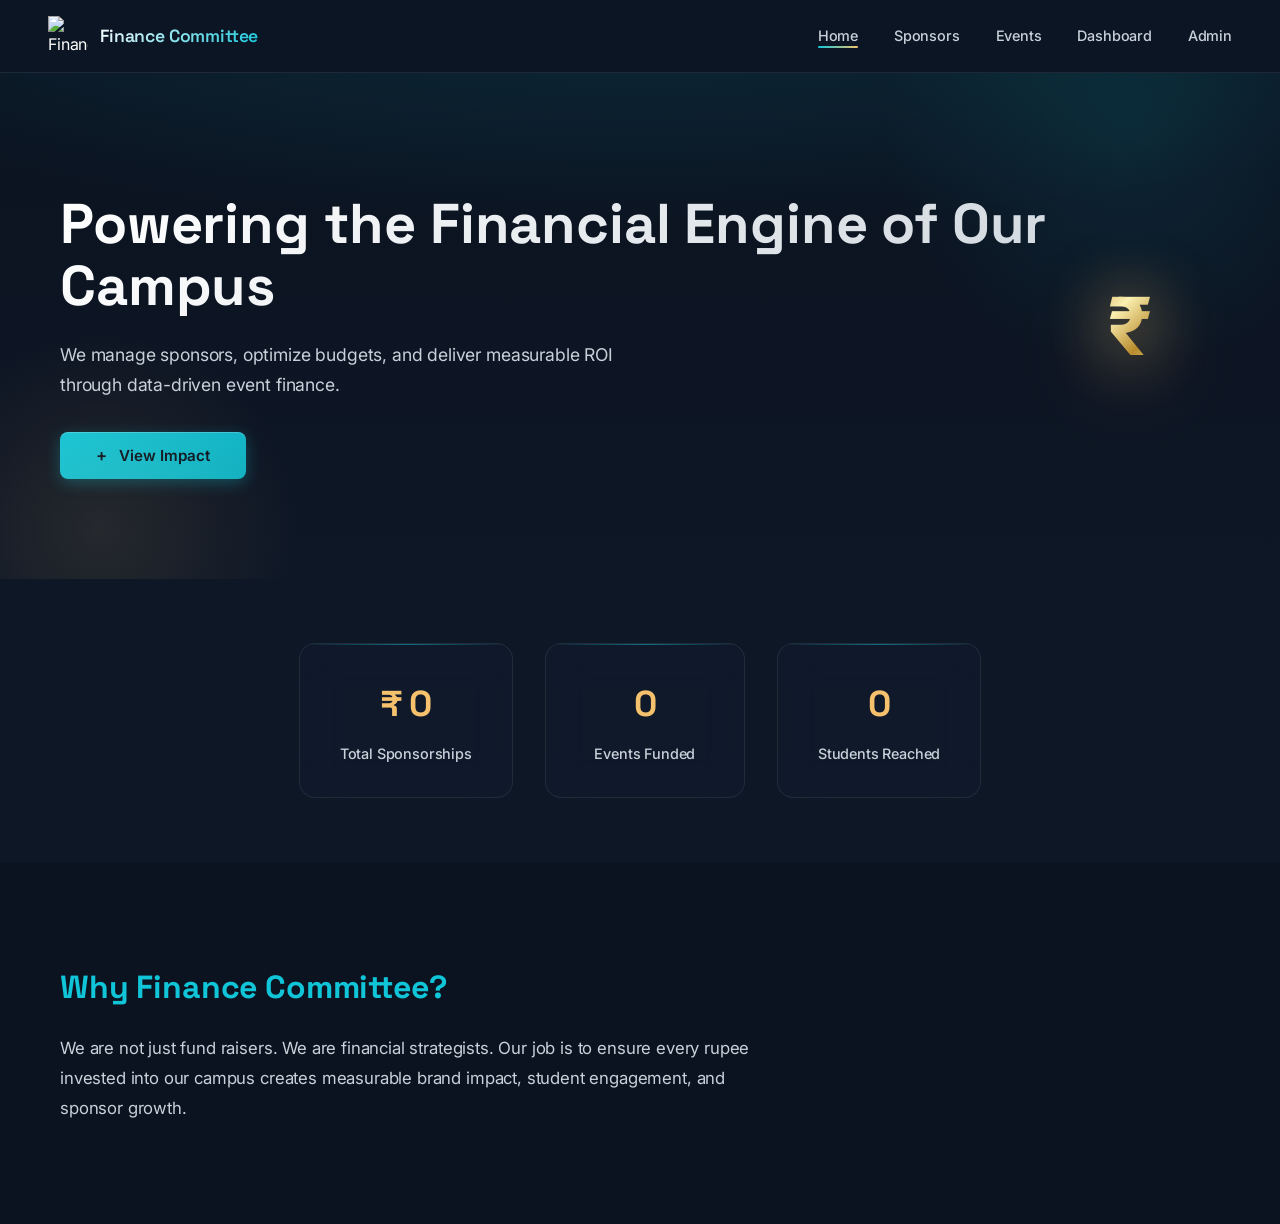
==== frontend/index.html @ 4c4a42ff "frontend changes" ====
<!DOCTYPE html>
<html lang="en">
<head>
    <meta charset="UTF-8">
    <title>Finance Committee</title>
    <link rel="preconnect" href="https://fonts.googleapis.com">
    <link rel="preconnect" href="https://fonts.gstatic.com" crossorigin>
    <link href="https://fonts.googleapis.com/css2?family=Inter:wght@300;400;500;600;700&family=Space+Grotesk:wght@500;600;700&display=swap" rel="stylesheet">
    <link rel="stylesheet" href="css/style.css">
</head>
<body>

<!-- Enhanced Interactive Particles Background -->
<div class="particles-bg" id="particlesContainer"></div>

<!-- Navbar -->
<nav class="navbar">
    <div class="logo">
        <img src="assets/logo.svg" alt="Finance Committee Logo">
        <span>Finance Committee</span>
    </div>
<div class="nav-links">
        <a href="index.html" class="nav-link active">Home</a>
        <a href="sponsors.html" class="nav-link">Sponsors</a>
        <a href="events.html" class="nav-link">Events</a>
        <a href="dashboard.html" class="nav-link">Dashboard</a>
        <a href="admin.html" class="nav-link">Admin</a>
    </div>
</nav>

<!-- Hero Section -->
<section class="hero page-enter">
    <div class="hero-3d-coin">₹</div>
    <h1>Powering the Financial Engine of Our Campus</h1>
    <p>
        We manage sponsors, optimize budgets, and deliver measurable ROI
        through data-driven event finance.
    </p>
    <button class="btn-primary btn-icon btn-add" onclick="window.location.href='dashboard.html'">View Impact</button>
</section>

<!-- Stats Section -->
<section class="stats page-enter">
    <div class="stat-card">
        <h2 id="total-sponsorships">₹ 0</h2>
        <p>Total Sponsorships</p>
    </div>
    <div class="stat-card">
        <h2 id="events-funded">0</h2>
        <p>Events Funded</p>
    </div>
    <div class="stat-card">
        <h2 id="students-reached">0</h2>
        <p>Students Reached</p>
    </div>
</section>

<!-- About -->
<section class="about page-enter">
    <h2>Why Finance Committee?</h2>
    <p>
        We are not just fund raisers. We are financial strategists.
        Our job is to ensure every rupee invested into our campus
        creates measurable brand impact, student engagement,
        and sponsor growth.
    </p>
</section>

<script type="module">
    import { apiMethods, apiUtils } from './js/api.js';

    // Function to format number with + sign for large numbers
    function formatLargeNumber(num, isCurrency = false) {
        if (num >= 100000) {
            return isCurrency ? `₹ ${(num / 100000).toFixed(1)}L+` : `${Math.floor(num / 1000)}K+`;
        }
        if (num >= 1000) {
            return isCurrency ? `₹ ${(num / 1000).toFixed(1)}K` : `${Math.floor(num / 1000)}K`;
        }
        return isCurrency ? `₹ ${num.toLocaleString()}` : num.toLocaleString();
    }

    // Function to animate number counting
    function animateNumber(element, target, isCurrency = false, duration = 2000) {
        const start = 0;
        const increment = target / (duration / 16);
        let current = start;

        const timer = setInterval(() => {
            current += increment;
            if (current >= target) {
                current = target;
                clearInterval(timer);
            }
            element.textContent = formatLargeNumber(Math.floor(current), isCurrency);
        }, 16);
    }

    // Load dashboard stats
    async function loadDashboardStats() {
        try {
            const analyticsData = await apiMethods.analytics.getDashboard();
            
            if (analyticsData && analyticsData.financial) {
                // Animate total sponsorships
                const totalSponsorshipsElement = document.getElementById('total-sponsorships');
                if (totalSponsorshipsElement && analyticsData.financial.total_sponsor_investment) {
                    animateNumber(totalSponsorshipsElement, analyticsData.financial.total_sponsor_investment, true);
                }

                // Animate events funded
                const eventsFundedElement = document.getElementById('events-funded');
                if (eventsFundedElement && analyticsData.events?.total_events) {
                    animateNumber(eventsFundedElement, analyticsData.events.total_events);
                }

                // Animate students reached (estimated based on engagement)
                const studentsReachedElement = document.getElementById('students-reached');
                if (studentsReachedElement) {
                    // Estimate: each event reaches ~1000-1500 students
                    const estimatedReach = (analyticsData.events?.total_events || 0) * 1250;
                    animateNumber(studentsReachedElement, estimatedReach);
                }
            }
        } catch (error) {
            console.error('Failed to load dashboard stats:', error);
            // Fallback to default values with animation
            animateNumber(document.getElementById('total-sponsorships'), 1200000, true); // 12L
            animateNumber(document.getElementById('events-funded'), 40);
            animateNumber(document.getElementById('students-reached'), 50000);
        }
    }

    // Initialize when DOM is ready
    document.addEventListener('DOMContentLoaded', () => {
        // Small delay for visual effect
        setTimeout(loadDashboardStats, 500);
    });
    </script>
    
    <!-- Enhanced Particle System -->
    <script type="module" src="js/particles.js"></script>
    
    <!-- Page Transitions -->
    <script type="module" src="js/transitions.js"></script>
</body>
</html>
---- frontend/css/style.css ----
/* ===== PREMIUM FINANCE COMMITTEE STYLES ===== */
@import url('https://fonts.googleapis.com/css2?family=Inter:wght@300;400;500;600;700&family=Space+Grotesk:wght@500;600;700&display=swap');
:root {
    /* Colors */
    --teal: #11C5D9;
    --teal-glow: rgba(17, 197, 217, 0.15);
    --navy: #0B1320;
    --gold: #F5C16C;
    --gold-glow: rgba(245, 193, 108, 0.1);
    --text-primary: #FFFFFF;
    --text-secondary: #C8D1D9;
    --muted: #8A95A3;
    --border: rgba(255, 255, 255, 0.08);
    --card: rgba(17, 28, 46, 0.6);
    --section: #0E1726;
    --hover: #16263F;
    --input: #1B2F4A;
    --success: #21E6A2;
    --warning: #F2B94B;
    --error: #E94B4B;
    
    /* Enhanced Visual Variables */
    /* Primary Gradients */
    --gradient-cosmic: linear-gradient(135deg, #667eea 0%, #764ba2 50%, #f093fb 100%);
    --gradient-aurora: linear-gradient(135deg, #0ff 0%, #00d4ff 25%, #7c3aed 75%, #f472b6 100%);
    --gradient-gold-royal: linear-gradient(135deg, #BF953F, #FCF6BA, #B38728, #FBF5B7);
    
    /* Neon Accents */
    --neon-cyan: #00f7ff;
    --neon-magenta: #ff00ff;
    --neon-purple: #9945FF;
    
    /* 3D Depth Colors */
    --depth-1: rgba(255,255,255,0.1);
    --depth-2: rgba(255,255,255,0.05);
    --depth-shadow: rgba(0,0,0,0.4);
    
    /* Typography */
    --font-primary: 'Inter', -apple-system, BlinkMacSystemFont, sans-serif;
    --font-display: 'Space Grotesk', 'Inter', sans-serif;
    /* Transitions */
    --ease-out: cubic-bezier(0.4, 0, 0.2, 1);
    --transition-fast: 0.15s var(--ease-out);
    --transition-base: 0.3s var(--ease-out);
    --transition-slow: 0.5s var(--ease-out);
}

* {
    margin: 0;
    padding: 0;
    box-sizing: border-box;
}

html {
    scroll-behavior: smooth;
}

body {
    font-family: var(--font-primary);
    font-weight: 400;
    background: var(--navy);
    color: var(--text-primary);
    line-height: 1.6;
    letter-spacing: -0.01em;
    -webkit-font-smoothing: antialiased;
    -moz-osx-font-smoothing: grayscale;
}

/* ===== NAVBAR ===== */
.navbar {
    background: rgba(14, 23, 38, 0.85);
    backdrop-filter: blur(20px);
    -webkit-backdrop-filter: blur(20px);
    padding: 16px 48px;
    display: flex;
    justify-content: space-between;
    align-items: center;
    border-bottom: 1px solid var(--border);
    position: sticky;
    top: 0;
    z-index: 100;
}

.logo {
    display: flex;
    align-items: center;
    gap: 12px;
}

.logo img {
    width: 40px;
    height: 40px;
    object-fit: contain;
}

.logo span {
    font-family: var(--font-display);
    font-weight: 600;
    font-size: 1.1rem;
    background: linear-gradient(135deg, #fff, var(--teal));
    -webkit-background-clip: text;
    -webkit-text-fill-color: transparent;
    background-clip: text;
}

.nav-links a {
    color: var(--text-secondary);
    text-decoration: none;
    margin-left: 32px;
    font-weight: 500;
    font-size: 0.9rem;
    position: relative;
    transition: color var(--transition-base);
}

.nav-links a::after {
    content: '';
    position: absolute;
    bottom: -4px;
    left: 0;
    width: 0;
    height: 2px;
    background: linear-gradient(90deg, var(--teal), var(--gold));
    border-radius: 1px;
    transition: width var(--transition-base);
}

.nav-links a:hover {
    color: #fff;
}

.nav-links a:hover::after,
.nav-links a.active::after {
    width: 100%;
}

/* ===== HERO ===== */
.hero {
    padding: 120px 60px 100px;
    background: 
        radial-gradient(ellipse 80% 50% at 50% -20%, var(--teal-glow), transparent),
        linear-gradient(180deg, var(--navy), var(--section));
    position: relative;
    overflow: hidden;
}

.hero::before {
    content: '';
    position: absolute;
    top: -200px;
    right: -100px;
    width: 500px;
    height: 500px;
    background: radial-gradient(circle, rgba(17, 197, 217, 0.1), transparent 70%);
    animation: pulse 8s ease-in-out infinite;
    pointer-events: none;
}

.hero::after {
    content: '';
    position: absolute;
    bottom: -150px;
    left: -100px;
    width: 400px;
    height: 400px;
    background: radial-gradient(circle, var(--gold-glow), transparent 70%);
    animation: pulse 10s ease-in-out infinite reverse;
    pointer-events: none;
}

@keyframes pulse {
    0%, 100% { opacity: 0.5; transform: scale(1); }
    50% { opacity: 1; transform: scale(1.1); }
}

.hero h1 {
    font-family: var(--font-display);
    font-size: clamp(2.5rem, 5vw, 3.5rem);
    font-weight: 700;
    line-height: 1.1;
    margin-bottom: 24px;
    background: linear-gradient(135deg, #fff 0%, var(--text-secondary) 100%);
    -webkit-background-clip: text;
    -webkit-text-fill-color: transparent;
    background-clip: text;
    position: relative;
    z-index: 1;
}

.hero p {
    color: var(--text-secondary);
    max-width: 560px;
    line-height: 1.7;
    font-size: 1.1rem;
    position: relative;
    z-index: 1;
}

/* ===== BUTTONS ===== */
.btn-primary {
    margin-top: 32px;
    padding: 14px 36px;
    background: linear-gradient(135deg, var(--teal), #0FB1C3);
    border: none;
    border-radius: 8px;
    color: var(--navy);
    font-family: var(--font-primary);
    font-weight: 600;
    font-size: 0.95rem;
    cursor: pointer;
    position: relative;
    overflow: hidden;
    transition: all var(--transition-base);
    box-shadow: 
        0 4px 15px rgba(17, 197, 217, 0.3),
        inset 0 1px 0 rgba(255, 255, 255, 0.2);
}

.btn-primary::after {
    content: '';
    position: absolute;
    top: -50%;
    left: -100%;
    width: 60%;
    height: 200%;
    background: linear-gradient(90deg, transparent, rgba(255, 255, 255, 0.6), rgba(255, 255, 255, 0.8), rgba(255, 255, 255, 0.6), transparent);
    transform: skewX(-20deg);
    transition: left 0.7s cubic-bezier(0.4, 0, 0.2, 1);
}

.btn-primary:hover {
    transform: translateY(-2px);
    box-shadow: 
        0 8px 25px rgba(17, 197, 217, 0.4),
        inset 0 1px 0 rgba(255, 255, 255, 0.3);
}

.btn-primary:hover::after {
    left: 150%;
}

.btn-primary:active {
    transform: translateY(0);
}

/* ===== STATS ===== */
.stats {
    display: flex;
    justify-content: center;
    gap: 32px;
    padding: 64px;
    background: var(--section);
}

.stat-card {
    background: var(--card);
    backdrop-filter: blur(20px);
    -webkit-backdrop-filter: blur(20px);
    border: 1px solid var(--border);
    border-radius: 16px;
    padding: 32px 40px;
    text-align: center;
    min-width: 200px;
    position: relative;
    overflow: hidden;
    transition: all 0.4s var(--ease-out);
    animation: fadeInUp 0.6s ease forwards;
    opacity: 0;
    transform-style: preserve-3d;
    perspective: 1000px;
}

.stat-card:nth-child(1) { animation-delay: 0.1s; }
.stat-card:nth-child(2) { animation-delay: 0.2s; }
.stat-card:nth-child(3) { animation-delay: 0.3s; }

.stat-card::before {
    content: '';
    position: absolute;
    top: 0;
    left: 0;
    right: 0;
    height: 1px;
    background: linear-gradient(90deg, transparent, rgba(17, 197, 217, 0.5), transparent);
}

.stat-card:hover {
    transform: translateY(-4px) rotateX(5deg) rotateY(5deg);
    border-color: rgba(17, 197, 217, 0.2);
    box-shadow: 
        0 20px 40px rgba(0, 0, 0, 0.3),
        0 0 60px rgba(17, 197, 217, 0.1);
}

.stat-card h2 {
    color: var(--gold);
    font-family: var(--font-display);
    font-size: 2.25rem;
    font-weight: 700;
    letter-spacing: -0.02em;
}

.stat-card p {
    color: var(--text-secondary);
    margin-top: 8px;
    font-size: 0.9rem;
    font-weight: 500;
}

@keyframes fadeInUp {
    from {
        opacity: 0;
        transform: translateY(20px);
    }
    to {
        opacity: 1;
        transform: translateY(0);
    }
}

/* ===== ABOUT ===== */
.about {
    padding: 100px 60px;
    position: relative;
}

.about h2 {
    font-family: var(--font-display);
    color: var(--teal);
    font-size: 2rem;
    margin-bottom: 20px;
}

.about p {
    max-width: 700px;
    color: var(--text-secondary);
    line-height: 1.8;
    font-size: 1.05rem;
}

/* ===== CHART CONTAINER ===== */
.chart-section {
    padding: 64px;
    background: var(--navy);
}

.chart-container {
    background: var(--card);
    border: 1px solid var(--border);
    border-radius: 16px;
    padding: 32px;
    max-width: 800px;
    margin: 0 auto;
    height: 400px;
}

/* ===== AUTH PAGES ===== */
.auth-page {
    background: linear-gradient(135deg, var(--navy), var(--section));
    min-height: 100vh;
    display: flex;
    align-items: center;
    justify-content: center;
    padding: 20px;
}

.auth-container {
    width: 100%;
    max-width: 420px;
}

.auth-card {
    background: var(--card);
    backdrop-filter: blur(20px);
    -webkit-backdrop-filter: blur(20px);
    border: 1px solid var(--border);
    border-radius: 16px;
    padding: 40px;
    box-shadow: 
        0 20px 40px rgba(0, 0, 0, 0.3),
        0 0 60px rgba(17, 197, 217, 0.1);
}

.auth-logo {
    text-align: center;
    margin-bottom: 32px;
}

.auth-logo img {
    width: 60px;
    height: 60px;
    margin-bottom: 16px;
    object-fit: contain;
}

.auth-logo h1 {
    font-family: var(--font-display);
    font-size: 1.5rem;
    font-weight: 700;
    background: linear-gradient(135deg, #fff, var(--teal));
    -webkit-background-clip: text;
    -webkit-text-fill-color: transparent;
    background-clip: text;
    margin: 0;
}

.auth-form h2 {
    font-family: var(--font-display);
    font-size: 1.5rem;
    font-weight: 600;
    color: var(--text-primary);
    margin-bottom: 8px;
}

.auth-subtitle {
    color: var(--text-secondary);
    margin-bottom: 32px;
    font-size: 0.95rem;
}

.form-group {
    margin-bottom: 24px;
}

.form-group label {
    display: block;
    color: var(--text-secondary);
    font-weight: 500;
    margin-bottom: 8px;
    font-size: 0.9rem;
}

.form-group input,
.form-group select {
    width: 100%;
    padding: 12px 16px;
    background: var(--input);
    border: 1px solid var(--border);
    border-radius: 8px;
    color: var(--text-primary);
    font-family: var(--font-primary);
    font-size: 0.95rem;
    transition: all var(--transition-base);
}

.form-group input:focus,
.form-group select:focus {
    outline: none;
    border-color: var(--teal);
    box-shadow: 0 0 0 3px rgba(17, 197, 217, 0.1);
}

.form-checkbox {
    display: flex;
    align-items: center;
    margin-bottom: 24px;
}

.form-checkbox input[type="checkbox"] {
    width: auto;
    margin-right: 12px;
}

.form-checkbox label {
    color: var(--text-secondary);
    font-size: 0.9rem;
    cursor: pointer;
}

.password-requirements {
    margin-top: 8px;
    font-size: 0.85rem;
    color: var(--text-secondary);
}

.password-requirements ul {
    margin: 8px 0 0 20px;
    padding: 0;
}

.password-requirements li {
    margin-bottom: 4px;
    list-style: none;
    position: relative;
    padding-left: 20px;
}

.password-requirements li::before {
    content: '○';
    position: absolute;
    left: 0;
    color: var(--text-secondary);
}

.password-requirements li.valid::before {
    content: '✓';
    color: var(--success);
}

.password-requirements li.valid {
    color: var(--success);
}

.auth-links {
    text-align: center;
    margin-top: 24px;
}

.auth-links a {
    color: var(--teal);
    text-decoration: none;
    font-size: 0.9rem;
    transition: color var(--transition-base);
}

.auth-links a:hover {
    color: #fff;
}

.auth-footer {
    text-align: center;
    margin-top: 32px;
    padding-top: 24px;
    border-top: 1px solid var(--border);
}

.auth-footer p {
    color: var(--text-secondary);
    font-size: 0.9rem;
    margin: 0;
}

.auth-footer a {
    color: var(--teal);
    text-decoration: none;
    transition: color var(--transition-base);
}

.auth-footer a:hover {
    color: #fff;
}

.btn-full {
    width: 100%;
    justify-content: center;
}

.error-message,
.success-message {
    padding: 12px 16px;
    border-radius: 6px;
    margin-bottom: 24px;
    font-size: 0.9rem;
    display: none;
}

.error-message {
    background: rgba(233, 75, 75, 0.1);
    border: 1px solid rgba(233, 75, 75, 0.3);
    color: var(--error);
}

.success-message {
    background: rgba(33, 230, 162, 0.1);
    border: 1px solid rgba(33, 230, 162, 0.3);
    color: var(--success);
}

.error-message.show,
.success-message.show {
    display: block;
}

.loading-overlay {
    position: fixed;
    top: 0;
    left: 0;
    width: 100%;
    height: 100%;
    background: rgba(11, 19, 32, 0.8);
    display: flex;
    align-items: center;
    justify-content: center;
    z-index: 9999;
}

.loading-spinner {
    width: 40px;
    height: 40px;
    border: 3px solid var(--border);
    border-top: 3px solid var(--teal);
    border-radius: 50%;
    animation: spin 1s linear infinite;
}

@keyframes spin {
    0% { transform: rotate(0deg); }
    100% { transform: rotate(360deg); }
}

.no-data {
    text-align: center;
    padding: 60px 20px;
    color: var(--text-secondary);
}

.no-data p {
    margin-bottom: 24px;
    font-size: 1.1rem;
}

.sponsor-card {
    background: var(--card);
    border: 1px solid var(--border);
    border-radius: 12px;
    padding: 24px;
    margin-bottom: 20px;
    transition: all var(--transition-base);
    transform-style: preserve-3d;
    perspective: 1000px;
}

.sponsor-card:hover {
    border-color: rgba(17, 197, 217, 0.3);
    transform: translateY(-2px) rotateX(3deg) rotateY(3deg);
    box-shadow: 0 10px 25px rgba(0, 0, 0, 0.2);
}

.sponsor-header {
    display: flex;
    justify-content: space-between;
    align-items: center;
    margin-bottom: 16px;
}

.sponsor-header h3 {
    font-family: var(--font-display);
    font-size: 1.2rem;
    font-weight: 600;
    color: var(--text-primary);
    margin: 0;
}

.industry-badge {
    background: rgba(245, 193, 108, 0.2);
    color: var(--gold);
    padding: 4px 12px;
    border-radius: 20px;
    font-size: 0.8rem;
    font-weight: 500;
}

.sponsor-details {
    margin-bottom: 20px;
}

.detail-item {
    display: flex;
    margin-bottom: 8px;
}

.detail-item .label {
    color: var(--text-secondary);
    font-weight: 500;
    width: 80px;
    font-size: 0.9rem;
}

.detail-item .value {
    color: var(--text-primary);
    flex: 1;
    font-size: 0.9rem;
}

.detail-item .value.investment {
    font-weight: 600;
    color: var(--gold);
}

.sponsor-actions {
    display: flex;
    gap: 12px;
}

.btn-secondary {
    background: var(--input);
    color: var(--text-primary);
    padding: 8px 16px;
    border: 1px solid var(--border);
    border-radius: 6px;
    cursor: pointer;
    transition: all var(--transition-base);
    font-family: var(--font-primary);
    font-size: 0.9rem;
}

.btn-secondary:hover {
    background: var(--hover);
    border-color: rgba(255, 255, 255, 0.2);
}

.btn-danger {
    background: var(--error);
    color: #fff;
    padding: 8px 16px;
    border: none;
    border-radius: 6px;
    cursor: pointer;
    transition: all var(--transition-base);
    font-family: var(--font-primary);
    font-size: 0.9rem;
}

.btn-danger:hover {
    background: #d63447;
    transform: translateY(-1px);
}

/* ===== SPONSORS PAGE ===== */
.sponsors-header {
    padding: 32px 60px;
    background: var(--section);
    border-bottom: 1px solid var(--border);
}

.sponsors-controls {
    display: flex;
    gap: 16px;
    align-items: center;
    max-width: 1200px;
    margin: 0 auto;
    flex-wrap: wrap;
}

.search-input {
    padding: 10px 16px;
    background: var(--input);
    border: 1px solid var(--border);
    border-radius: 8px;
    color: var(--text-primary);
    font-family: var(--font-primary);
    font-size: 0.9rem;
    width: 250px;
    transition: all var(--transition-base);
}

.search-input:focus {
    outline: none;
    border-color: var(--teal);
    box-shadow: 0 0 0 3px rgba(17, 197, 217, 0.1);
}

.filter-select {
    padding: 10px 16px;
    background: var(--input);
    border: 1px solid var(--border);
    border-radius: 8px;
    color: var(--text-primary);
    font-family: var(--font-primary);
    font-size: 0.9rem;
    min-width: 150px;
    transition: all var(--transition-base);
}

.filter-select:focus {
    outline: none;
    border-color: var(--teal);
    box-shadow: 0 0 0 3px rgba(17, 197, 217, 0.1);
}

/* ===== RESPONSIVE ===== */
@media (max-width: 992px) {
    .hero {
        padding: 80px 40px;
    }
    
    .stats {
        flex-wrap: wrap;
        padding: 48px 32px;
    }
    
    .stat-card {
        min-width: calc(50% - 16px);
    }
}

@media (max-width: 768px) {
    .navbar {
        padding: 12px 20px;
        flex-direction: column;
        gap: 16px;
    }
    
    .nav-links {
        width: 100%;
        display: flex;
        justify-content: center;
    }
    
    .nav-links a {
        margin: 0 12px;
        font-size: 0.85rem;
    }
    
    .hero {
        padding: 60px 24px;
        text-align: center;
    }
    
    .hero h1 {
        font-size: 2rem;
    }
    
    .hero p {
        margin: 0 auto;
    }
    
    .stats {
        flex-direction: column;
        padding: 32px 24px;
        gap: 16px;
    }
    
    .stat-card {
        min-width: 100%;
    }
    
    .about {
        padding: 48px 24px;
    }
    
    .chart-section {
        padding: 32px 16px;
    }
}

/* ===== ADMIN STYLES ===== */
.admin-container {
    max-width: 1200px;
    margin: 0 auto;
    padding: 40px 20px;
}

.admin-header {
    margin-bottom: 40px;
}

.admin-header h1 {
    font-family: var(--font-display);
    font-size: 2.5rem;
    font-weight: 700;
    color: var(--text-primary);
    margin-bottom: 12px;
}

.admin-header p {
    color: var(--text-secondary);
    font-size: 1.1rem;
    max-width: 600px;
}

.admin-sections {
    display: grid;
    gap: 40px;
}

.admin-section {
    background: var(--card);
    border: 1px solid var(--border);
    border-radius: 16px;
    padding: 32px;
}

.section-header {
    display: flex;
    justify-content: space-between;
    align-items: center;
    margin-bottom: 24px;
}

.section-header h2 {
    font-family: var(--font-display);
    font-size: 1.5rem;
    font-weight: 600;
    color: var(--text-primary);
    margin: 0;
}

.users-grid {
    display: grid;
    grid-template-columns: repeat(auto-fill, minmax(300px, 1fr));
    gap: 20px;
}

.user-card {
    background: var(--input);
    border: 1px solid var(--border);
    border-radius: 12px;
    padding: 20px;
    display: flex;
    align-items: center;
    gap: 16px;
    transition: all var(--transition-base);
}

.user-card:hover {
    border-color: rgba(17, 197, 217, 0.3);
    transform: translateY(-2px);
}

.user-avatar {
    width: 50px;
    height: 50px;
    background: linear-gradient(135deg, var(--teal), var(--gold));
    border-radius: 50%;
    display: flex;
    align-items: center;
    justify-content: center;
    font-weight: 600;
    font-size: 1.2rem;
    color: var(--navy);
}

.user-info {
    flex: 1;
}

.user-info h4 {
    font-family: var(--font-display);
    font-size: 1.1rem;
    font-weight: 600;
    color: var(--text-primary);
    margin: 0 0 4px 0;
}

.user-info p {
    color: var(--text-secondary);
    font-size: 0.9rem;
    margin: 0 0 8px 0;
}

.role-badge {
    display: inline-block;
    padding: 4px 12px;
    border-radius: 20px;
    font-size: 0.8rem;
    font-weight: 500;
}

.role-admin {
    background: rgba(233, 75, 75, 0.2);
    color: var(--error);
}

.role-finance {
    background: rgba(17, 197, 217, 0.2);
    color: var(--teal);
}

.user-actions {
    display: flex;
    flex-direction: column;
    gap: 8px;
}

.btn-sm {
    padding: 6px 12px;
    font-size: 0.8rem;
}

.admin-stats {
    display: grid;
    grid-template-columns: repeat(auto-fit, minmax(200px, 1fr));
    gap: 24px;
}

.admin-stat-card {
    background: var(--input);
    border: 1px solid var(--border);
    border-radius: 12px;
    padding: 24px;
    text-align: center;
    transition: all var(--transition-base);
}

.admin-stat-card:hover {
    border-color: rgba(17, 197, 217, 0.3);
    transform: translateY(-2px);
}

.admin-stat-card h3 {
    color: var(--text-secondary);
    font-size: 0.9rem;
    font-weight: 500;
    margin-bottom: 8px;
}

.stat-value {
    font-family: var(--font-display);
    font-size: 2rem;
    font-weight: 700;
    color: var(--teal);
}

.settings-form {
    display: grid;
    gap: 24px;
    max-width: 500px;
}

.setting-select,
.setting-input {
    width: 100%;
    padding: 12px 16px;
    background: var(--input);
    border: 1px solid var(--border);
    border-radius: 8px;
    color: var(--text-primary);
    font-family: var(--font-primary);
    font-size: 0.95rem;
    transition: all var(--transition-base);
}

.setting-select:focus,
.setting-input:focus {
    outline: none;
    border-color: var(--teal);
    box-shadow: 0 0 0 3px rgba(17, 197, 217, 0.1);
}

.activity-log {
    max-height: 400px;
    overflow-y: auto;
    border: 1px solid var(--border);
    border-radius: 8px;
    padding: 16px;
    background: var(--input);
}

.activity-item {
    display: flex;
    justify-content: space-between;
    align-items: center;
    padding: 12px 0;
    border-bottom: 1px solid var(--border);
}

.activity-item:last-child {
    border-bottom: none;
    padding-bottom: 0;
}

.activity-action {
    color: var(--text-primary);
    font-weight: 500;
    flex: 1;
}

.activity-user {
    color: var(--teal);
    font-weight: 500;
    margin: 0 16px;
}

.activity-time {
    color: var(--muted);
    font-size: 0.85rem;
}

.loading-placeholder {
    text-align: center;
    color: var(--text-secondary);
    padding: 40px;
    font-style: italic;
}

/* ===== MODAL STYLES ===== */
.modal {
    position: fixed;
    z-index: 1000;
    left: 0;
    top: 0;
    width: 100%;
    height: 100%;
    background-color: rgba(0, 0, 0, 0.7);
    backdrop-filter: blur(5px);
    -webkit-backdrop-filter: blur(5px);
    opacity: 0;
    visibility: hidden;
    transition: all 0.3s var(--ease-out);
}

.modal.show {
    opacity: 1;
    visibility: visible;
}

.modal-content {
    background: var(--card);
    border: 1px solid var(--border);
    border-radius: 16px;
    margin: 5% auto;
    padding: 0;
    width: 90%;
    max-width: 500px;
    box-shadow: 
        0 20px 40px rgba(0, 0, 0, 0.4),
        0 0 60px rgba(17, 197, 217, 0.1);
    opacity: 0;
    visibility: hidden;
    transform: translateY(-50px) scale(0.95);
    transition: all 0.3s var(--ease-out);
}

.modal.show .modal-content {
    opacity: 1;
    visibility: visible;
    transform: translateY(0) scale(1);
}

.modal-header {
    display: flex;
    justify-content: space-between;
    align-items: center;
    padding: 24px 24px 16px;
    border-bottom: 1px solid var(--border);
}

.modal-header h3 {
    font-family: var(--font-display);
    font-size: 1.25rem;
    font-weight: 600;
    color: var(--text-primary);
    margin: 0;
}

.close {
    color: var(--text-secondary);
    font-size: 28px;
    font-weight: bold;
    cursor: pointer;
    transition: color var(--transition-base);
    line-height: 1;
}

.close:hover {
    color: var(--text-primary);
}

.modal-form {
    padding: 20px 24px 24px;
}

/* ===== CARDS GRID LAYOUT ===== */
.cards-grid {
    display: grid;
    grid-template-columns: repeat(auto-fill, minmax(340px, 1fr));
    gap: 24px;
    padding: 40px 60px;
    background: var(--section);
    min-height: 300px;
}

@media (max-width: 768px) {
    .cards-grid {
        grid-template-columns: 1fr;
        padding: 24px;
        gap: 16px;
    }
}

.modal-actions {
    display: flex;
    gap: 12px;
    justify-content: flex-end;
    margin-top: 24px;
    padding-top: 16px;
    border-top: 1px solid var(--border);
}

.profit-positive {
    color: var(--success);
    font-weight: 600;
}

.profit-negative {
    color: var(--error);
    font-weight: 600;
}

/* ===== PREMIUM ENHANCEMENTS ===== */

/* Floating Particles Background */
.particles-bg {
    position: fixed;
    top: 0;
    left: 0;
    width: 100%;
    height: 100%;
    pointer-events: none;
    z-index: -1;
    overflow: hidden;
}

.particle {
    position: absolute;
    border-radius: 50%;
    pointer-events: none;
    opacity: 0;
    animation: float-particle 15s infinite ease-in-out;
}

.particle.teal {
    background: var(--teal);
    box-shadow: 0 0 10px var(--teal);
}

.particle.gold {
    background: var(--gold);
    box-shadow: 0 0 10px var(--gold);
}

.particle.neon-cyan {
    background: var(--neon-cyan);
    box-shadow: 0 0 15px var(--neon-cyan);
}

.particle.small {
    width: 2px;
    height: 2px;
    animation-duration: 12s;
}

.particle.medium {
    width: 4px;
    height: 4px;
    animation-duration: 15s;
}

.particle.large {
    width: 6px;
    height: 6px;
    animation-duration: 18s;
}

@keyframes float-particle {
    0% {
        transform: translateY(100vh) translateX(0) scale(0);
        opacity: 0;
    }
    10% {
        opacity: 0.3;
        transform: translateY(85vh) translateX(10px) scale(1);
    }
    30% {
        opacity: 0.6;
        transform: translateY(60vh) translateX(-10px) scale(1.2);
    }
    50% {
        opacity: 0.4;
        transform: translateY(40vh) translateX(15px) scale(1);
    }
    70% {
        opacity: 0.2;
        transform: translateY(20vh) translateX(-5px) scale(0.8);
    }
    90% {
        opacity: 0.1;
        transform: translateY(5vh) translateX(5px) scale(0.6);
    }
    100% {
        transform: translateY(-10vh) translateX(0) scale(0);
        opacity: 0;
    }
}

/* Interactive hover effect for particles */
.particle.hover-effect {
    background: var(--neon-cyan) !important;
    box-shadow: 0 0 20px var(--neon-cyan) !important;
    opacity: 0.8 !important;
}

/* Enhanced Card Effects */
.event-card, .sponsor-card {
    background: linear-gradient(
        135deg,
        rgba(17, 28, 46, 0.8) 0%,
        rgba(17, 28, 46, 0.4) 100%
    );
    backdrop-filter: blur(20px);
    -webkit-backdrop-filter: blur(20px);
    border: 1px solid rgba(255, 255, 255, 0.06);
    border-radius: 16px;
    padding: 28px;
    position: relative;
    overflow: hidden;
    transition: all 0.4s cubic-bezier(0.4, 0, 0.2, 1);
}

/* Gradient border on hover */
.event-card::before, .sponsor-card::before {
    content: '';
    position: absolute;
    inset: 0;
    border-radius: 16px;
    padding: 1px;
    background: linear-gradient(
        135deg,
        transparent 0%,
        rgba(17, 197, 217, 0.3) 50%,
        transparent 100%
    );
    -webkit-mask: 
        linear-gradient(#fff 0 0) content-box, 
        linear-gradient(#fff 0 0);
    -webkit-mask-composite: xor;
    mask-composite: exclude;
    opacity: 0;
    transition: opacity 0.3s ease;
}

.event-card:hover::before, .sponsor-card:hover::before {
    opacity: 1;
}

.event-card:hover, .sponsor-card:hover {
    transform: translateY(-6px) scale(1.01);
    border-color: rgba(17, 197, 217, 0.15);
    box-shadow: 
        0 25px 50px rgba(0, 0, 0, 0.4),
        0 0 80px rgba(17, 197, 217, 0.08);
}

/* Inner glow effect */
.event-card::after, .sponsor-card::after {
    content: '';
    position: absolute;
    top: -50%;
    left: -50%;
    width: 200%;
    height: 200%;
    background: radial-gradient(
        circle at center,
        rgba(17, 197, 217, 0.03) 0%,
        transparent 50%
    );
    opacity: 0;
    transition: opacity 0.4s ease;
    pointer-events: none;
}

.event-card:hover::after, .sponsor-card:hover::after {
    opacity: 1;
}

/* Skeleton Loading States */
.skeleton {
    background: linear-gradient(
        90deg,
        rgba(255, 255, 255, 0.03) 0%,
        rgba(255, 255, 255, 0.08) 50%,
        rgba(255, 255, 255, 0.03) 100%
    );
    background-size: 200% 100%;
    animation: skeleton-shimmer 1.5s infinite;
    border-radius: 8px;
}

.skeleton-card {
    height: 200px;
    border-radius: 16px;
}

.skeleton-text {
    height: 20px;
    margin-bottom: 8px;
}

.skeleton-text.sm { width: 60%; }
.skeleton-text.md { width: 80%; }
.skeleton-text.lg { width: 100%; }

@keyframes skeleton-shimmer {
    0% { background-position: 200% 0; }
    100% { background-position: -200% 0; }
}

/* Icon Buttons */
.btn-icon {
    display: inline-flex;
    align-items: center;
    gap: 8px;
}

.btn-icon::before {
    font-size: 1.1em;
    line-height: 1;
    margin-right: 4px;
}

.btn-add::before { content: '+'; }
.btn-refresh::before { content: '↻'; }
.btn-edit::before { content: '✎'; }
.btn-delete::before { content: '🗑'; }
.btn-export::before { content: '↓'; }

/* Page Entrance Animation */
.page-enter {
    animation: pageEnter 0.6s ease-out;
}

@keyframes pageEnter {
    from {
        opacity: 0;
        transform: translateY(20px);
    }
    to {
        opacity: 1;
        transform: translateY(0);
    }
}

/* Stagger children */
.page-enter > *:nth-child(1) { animation-delay: 0.1s; }
.page-enter > *:nth-child(2) { animation-delay: 0.2s; }
.page-enter > *:nth-child(3) { animation-delay: 0.3s; }
.page-enter > *:nth-child(4) { animation-delay: 0.4s; }

@media (max-width: 480px) {
    .toast {
        min-width: auto;
        width: 100%;
    }
}

/* ===== PAGE TRANSITION SYSTEM ===== */
body {
    opacity: 0;
    transform: translateY(20px);
    transition: all 0.5s var(--ease-out);
}

body.page-loading {
    opacity: 0;
    transform: translateY(20px);
}

body.page-loaded {
    opacity: 1;
    transform: translateY(0);
}

body.page-exit {
    opacity: 0;
    transform: translateY(-20px);
    transition: all 0.3s var(--ease-out);
}

/* ===== HOLOGRAPHIC CARD EFFECTS ===== */
.event-card::after, .sponsor-card::after {
    content: '';
    position: absolute;
    top: 0;
    left: -100%;
    width: 100%;
    height: 100%;
    background: linear-gradient(
        105deg,
        transparent 30%,
        rgba(255, 255, 255, 0.1) 40%,
        rgba(255, 255, 255, 0.4) 50%,
        rgba(255, 255, 255, 0.1) 60%,
        transparent 70%
    );
    transform: skewX(-20deg);
    transition: left 0.6s cubic-bezier(0.4, 0, 0.2, 1);
    pointer-events: none;
    z-index: 1;
}

.event-card:hover::after, .sponsor-card:hover::after {
    left: 100%;
}

/* Enhanced glow effects on hover */
.event-card:hover, .sponsor-card:hover {
    box-shadow: 
        0 20px 40px rgba(0, 0, 0, 0.3),
        0 0 60px rgba(17, 197, 217, 0.15),
        0 0 120px rgba(17, 197, 217, 0.05),
        inset 0 0 30px rgba(17, 197, 217, 0.05);
}

/* Card border shimmer */
.event-card::before, .sponsor-card::before {
    content: '';
    position: absolute;
    top: -1px;
    left: -1px;
    right: -1px;
    bottom: -1px;
    border-radius: 16px;
    background: linear-gradient(
        45deg,
        transparent 0%,
        rgba(17, 197, 217, 0.2) 25%,
        rgba(245, 193, 108, 0.2) 50%,
        rgba(17, 197, 217, 0.2) 75%,
        transparent 100%
    );
    opacity: 0;
    transition: opacity 0.3s var(--ease-out);
    z-index: -1;
}

.event-card:hover::before, .sponsor-card:hover::before {
    opacity: 1;
    animation: border-shimmer 3s linear infinite;
}

@keyframes border-shimmer {
    0% {
        background-position: 0% 50%;
    }
    100% {
        background-position: 200% 50%;
    }
}

/* Reduced motion support */
@media (prefers-reduced-motion: reduce) {
    body {
        transition: none;
    }
    
    body.page-exit {
        transition: none;
    }
    
    .event-card::after, .sponsor-card::after {
        transition: none;
    }
    
    .event-card::before, .sponsor-card::before {
        animation: none;
        transition: none;
    }
}

/* ===== 3D FLOATING RUPEE COIN ===== */
.hero-3d-coin {
    position: absolute;
    right: 10%;
    top: 50%;
    transform: translateY(-50%);
    font-size: 5rem;
    font-weight: bold;
    background: var(--gradient-gold-royal);
    -webkit-background-clip: text;
    background-clip: text;
    -webkit-text-fill-color: transparent;
    animation: float-coin 6s ease-in-out infinite, rotate-coin 8s linear infinite;
    filter: drop-shadow(0 20px 40px rgba(245, 193, 108, 0.4));
    z-index: 2;
    text-shadow: 0 0 60px rgba(245, 193, 108, 0.6);
}

@keyframes float-coin {
    0%, 100% {
        transform: translateY(-50%) translateX(0) rotateX(0deg) rotateY(0deg);
    }
    25% {
        transform: translateY(-55%) translateX(20px) rotateX(10deg) rotateY(45deg);
    }
    50% {
        transform: translateY(-45%) translateX(-10px) rotateX(-5deg) rotateY(90deg);
    }
    75% {
        transform: translateY(-52%) translateX(15px) rotateX(5deg) rotateY(135deg);
    }
}

@keyframes rotate-coin {
    from {
        transform: translateY(-50%) rotateY(0deg);
    }
    to {
        transform: translateY(-50%) rotateY(360deg);
    }
}

@media (max-width: 768px) {
    .hero-3d-coin {
        font-size: 3rem;
        right: 5%;
    }
}

@media (max-width: 480px) {
    .hero-3d-coin {
        font-size: 2rem;
        right: 10px;
        top: 30%;
    }
    
    .nav-links a {
        margin: 0 8px;
        font-size: 0.8rem;
    }
    
    .hero h1 {
        font-size: 1.75rem;
    }
    
    .stat-card h2 {
        font-size: 1.75rem;
    }
    
    .admin-container {
        padding: 20px 16px;
    }
    
    .admin-header h1 {
        font-size: 2rem;
    }
}
    
    .section-header {
        flex-direction: column;
        align-items: flex-start;
        gap: 12px;
    }
    
    .users-grid {
        grid-template-columns: 1fr;
    }
    
    .user-card {
        flex-direction: column;
        text-align: center;
    }
    
    .user-avatar {
        margin-bottom: 12px;
    }
    
    .admin-stats {
        grid-template-columns: repeat(2, 1fr);
    }
    
    .activity-item {
        flex-direction: column;
        align-items: flex-start;
        gap: 4px;
    }
    
    .activity-user {
        margin: 0;
    }
}

/* ===== TOAST NOTIFICATION SYSTEM ===== */
#toast-container {
    position: fixed;
    top: 20px;
    right: 20px;
    z-index: 10000;
    display: flex;
    flex-direction: column;
    gap: 12px;
    pointer-events: none;
}

.toast {
    background: var(--card);
    backdrop-filter: blur(20px);
    -webkit-backdrop-filter: blur(20px);
    border: 1px solid var(--border);
    border-radius: 12px;
    padding: 16px 20px;
    min-width: 300px;
    max-width: 400px;
    display: flex;
    align-items: center;
    gap: 12px;
    position: relative;
    pointer-events: auto;
    transform: translateX(100%);
    opacity: 0;
    transition: all 0.3s var(--ease-out);
    box-shadow: 0 10px 30px rgba(0, 0, 0, 0.3);
}

.toast-show {
    transform: translateX(0);
    opacity: 1;
}

.toast-icon {
    width: 24px;
    height: 24px;
    border-radius: 50%;
    display: flex;
    align-items: center;
    justify-content: center;
    font-weight: bold;
    flex-shrink: 0;
}

.toast-success .toast-icon {
    background: var(--success);
    color: var(--navy);
}

.toast-error .toast-icon {
    background: var(--error);
    color: white;
}

.toast-info .toast-icon {
    background: var(--teal);
    color: var(--navy);
}

.toast-warning .toast-icon {
    background: var(--warning);
    color: var(--navy);
}

.toast-message {
    flex: 1;
    font-size: 0.95rem;
    font-weight: 500;
    color: var(--text-primary);
}

.toast-progress {
    position: absolute;
    bottom: 0;
    left: 0;
    height: 3px;
    background: var(--teal);
    border-radius: 0 0 0 12px;
    animation: toast-progress 3s linear forwards;
}

.toast-error .toast-progress {
    background: var(--error);
}

.toast-warning .toast-progress {
    background: var(--warning);
}

@keyframes toast-progress {
    from { width: 100%; }
    to { width: 0%; }
}

@media (max-width: 480px) {
    #toast-container {
        top: 10px;
        right: 10px;
        left: 10px;
    }
    
    .toast {
        min-width: auto;
        width: 100%;
    }
    
    /* Disable 3D effects on mobile for performance */
    .stat-card, .sponsor-card {
        transform-style: flat;
        transform: none !important;
    }
    
    .stat-card:hover, .sponsor-card:hover {
        transform: translateY(-2px) !important;
    }
    
    .hero-3d-coin {
        animation: float-coin-mobile 4s ease-in-out infinite;
    }
    
    @keyframes float-coin-mobile {
        0%, 100% {
            transform: translateY(-50%) scale(1);
        }
        50% {
            transform: translateY(-55%) scale(1.1);
        }
    }
}
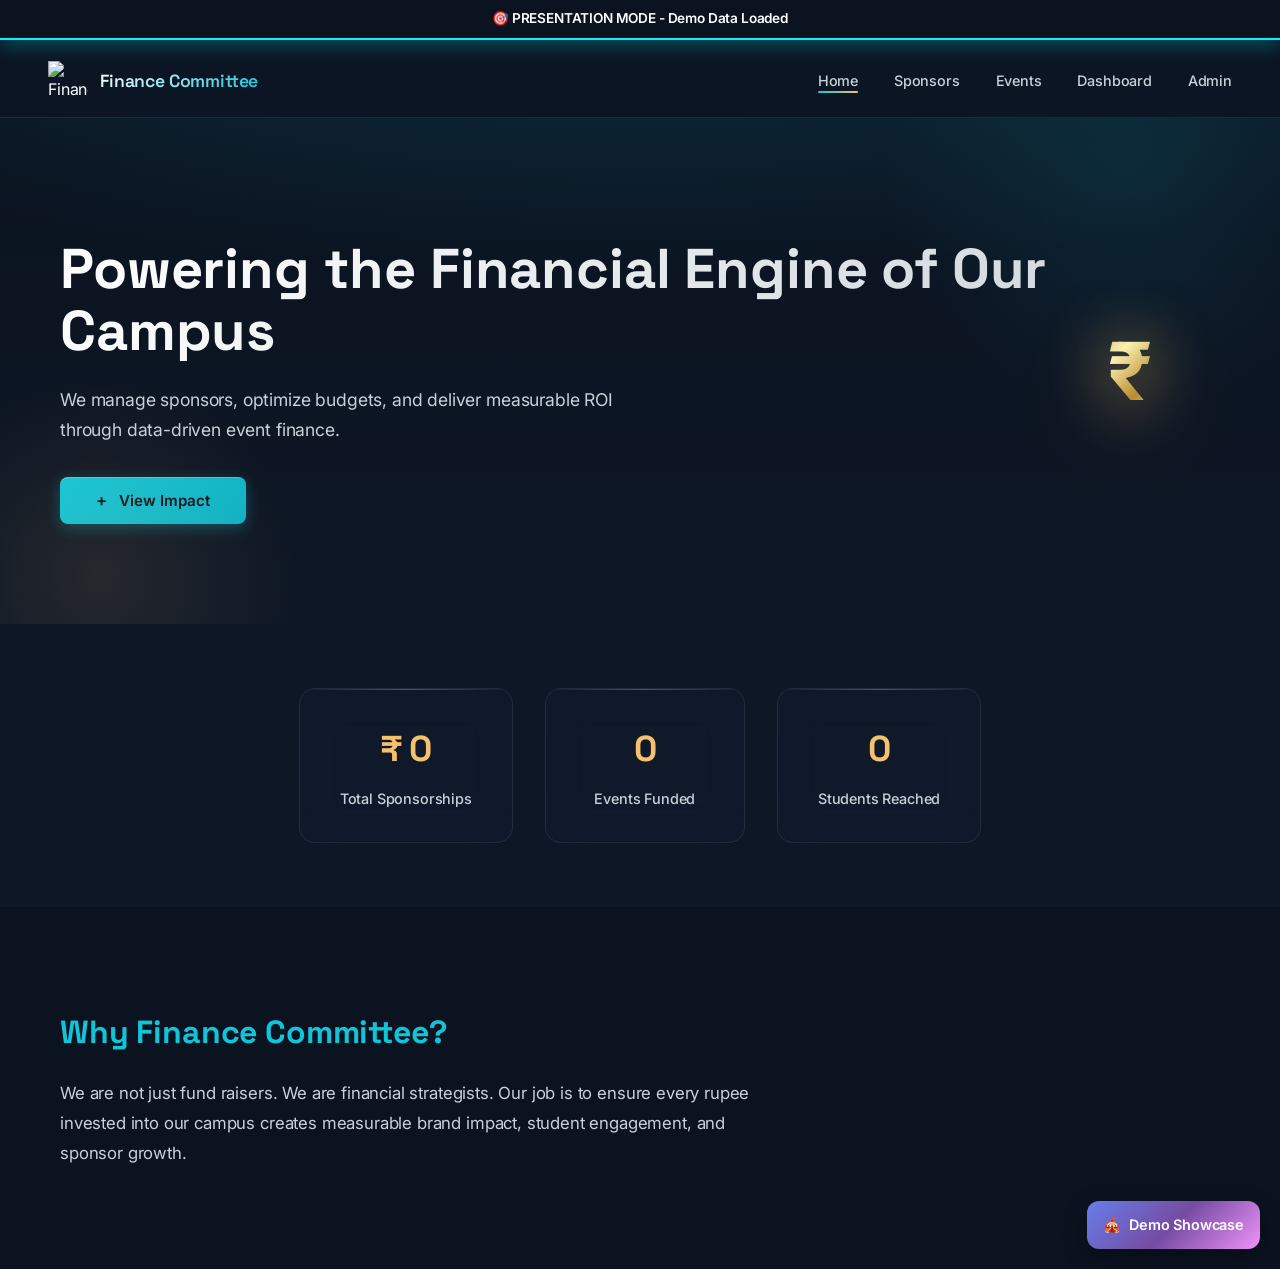
==== commit 6b4042be: "FInance website v2" ====
--- a/frontend/index.html
+++ b/frontend/index.html
@@ -9,6 +9,11 @@
     <link rel="stylesheet" href="css/style.css">
 </head>
 <body>
+
+<!-- Demo Mode Banner -->
+<div class="demo-mode-banner">
+    🎯 PRESENTATION MODE - Demo Data Loaded
+</div>
 
 <!-- Enhanced Interactive Particles Background -->
 <div class="particles-bg" id="particlesContainer"></div>
@@ -96,29 +101,42 @@
         }, 16);
     }
 
-    // Load dashboard stats
+    // Load dashboard stats with demo data for presentation
     async function loadDashboardStats() {
         try {
             const analyticsData = await apiMethods.analytics.getDashboard();
             
-            if (analyticsData && analyticsData.financial) {
-                // Animate total sponsorships
+            // Use comprehensive demo data if API fails
+            const demoData = {
+                financial: {
+                    total_sponsor_investment: 6800000,
+                    total_revenue: 1850000
+                },
+                events: {
+                    total_events: 12
+                }
+            };
+            
+            const data = analyticsData || demoData;
+            
+            if (data && data.financial) {
+                // Animate total sponsorships with demo data
                 const totalSponsorshipsElement = document.getElementById('total-sponsorships');
-                if (totalSponsorshipsElement && analyticsData.financial.total_sponsor_investment) {
-                    animateNumber(totalSponsorshipsElement, analyticsData.financial.total_sponsor_investment, true);
+                if (totalSponsorshipsElement && data.financial.total_sponsor_investment) {
+                    animateNumber(totalSponsorshipsElement, data.financial.total_sponsor_investment, true);
                 }
 
-                // Animate events funded
+                // Animate events funded with demo data
                 const eventsFundedElement = document.getElementById('events-funded');
-                if (eventsFundedElement && analyticsData.events?.total_events) {
-                    animateNumber(eventsFundedElement, analyticsData.events.total_events);
+                if (eventsFundedElement && data.events?.total_events) {
+                    animateNumber(eventsFundedElement, data.events.total_events);
                 }
 
-                // Animate students reached (estimated based on engagement)
+                // Animate students reached with demo data
                 const studentsReachedElement = document.getElementById('students-reached');
                 if (studentsReachedElement) {
-                    // Estimate: each event reaches ~1000-1500 students
-                    const estimatedReach = (analyticsData.events?.total_events || 0) * 1250;
+                    // Demo: each event reaches ~1500 students on average
+                    const estimatedReach = (data.events?.total_events || 12) * 1500;
                     animateNumber(studentsReachedElement, estimatedReach);
                 }
             }
@@ -143,5 +161,8 @@
     
     <!-- Page Transitions -->
     <script type="module" src="js/transitions.js"></script>
+    
+    <!-- Demo Showcase -->
+    <script type="module" src="js/demo-showcase.js"></script>
 </body>
 </html>
--- a/frontend/css/style.css
+++ b/frontend/css/style.css
@@ -1039,10 +1039,35 @@
 
 .activity-item {
     display: flex;
-    justify-content: space-between;
     align-items: center;
-    padding: 12px 0;
+    gap: 12px;
+    padding: 12px;
     border-bottom: 1px solid var(--border);
+    transition: background-color var(--transition-base);
+}
+
+.activity-item:hover {
+    background-color: var(--hover);
+}
+
+.activity-event {
+    border-left: 3px solid var(--teal);
+}
+
+.activity-sponsor {
+    border-left: 3px solid var(--gold);
+}
+
+.activity-auth {
+    border-left: 3px solid var(--success);
+}
+
+.activity-finance {
+    border-left: 3px solid var(--warning);
+}
+
+.activity-system {
+    border-left: 3px solid var(--muted);
 }
 
 .activity-item:last-child {
@@ -1528,6 +1553,89 @@
     }
 }
 
+/* ===== DEMO MODE INDICATOR ===== */
+.demo-mode-banner {
+    position: fixed;
+    top: 0;
+    left: 0;
+    right: 0;
+    background: linear-gradient(90deg, var(--gradient-cosmic), var(--gradient-aurora));
+    color: white;
+    text-align: center;
+    padding: 8px;
+    font-size: 0.85rem;
+    font-weight: 600;
+    z-index: 10001;
+    backdrop-filter: blur(10px);
+    -webkit-backdrop-filter: blur(10px);
+    border-bottom: 2px solid var(--neon-cyan);
+    box-shadow: 0 4px 20px rgba(0, 247, 255, 0.3);
+    animation: demo-pulse 2s ease-in-out infinite;
+    pointer-events: none;
+}
+
+@keyframes demo-pulse {
+    0%, 100% {
+        opacity: 0.9;
+        transform: translateY(0);
+    }
+    50% {
+        opacity: 1;
+        transform: translateY(-2px);
+    }
+}
+
+/* Add space for demo banner */
+body {
+    padding-top: 45px;
+}
+
+/* Ensure demo banner is above all other elements */
+.navbar {
+    z-index: 10000;
+}
+
+.demo-mode-banner {
+    z-index: 10001;
+}
+
+/* Hide demo banner on print */
+@media print {
+    .demo-mode-banner {
+        display: none;
+    }
+    body {
+        padding-top: 0;
+    }
+}
+
+/* ===== DEMO HIGHLIGHT EFFECTS ===== */
+.demo-highlight {
+    animation: demo-highlight 2s ease-in-out;
+    box-shadow: 
+        0 0 40px rgba(17, 197, 217, 0.6),
+        0 0 80px rgba(17, 197, 217, 0.3),
+        inset 0 0 20px rgba(17, 197, 217, 0.1) !important;
+    transform: scale(1.05) !important;
+    z-index: 1000;
+}
+
+@keyframes demo-highlight {
+    0%, 100% {
+        transform: scale(1);
+        box-shadow: 
+            0 0 20px rgba(17, 197, 217, 0.3),
+            0 0 40px rgba(17, 197, 217, 0.1);
+    }
+    50% {
+        transform: scale(1.05);
+        box-shadow: 
+            0 0 40px rgba(17, 197, 217, 0.6),
+            0 0 80px rgba(17, 197, 217, 0.3),
+            inset 0 0 20px rgba(17, 197, 217, 0.1);
+    }
+}
+
 /* Reduced motion support */
 @media (prefers-reduced-motion: reduce) {
     body {
@@ -1545,6 +1653,14 @@
     .event-card::before, .sponsor-card::before {
         animation: none;
         transition: none;
+    }
+    
+    .demo-mode-banner {
+        animation: none;
+    }
+    
+    .demo-highlight {
+        animation: none;
     }
 }
 
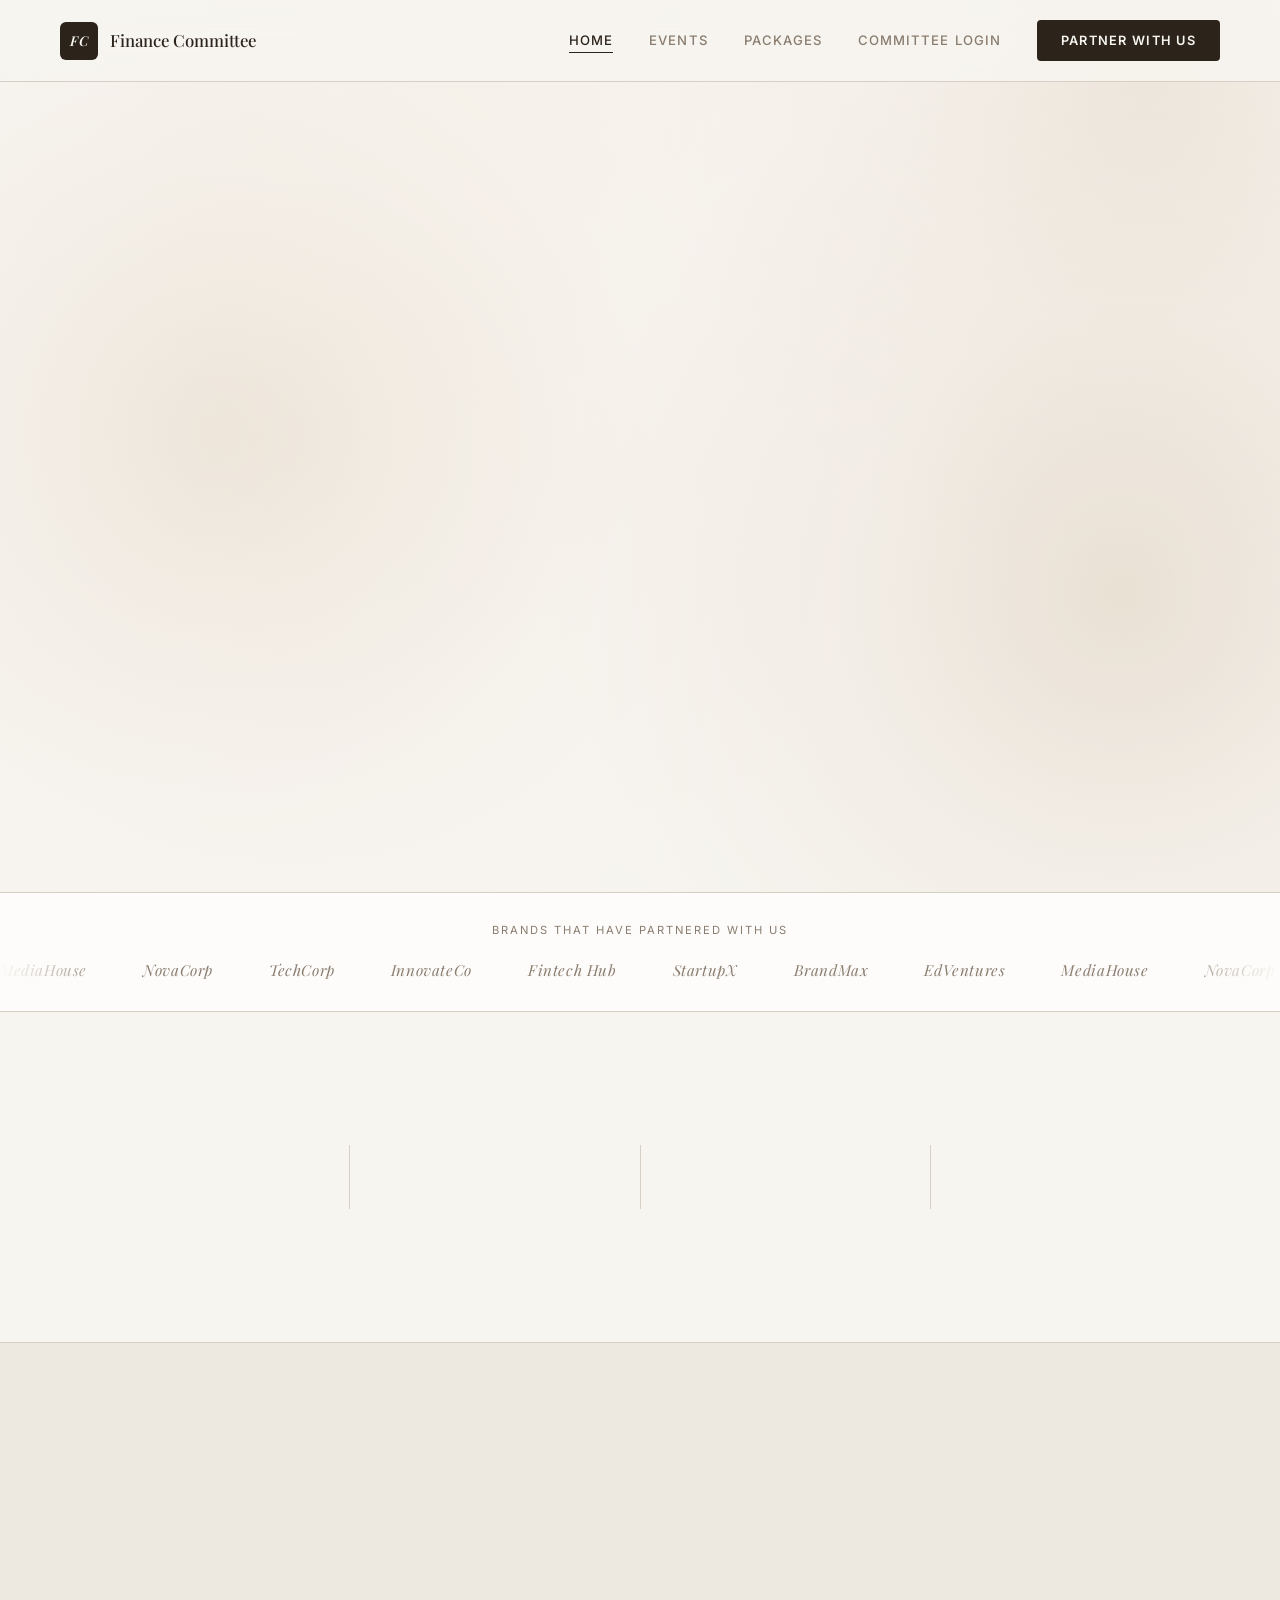
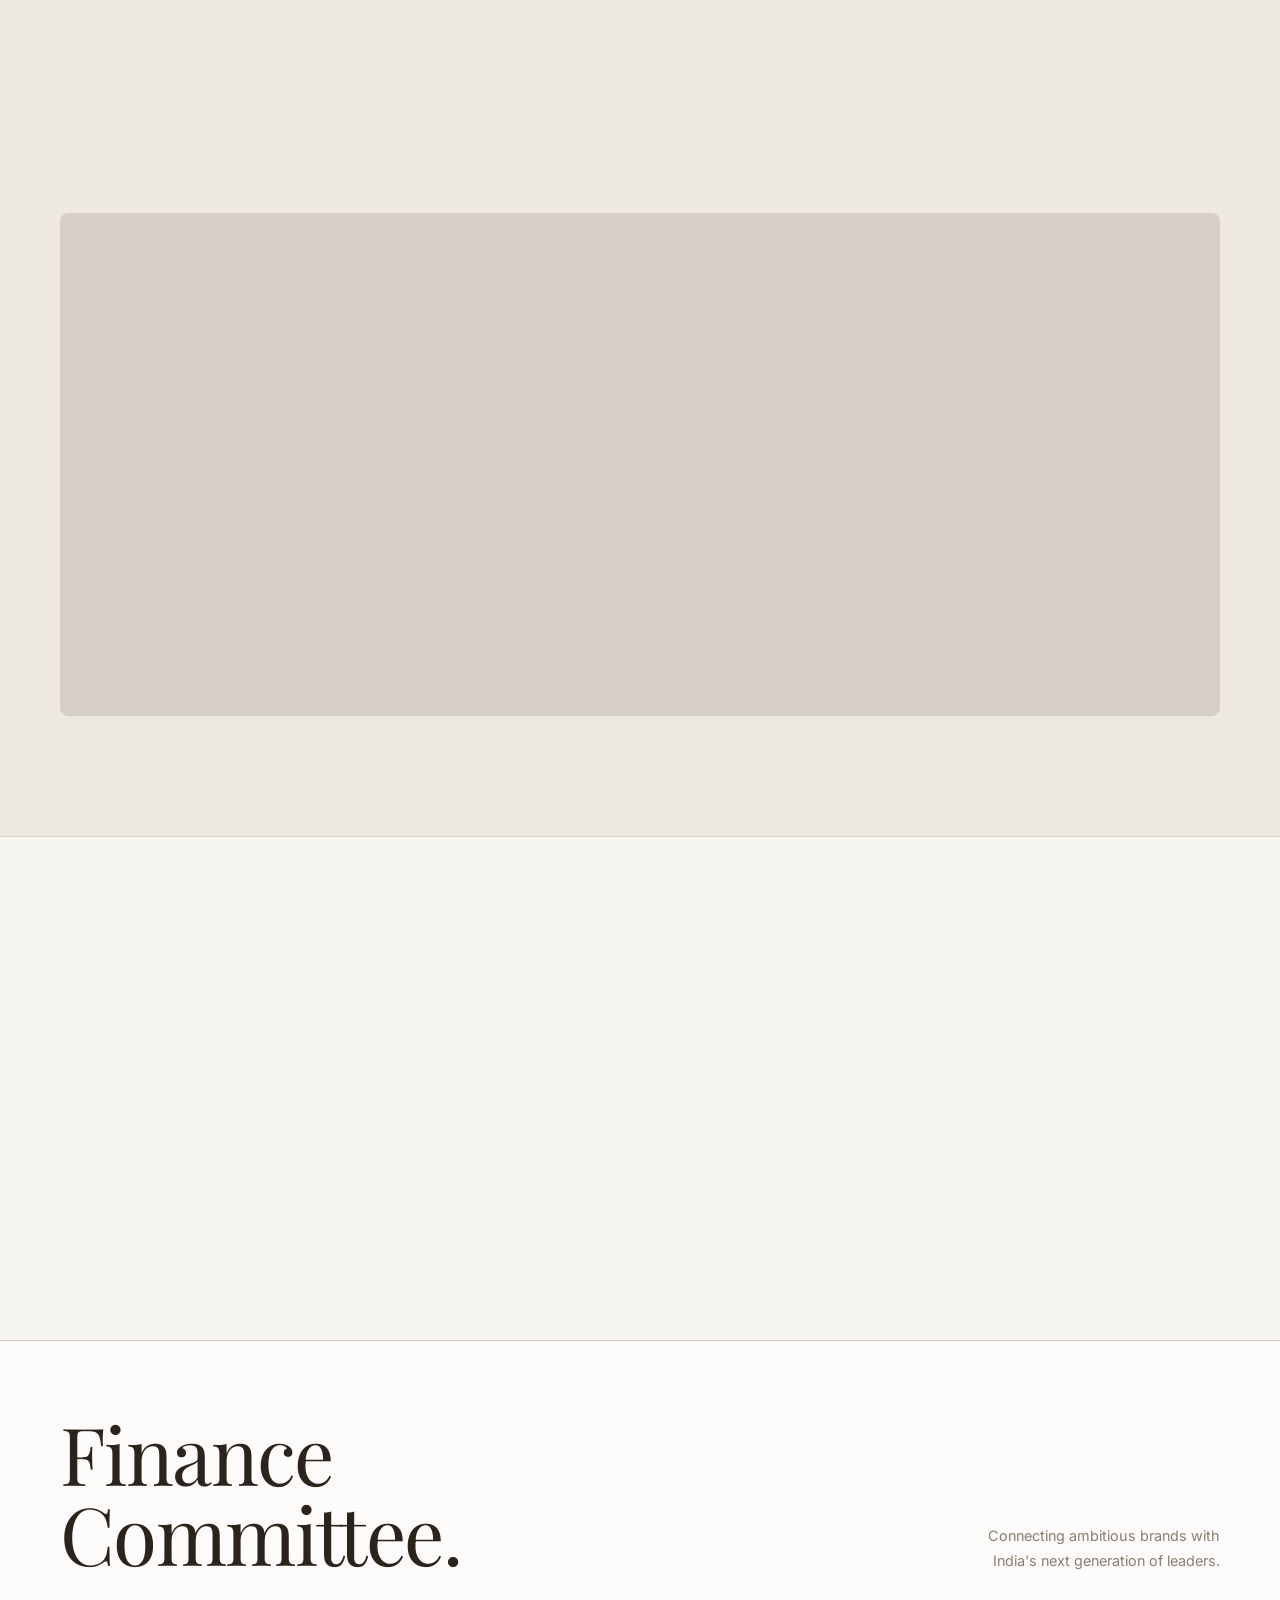
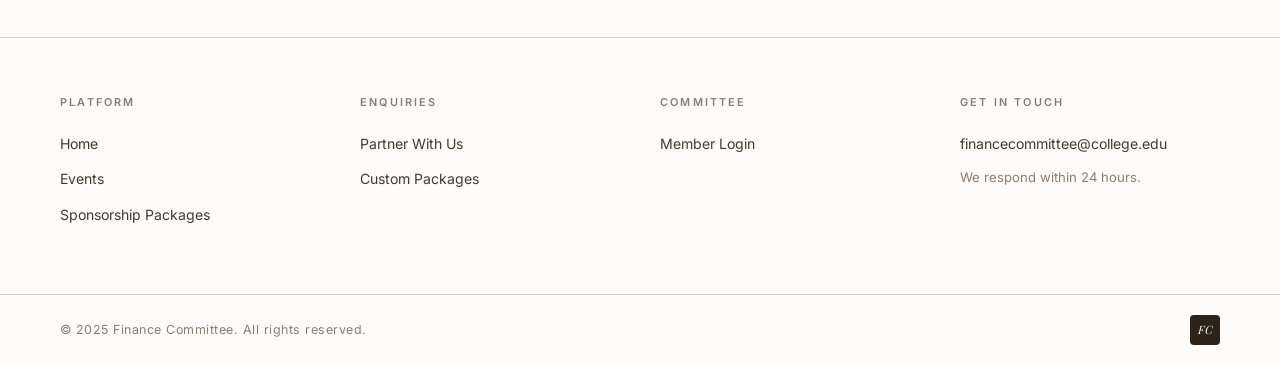
==== commit f7e40620: "v3.1 Woodish" ====
--- a/frontend/index.html
+++ b/frontend/index.html
@@ -1,168 +1,325 @@
 <!DOCTYPE html>
 <html lang="en">
+
 <head>
     <meta charset="UTF-8">
-    <title>Finance Committee</title>
+    <meta name="viewport" content="width=device-width, initial-scale=1.0">
+    <title>Finance Committee — Partner With Us | College Sponsorship Platform</title>
+    <meta name="description"
+        content="Join brands that reach 50,000+ passionate students. Partner with the Finance Committee for unparalleled campus exposure, event branding, and Gen-Z engagement.">
+    <meta property="og:title" content="Finance Committee — Campus Sponsorship Platform">
+    <meta property="og:description" content="Amplify your brand on campus. Partner with us to reach 50,000+ students.">
+    <meta property="og:type" content="website">
     <link rel="preconnect" href="https://fonts.googleapis.com">
     <link rel="preconnect" href="https://fonts.gstatic.com" crossorigin>
-    <link href="https://fonts.googleapis.com/css2?family=Inter:wght@300;400;500;600;700&family=Space+Grotesk:wght@500;600;700&display=swap" rel="stylesheet">
+    <link
+        href="https://fonts.googleapis.com/css2?family=Playfair+Display:ital,wght@0,400;0,500;0,600;0,700;0,800;1,400;1,600&family=Inter:wght@300;400;500;600&display=swap"
+        rel="stylesheet">
     <link rel="stylesheet" href="css/style.css">
 </head>
+
 <body>
 
-<!-- Demo Mode Banner -->
-<div class="demo-mode-banner">
-    🎯 PRESENTATION MODE - Demo Data Loaded
-</div>
-
-<!-- Enhanced Interactive Particles Background -->
-<div class="particles-bg" id="particlesContainer"></div>
-
-<!-- Navbar -->
-<nav class="navbar">
-    <div class="logo">
-        <img src="assets/logo.svg" alt="Finance Committee Logo">
-        <span>Finance Committee</span>
+    <!-- Fluid Background Canvas -->
+    <canvas id="fluid-bg-canvas" class="fluid-canvas" aria-hidden="true"></canvas>
+
+    <!-- Navbar -->
+    <nav class="navbar" id="mainNav">
+        <div class="logo">
+            <div class="logo-icon">FC</div>
+            <span class="logo-text">Finance Committee</span>
+        </div>
+        <div class="nav-links">
+            <a href="index.html" class="nav-link active">Home</a>
+            <a href="events.html" class="nav-link">Events</a>
+            <a href="packages.html" class="nav-link">Packages</a>
+            <a href="login.html" class="nav-link nav-login">Committee Login</a>
+            <a href="packages.html#contact" class="nav-cta">Partner With Us</a>
+        </div>
+        <button class="nav-hamburger" id="navHamburger" aria-label="Open menu">
+            <span></span><span></span><span></span>
+        </button>
+    </nav>
+
+    <!-- Mobile Menu -->
+    <div class="mobile-menu" id="mobileMenu">
+        <a href="index.html">Home</a>
+        <a href="events.html">Events</a>
+        <a href="packages.html">Packages</a>
+        <a href="login.html">Committee Login</a>
+        <a href="packages.html#contact" class="mobile-cta">Partner With Us</a>
     </div>
-<div class="nav-links">
-        <a href="index.html" class="nav-link active">Home</a>
-        <a href="sponsors.html" class="nav-link">Sponsors</a>
-        <a href="events.html" class="nav-link">Events</a>
-        <a href="dashboard.html" class="nav-link">Dashboard</a>
-        <a href="admin.html" class="nav-link">Admin</a>
-    </div>
-</nav>
-
-<!-- Hero Section -->
-<section class="hero page-enter">
-    <div class="hero-3d-coin">₹</div>
-    <h1>Powering the Financial Engine of Our Campus</h1>
-    <p>
-        We manage sponsors, optimize budgets, and deliver measurable ROI
-        through data-driven event finance.
-    </p>
-    <button class="btn-primary btn-icon btn-add" onclick="window.location.href='dashboard.html'">View Impact</button>
-</section>
-
-<!-- Stats Section -->
-<section class="stats page-enter">
-    <div class="stat-card">
-        <h2 id="total-sponsorships">₹ 0</h2>
-        <p>Total Sponsorships</p>
-    </div>
-    <div class="stat-card">
-        <h2 id="events-funded">0</h2>
-        <p>Events Funded</p>
-    </div>
-    <div class="stat-card">
-        <h2 id="students-reached">0</h2>
-        <p>Students Reached</p>
-    </div>
-</section>
-
-<!-- About -->
-<section class="about page-enter">
-    <h2>Why Finance Committee?</h2>
-    <p>
-        We are not just fund raisers. We are financial strategists.
-        Our job is to ensure every rupee invested into our campus
-        creates measurable brand impact, student engagement,
-        and sponsor growth.
-    </p>
-</section>
-
-<script type="module">
-    import { apiMethods, apiUtils } from './js/api.js';
-
-    // Function to format number with + sign for large numbers
-    function formatLargeNumber(num, isCurrency = false) {
-        if (num >= 100000) {
-            return isCurrency ? `₹ ${(num / 100000).toFixed(1)}L+` : `${Math.floor(num / 1000)}K+`;
+
+    <!-- Hero Section -->
+    <section class="hero" id="hero">
+        <div class="hero-inner">
+            <div class="hero-content">
+                <p class="hero-kicker reveal-up">Campus Sponsorship Platform &nbsp;·&nbsp; Est. 2018</p>
+                <h1 class="hero-title reveal-up">
+                    Amplify your<br>
+                    <em>brand</em> on campus.
+                </h1>
+                <p class="hero-sub reveal-up">
+                    Put your brand in front of <strong>50,000+ passionate students</strong> at premier college events.
+                    We deliver measurable reach, genuine engagement, and lasting brand recall.
+                </p>
+                <div class="hero-actions reveal-up">
+                    <a href="packages.html" class="btn-primary mag-btn">View Sponsorship Packages</a>
+                    <a href="events.html" class="btn-text">Explore Our Events →</a>
+                </div>
+            </div>
+
+            <div class="hero-visual">
+                <div class="hero-img-frame reveal-right">
+                    <img src="https://images.unsplash.com/photo-1540575467063-178a50c2df87?w=700&q=80"
+                        alt="College event crowd" class="hero-img" loading="lazy">
+                    <div class="hero-img-caption">TechFest 2024 &nbsp;·&nbsp; 2,500+ Attendees</div>
+                </div>
+                <div class="hero-stat-strip reveal-up" style="--delay:0.4s">
+                    <div class="hero-stat">
+                        <span class="hero-stat-num" id="heroStudents">50K+</span>
+                        <span class="hero-stat-label">Students Reached</span>
+                    </div>
+                    <div class="hero-stat-divider"></div>
+                    <div class="hero-stat">
+                        <span class="hero-stat-num">4.2×</span>
+                        <span class="hero-stat-label">Avg. ROI</span>
+                    </div>
+                    <div class="hero-stat-divider"></div>
+                    <div class="hero-stat">
+                        <span class="hero-stat-num" id="heroEvents">12+</span>
+                        <span class="hero-stat-label">Events / Year</span>
+                    </div>
+                </div>
+            </div>
+        </div>
+    </section>
+
+    <!-- Partner Logos Marquee -->
+    <section class="marquee-section">
+        <p class="marquee-label">Brands that have partnered with us</p>
+        <div class="marquee-track">
+            <div class="marquee-inner" id="marqueeInner">
+                <span class="marquee-logo">MediaHouse</span>
+                <span class="marquee-logo">NovaCorp</span>
+                <span class="marquee-logo">TechCorp</span>
+                <span class="marquee-logo">InnovateCo</span>
+                <span class="marquee-logo">Fintech Hub</span>
+                <span class="marquee-logo">StartupX</span>
+                <span class="marquee-logo">BrandMax</span>
+                <span class="marquee-logo">EdVentures</span>
+                <span class="marquee-logo">MediaHouse</span>
+                <span class="marquee-logo">NovaCorp</span>
+                <span class="marquee-logo">TechCorp</span>
+                <span class="marquee-logo">InnovateCo</span>
+                <span class="marquee-logo">Fintech Hub</span>
+                <span class="marquee-logo">StartupX</span>
+                <span class="marquee-logo">BrandMax</span>
+                <span class="marquee-logo">EdVentures</span>
+            </div>
+        </div>
+    </section>
+
+    <!-- Stats Section — Editorial Hairline Grid -->
+    <section class="stats-section" id="stats">
+        <div class="stats-inner">
+            <div class="stat-item reveal-up" style="--delay:0s">
+                <span class="stat-num" id="stat-students">18,000+</span>
+                <span class="stat-label">Students Reached</span>
+            </div>
+            <div class="stat-divider"></div>
+            <div class="stat-item reveal-up" style="--delay:0.1s">
+                <span class="stat-num" id="stat-events">12+</span>
+                <span class="stat-label">Events Hosted</span>
+            </div>
+            <div class="stat-divider"></div>
+            <div class="stat-item reveal-up" style="--delay:0.2s">
+                <span class="stat-num" id="stat-sponsors">20+</span>
+                <span class="stat-label">Brand Partners</span>
+            </div>
+            <div class="stat-divider"></div>
+            <div class="stat-item reveal-up" style="--delay:0.3s">
+                <span class="stat-num">₹68L+</span>
+                <span class="stat-label">Total Sponsorships</span>
+            </div>
+        </div>
+    </section>
+
+    <!-- Why Sponsor Section -->
+    <section class="why-section" id="why">
+        <div class="section-container">
+            <div class="why-intro">
+                <p class="section-eyebrow reveal-up">Why Partner With Us</p>
+                <h2 class="section-heading reveal-up">
+                    One investment.<br>
+                    <em>Unlimited</em> campus impact.
+                </h2>
+            </div>
+            <p class="why-body reveal-up">
+                We give your brand a presence that no billboard can replicate — inside the hearts, phones,
+                and conversations of India's next generation. Every event is a curated brand moment.
+            </p>
+
+            <div class="why-grid">
+                <div class="why-card reveal-up" style="--delay:0.05s">
+                    <div class="why-num">01</div>
+                    <h3>Gen-Z Access</h3>
+                    <p>Direct, authentic engagement with India's most-studied demographic. They trust campus brands more
+                        than digital ads.</p>
+                </div>
+                <div class="why-card reveal-up" style="--delay:0.1s">
+                    <div class="why-num">02</div>
+                    <h3>Measurable ROI</h3>
+                    <p>Every sponsorship package comes with post-event analytics: reach, impressions, booth traffic, and
+                        social engagement data.</p>
+                </div>
+                <div class="why-card reveal-up" style="--delay:0.15s">
+                    <div class="why-num">03</div>
+                    <h3>Stage & Brand Presence</h3>
+                    <p>From banner placements to on-stage mentions and dedicated booths — your brand is seen, heard, and
+                        remembered.</p>
+                </div>
+                <div class="why-card reveal-up" style="--delay:0.2s">
+                    <div class="why-num">04</div>
+                    <h3>Recruitment Pipeline</h3>
+                    <p>Connect with top talent on campus. Our events attract students from engineering, business,
+                        design, and more.</p>
+                </div>
+                <div class="why-card reveal-up" style="--delay:0.25s">
+                    <div class="why-num">05</div>
+                    <h3>Social Amplification</h3>
+                    <p>Every event covered across Instagram, LinkedIn, and YouTube — giving your brand organic,
+                        student-driven social reach.</p>
+                </div>
+                <div class="why-card reveal-up" style="--delay:0.3s">
+                    <div class="why-num">06</div>
+                    <h3>Trusted Management</h3>
+                    <p>A dedicated Finance Committee team with 7+ years of experience delivering on every commitment, on
+                        time.</p>
+                </div>
+            </div>
+        </div>
+    </section>
+
+    <!-- CTA Section -->
+    <section class="cta-section reveal-up">
+        <div class="cta-inner">
+            <p class="section-eyebrow">Ready to connect?</p>
+            <h2 class="cta-heading">Reach 50,000+ students<br>at their most engaged.</h2>
+            <div class="cta-actions">
+                <a href="packages.html" class="btn-primary mag-btn">See Packages & Pricing</a>
+                <a href="packages.html#contact" class="btn-text">Talk to the team →</a>
+            </div>
+        </div>
+    </section>
+
+    <!-- Footer -->
+    <footer class="footer">
+        <div class="footer-brand-block">
+            <span class="footer-brand-name">Finance<br>Committee.</span>
+            <p class="footer-brand-tagline">Connecting ambitious brands with<br>India's next generation of leaders.</p>
+        </div>
+        <div class="footer-body">
+            <div class="footer-col">
+                <h5 class="footer-col-head">Platform</h5>
+                <a href="index.html">Home</a>
+                <a href="events.html">Events</a>
+                <a href="packages.html">Sponsorship Packages</a>
+            </div>
+            <div class="footer-col">
+                <h5 class="footer-col-head">Enquiries</h5>
+                <a href="packages.html#contact">Partner With Us</a>
+                <a href="packages.html#contact">Custom Packages</a>
+            </div>
+            <div class="footer-col">
+                <h5 class="footer-col-head">Committee</h5>
+                <a href="login.html">Member Login</a>
+            </div>
+            <div class="footer-col footer-col-contact">
+                <h5 class="footer-col-head">Get In Touch</h5>
+                <a href="mailto:financecommittee@college.edu">financecommittee@college.edu</a>
+                <p>We respond within 24 hours.</p>
+            </div>
+        </div>
+        <div class="footer-bottom">
+            <span>© 2025 Finance Committee. All rights reserved.</span>
+            <div class="footer-logo-sm">
+                <div class="logo-icon-sm">FC</div>
+            </div>
+        </div>
+    </footer>
+
+    <script type="module">
+        import { apiMethods } from './js/api.js';
+
+        function animateCount(el, target, suffix = '+', duration = 2000) {
+            if (!el) return;
+            let start = 0;
+            const step = target / (duration / 16);
+            const timer = setInterval(() => {
+                start += step;
+                if (start >= target) { start = target; clearInterval(timer); }
+                const val = Math.floor(start);
+                el.textContent = val >= 1000 ? (val / 1000).toFixed(0) + 'K' + suffix : val + suffix;
+            }, 16);
         }
-        if (num >= 1000) {
-            return isCurrency ? `₹ ${(num / 1000).toFixed(1)}K` : `${Math.floor(num / 1000)}K`;
+
+        async function loadStats() {
+            try {
+                const data = await apiMethods.analytics.getDashboard();
+                const events = data?.events?.total_events || 12;
+                const students = (events * 1500) || 18000;
+                const sponsors = data?.sponsors?.total_sponsors || 20;
+                animateCount(document.getElementById('stat-students'), students);
+                animateCount(document.getElementById('stat-events'), events);
+                animateCount(document.getElementById('stat-sponsors'), sponsors);
+            } catch {
+                animateCount(document.getElementById('stat-students'), 18000);
+                animateCount(document.getElementById('stat-events'), 12);
+                animateCount(document.getElementById('stat-sponsors'), 20);
+            }
         }
-        return isCurrency ? `₹ ${num.toLocaleString()}` : num.toLocaleString();
-    }
-
-    // Function to animate number counting
-    function animateNumber(element, target, isCurrency = false, duration = 2000) {
-        const start = 0;
-        const increment = target / (duration / 16);
-        let current = start;
-
-        const timer = setInterval(() => {
-            current += increment;
-            if (current >= target) {
-                current = target;
-                clearInterval(timer);
-            }
-            element.textContent = formatLargeNumber(Math.floor(current), isCurrency);
-        }, 16);
-    }
-
-    // Load dashboard stats with demo data for presentation
-    async function loadDashboardStats() {
-        try {
-            const analyticsData = await apiMethods.analytics.getDashboard();
-            
-            // Use comprehensive demo data if API fails
-            const demoData = {
-                financial: {
-                    total_sponsor_investment: 6800000,
-                    total_revenue: 1850000
-                },
-                events: {
-                    total_events: 12
-                }
-            };
-            
-            const data = analyticsData || demoData;
-            
-            if (data && data.financial) {
-                // Animate total sponsorships with demo data
-                const totalSponsorshipsElement = document.getElementById('total-sponsorships');
-                if (totalSponsorshipsElement && data.financial.total_sponsor_investment) {
-                    animateNumber(totalSponsorshipsElement, data.financial.total_sponsor_investment, true);
-                }
-
-                // Animate events funded with demo data
-                const eventsFundedElement = document.getElementById('events-funded');
-                if (eventsFundedElement && data.events?.total_events) {
-                    animateNumber(eventsFundedElement, data.events.total_events);
-                }
-
-                // Animate students reached with demo data
-                const studentsReachedElement = document.getElementById('students-reached');
-                if (studentsReachedElement) {
-                    // Demo: each event reaches ~1500 students on average
-                    const estimatedReach = (data.events?.total_events || 12) * 1500;
-                    animateNumber(studentsReachedElement, estimatedReach);
-                }
-            }
-        } catch (error) {
-            console.error('Failed to load dashboard stats:', error);
-            // Fallback to default values with animation
-            animateNumber(document.getElementById('total-sponsorships'), 1200000, true); // 12L
-            animateNumber(document.getElementById('events-funded'), 40);
-            animateNumber(document.getElementById('students-reached'), 50000);
-        }
-    }
-
-    // Initialize when DOM is ready
-    document.addEventListener('DOMContentLoaded', () => {
-        // Small delay for visual effect
-        setTimeout(loadDashboardStats, 500);
-    });
+
+        // Scroll reveal — slow, graceful
+        const observer = new IntersectionObserver((entries) => {
+            entries.forEach(e => {
+                if (e.isIntersecting) { e.target.classList.add('revealed'); observer.unobserve(e.target); }
+            });
+        }, { threshold: 0.1 });
+        document.querySelectorAll('.reveal-up, .reveal-right').forEach(el => observer.observe(el));
+
+        // Navbar scroll effect
+        window.addEventListener('scroll', () => {
+            document.getElementById('mainNav').classList.toggle('scrolled', window.scrollY > 60);
+        });
+
+        // Mobile hamburger
+        document.getElementById('navHamburger').addEventListener('click', () => {
+            document.getElementById('mobileMenu').classList.toggle('open');
+        });
+
+        // Magnetic buttons: subtle pull towards cursor
+        document.querySelectorAll('.mag-btn').forEach(btn => {
+            btn.addEventListener('mousemove', (e) => {
+                const rect = btn.getBoundingClientRect();
+                const cx = rect.left + rect.width / 2;
+                const cy = rect.top + rect.height / 2;
+                const dx = (e.clientX - cx) * 0.18;
+                const dy = (e.clientY - cy) * 0.18;
+                btn.style.transform = `translate(${dx}px, ${dy}px)`;
+            });
+            btn.addEventListener('mouseleave', () => {
+                btn.style.transition = 'transform 0.5s cubic-bezier(0.22,1,0.36,1)';
+                btn.style.transform = 'translate(0,0)';
+                setTimeout(() => btn.style.transition = '', 500);
+            });
+        });
+
+        document.addEventListener('DOMContentLoaded', () => setTimeout(loadStats, 600));
     </script>
-    
-    <!-- Enhanced Particle System -->
-    <script type="module" src="js/particles.js"></script>
-    
-    <!-- Page Transitions -->
+
+    <script src="js/fluid-bg.js"></script>
     <script type="module" src="js/transitions.js"></script>
-    
-    <!-- Demo Showcase -->
-    <script type="module" src="js/demo-showcase.js"></script>
 </body>
-</html>
+
+</html>
--- a/frontend/css/style.css
+++ b/frontend/css/style.css
@@ -1,51 +1,56 @@
-/* ===== PREMIUM FINANCE COMMITTEE STYLES ===== */
-@import url('https://fonts.googleapis.com/css2?family=Inter:wght@300;400;500;600;700&family=Space+Grotesk:wght@500;600;700&display=swap');
+/* ================================================================
+   FINANCE COMMITTEE — WOODISH EDITORIAL THEME
+   Warm Alabaster × Espresso × Soft Oak
+   ================================================================ */
+
+@import url('https://fonts.googleapis.com/css2?family=Playfair+Display:ital,wght@0,400;0,500;0,600;0,700;0,800;1,400;1,600&family=Inter:wght@300;400;500;600&display=swap');
+
+/* ================================================================
+   DESIGN TOKENS
+   ================================================================ */
 :root {
-    /* Colors */
-    --teal: #11C5D9;
-    --teal-glow: rgba(17, 197, 217, 0.15);
-    --navy: #0B1320;
-    --gold: #F5C16C;
-    --gold-glow: rgba(245, 193, 108, 0.1);
-    --text-primary: #FFFFFF;
-    --text-secondary: #C8D1D9;
-    --muted: #8A95A3;
-    --border: rgba(255, 255, 255, 0.08);
-    --card: rgba(17, 28, 46, 0.6);
-    --section: #0E1726;
-    --hover: #16263F;
-    --input: #1B2F4A;
-    --success: #21E6A2;
-    --warning: #F2B94B;
-    --error: #E94B4B;
-    
-    /* Enhanced Visual Variables */
-    /* Primary Gradients */
-    --gradient-cosmic: linear-gradient(135deg, #667eea 0%, #764ba2 50%, #f093fb 100%);
-    --gradient-aurora: linear-gradient(135deg, #0ff 0%, #00d4ff 25%, #7c3aed 75%, #f472b6 100%);
-    --gradient-gold-royal: linear-gradient(135deg, #BF953F, #FCF6BA, #B38728, #FBF5B7);
-    
-    /* Neon Accents */
-    --neon-cyan: #00f7ff;
-    --neon-magenta: #ff00ff;
-    --neon-purple: #9945FF;
-    
-    /* 3D Depth Colors */
-    --depth-1: rgba(255,255,255,0.1);
-    --depth-2: rgba(255,255,255,0.05);
-    --depth-shadow: rgba(0,0,0,0.4);
-    
+    /* Woodish Color Palette */
+    --bg: #F7F5F0;
+    /* alabaster warm */
+    --bg-2: #EDE9E1;
+    /* linen/oatmeal */
+    --bg-3: #E2DDD5;
+    /* darker surface */
+    --wood: #C4A484;
+    /* soft oak accent */
+    --wood-dark: #A0714F;
+    /* walnut */
+    --espresso: #2C241B;
+    /* deep brown text */
+    --ink: #44392E;
+    /* body text */
+    --muted: #8A7D70;
+    /* muted text */
+    --hairline: #D5CFC6;
+    /* 1px borders */
+    --warm-white: #FDFCFA;
+    /* card surfaces */
+
     /* Typography */
-    --font-primary: 'Inter', -apple-system, BlinkMacSystemFont, sans-serif;
-    --font-display: 'Space Grotesk', 'Inter', sans-serif;
-    /* Transitions */
-    --ease-out: cubic-bezier(0.4, 0, 0.2, 1);
-    --transition-fast: 0.15s var(--ease-out);
-    --transition-base: 0.3s var(--ease-out);
-    --transition-slow: 0.5s var(--ease-out);
-}
-
-* {
+    --font-serif: 'Playfair Display', Georgia, 'Times New Roman', serif;
+    --font-sans: 'Inter', -apple-system, BlinkMacSystemFont, sans-serif;
+
+    /* Easing */
+    --ease-out: cubic-bezier(0.22, 1, 0.36, 1);
+    --ease-in-out: cubic-bezier(0.4, 0, 0.2, 1);
+
+    /* Shadows — warm, soft, no cool-tones */
+    --shadow-sm: 0 2px 8px rgba(44, 36, 27, 0.06);
+    --shadow-md: 0 8px 32px rgba(44, 36, 27, 0.1);
+    --shadow-lg: 0 20px 60px rgba(44, 36, 27, 0.14);
+}
+
+/* ================================================================
+   RESET & BASE
+   ================================================================ */
+*,
+*::before,
+*::after {
     margin: 0;
     padding: 0;
     box-sizing: border-box;
@@ -56,1856 +61,1875 @@
 }
 
 body {
-    font-family: var(--font-primary);
+    font-family: var(--font-sans);
+    font-size: 16px;
     font-weight: 400;
-    background: var(--navy);
-    color: var(--text-primary);
-    line-height: 1.6;
-    letter-spacing: -0.01em;
+    background: var(--bg);
+    color: var(--ink);
+    line-height: 1.65;
     -webkit-font-smoothing: antialiased;
     -moz-osx-font-smoothing: grayscale;
-}
-
-/* ===== NAVBAR ===== */
+    overflow-x: hidden;
+}
+
+a {
+    color: inherit;
+    text-decoration: none;
+}
+
+img {
+    max-width: 100%;
+    display: block;
+}
+
+/* ================================================================
+   FLUID CANVAS BACKGROUND
+   ================================================================ */
+.fluid-canvas {
+    position: fixed;
+    inset: 0;
+    z-index: 0;
+    pointer-events: none;
+    width: 100vw;
+    height: 100vh;
+    opacity: 0.65;
+}
+
+/* All site content sits above the canvas */
+.navbar,
+section,
+footer,
+.mobile-menu {
+    position: relative;
+    z-index: 1;
+}
+
+/* ================================================================
+   PAGE TRANSITION (from transitions.js)
+   ================================================================ */
+body.page-loading {
+    opacity: 0;
+    transform: translateY(12px);
+    transition: opacity 0.7s var(--ease-out), transform 0.7s var(--ease-out);
+}
+
+body.page-loaded {
+    opacity: 1;
+    transform: translateY(0);
+}
+
+body.page-exit {
+    opacity: 0;
+    transform: translateY(-12px);
+    transition: opacity 0.3s var(--ease-in-out), transform 0.3s var(--ease-in-out);
+}
+
+/* ================================================================
+   SCROLL REVEAL ANIMATIONS — slow, graceful
+   ================================================================ */
+.reveal-up {
+    opacity: 0;
+    transform: translateY(28px);
+    transition: opacity 0.9s var(--ease-out) var(--delay, 0s),
+        transform 0.9s var(--ease-out) var(--delay, 0s);
+}
+
+.reveal-right {
+    opacity: 0;
+    transform: translateX(32px);
+    transition: opacity 0.9s var(--ease-out) var(--delay, 0s),
+        transform 0.9s var(--ease-out) var(--delay, 0s);
+}
+
+.reveal-up.revealed,
+.reveal-right.revealed {
+    opacity: 1;
+    transform: translate(0, 0);
+}
+
+/* ================================================================
+   NAVBAR
+   ================================================================ */
 .navbar {
-    background: rgba(14, 23, 38, 0.85);
+    display: flex;
+    align-items: center;
+    justify-content: space-between;
+    padding: 20px 60px;
+    background: rgba(247, 245, 240, 0.85);
     backdrop-filter: blur(20px);
     -webkit-backdrop-filter: blur(20px);
-    padding: 16px 48px;
-    display: flex;
-    justify-content: space-between;
-    align-items: center;
-    border-bottom: 1px solid var(--border);
+    border-bottom: 1px solid var(--hairline);
     position: sticky;
     top: 0;
-    z-index: 100;
-}
-
+    z-index: 200;
+    transition: box-shadow 0.4s var(--ease-out);
+}
+
+.navbar.scrolled {
+    box-shadow: 0 4px 24px rgba(44, 36, 27, 0.1);
+}
+
+/* Logo */
 .logo {
     display: flex;
     align-items: center;
     gap: 12px;
 }
 
-.logo img {
-    width: 40px;
-    height: 40px;
-    object-fit: contain;
-}
-
-.logo span {
-    font-family: var(--font-display);
+.logo-icon {
+    width: 38px;
+    height: 38px;
+    background: var(--espresso);
+    color: var(--bg);
+    font-family: var(--font-serif);
+    font-size: 0.85rem;
+    font-style: italic;
+    display: flex;
+    align-items: center;
+    justify-content: center;
+    border-radius: 6px;
     font-weight: 600;
-    font-size: 1.1rem;
-    background: linear-gradient(135deg, #fff, var(--teal));
-    -webkit-background-clip: text;
-    -webkit-text-fill-color: transparent;
-    background-clip: text;
-}
-
-.nav-links a {
-    color: var(--text-secondary);
-    text-decoration: none;
-    margin-left: 32px;
+    letter-spacing: 0.5px;
+}
+
+.logo-text {
+    font-family: var(--font-serif);
+    font-size: 1.05rem;
     font-weight: 500;
-    font-size: 0.9rem;
+    color: var(--espresso);
+}
+
+/* Nav Links */
+.nav-links {
+    display: flex;
+    align-items: center;
+    gap: 36px;
+}
+
+.nav-link {
+    font-size: 0.82rem;
+    font-weight: 500;
+    letter-spacing: 0.08em;
+    text-transform: uppercase;
+    color: var(--muted);
+    transition: color 0.3s;
     position: relative;
-    transition: color var(--transition-base);
-}
-
-.nav-links a::after {
+}
+
+.nav-link::after {
     content: '';
     position: absolute;
-    bottom: -4px;
+    bottom: -2px;
     left: 0;
     width: 0;
-    height: 2px;
-    background: linear-gradient(90deg, var(--teal), var(--gold));
-    border-radius: 1px;
-    transition: width var(--transition-base);
-}
-
-.nav-links a:hover {
-    color: #fff;
-}
-
-.nav-links a:hover::after,
-.nav-links a.active::after {
+    height: 1px;
+    background: var(--espresso);
+    transition: width 0.3s var(--ease-out);
+}
+
+.nav-link:hover,
+.nav-link.active {
+    color: var(--espresso);
+}
+
+.nav-link:hover::after,
+.nav-link.active::after {
     width: 100%;
 }
 
-/* ===== HERO ===== */
+.nav-login {
+    color: var(--muted);
+}
+
+.nav-cta {
+    display: inline-flex;
+    align-items: center;
+    padding: 10px 24px;
+    background: var(--espresso);
+    color: var(--bg) !important;
+    font-size: 0.8rem;
+    font-weight: 600;
+    letter-spacing: 0.1em;
+    text-transform: uppercase;
+    border-radius: 4px;
+    transition: background 0.3s, box-shadow 0.3s;
+}
+
+.nav-cta:hover {
+    background: var(--wood-dark);
+    box-shadow: 0 4px 16px rgba(44, 36, 27, 0.2);
+}
+
+/* Hamburger */
+.nav-hamburger {
+    display: none;
+    flex-direction: column;
+    gap: 5px;
+    background: none;
+    border: none;
+    cursor: pointer;
+    padding: 4px;
+}
+
+.nav-hamburger span {
+    width: 24px;
+    height: 1.5px;
+    background: var(--espresso);
+    display: block;
+    transition: all 0.3s;
+}
+
+/* Mobile Menu */
+.mobile-menu {
+    display: none;
+    flex-direction: column;
+    padding: 20px 24px;
+    background: var(--warm-white);
+    border-bottom: 1px solid var(--hairline);
+    gap: 16px;
+}
+
+.mobile-menu.open {
+    display: flex;
+}
+
+.mobile-menu a {
+    font-size: 0.9rem;
+    font-weight: 500;
+    color: var(--ink);
+    padding: 8px 0;
+    border-bottom: 1px solid var(--hairline);
+}
+
+.mobile-cta {
+    background: var(--espresso);
+    color: var(--bg) !important;
+    text-align: center;
+    padding: 12px !important;
+    border-radius: 4px;
+    border-bottom: none !important;
+}
+
+/* ================================================================
+   TYPOGRAPHY UTILITIES
+   ================================================================ */
+.section-eyebrow {
+    display: inline-block;
+    font-size: 0.72rem;
+    font-weight: 600;
+    letter-spacing: 0.18em;
+    text-transform: uppercase;
+    color: var(--wood-dark);
+    margin-bottom: 20px;
+}
+
+.section-heading {
+    font-family: var(--font-serif);
+    font-size: clamp(2rem, 4.5vw, 3.2rem);
+    font-weight: 500;
+    color: var(--espresso);
+    line-height: 1.15;
+    margin-bottom: 20px;
+    letter-spacing: -0.01em;
+}
+
+.section-heading em {
+    font-style: italic;
+    font-weight: 400;
+    color: var(--wood-dark);
+}
+
+.section-body {
+    color: var(--muted);
+    font-size: 1.05rem;
+    line-height: 1.75;
+    max-width: 580px;
+}
+
+/* ================================================================
+   BUTTONS
+   ================================================================ */
+.btn-primary {
+    display: inline-flex;
+    align-items: center;
+    padding: 14px 32px;
+    background: var(--espresso);
+    color: var(--bg);
+    font-family: var(--font-sans);
+    font-size: 0.82rem;
+    font-weight: 600;
+    letter-spacing: 0.1em;
+    text-transform: uppercase;
+    border: none;
+    border-radius: 4px;
+    cursor: pointer;
+    transition: background 0.3s var(--ease-out),
+        box-shadow 0.3s var(--ease-out),
+        transform 0.35s var(--ease-out);
+    text-decoration: none;
+}
+
+.btn-primary:hover {
+    background: var(--wood-dark);
+    box-shadow: var(--shadow-md);
+}
+
+.btn-text {
+    display: inline-flex;
+    align-items: center;
+    font-size: 0.88rem;
+    font-weight: 500;
+    color: var(--espresso);
+    letter-spacing: 0.02em;
+    border-bottom: 1px solid var(--hairline);
+    padding-bottom: 2px;
+    transition: border-color 0.3s, color 0.3s;
+}
+
+.btn-text:hover {
+    border-color: var(--espresso);
+    color: var(--wood-dark);
+}
+
+.btn-outline {
+    display: inline-flex;
+    align-items: center;
+    padding: 12px 28px;
+    border: 1px solid var(--espresso);
+    color: var(--espresso);
+    font-size: 0.82rem;
+    font-weight: 600;
+    letter-spacing: 0.1em;
+    text-transform: uppercase;
+    border-radius: 4px;
+    transition: background 0.3s, color 0.3s;
+}
+
+.btn-outline:hover {
+    background: var(--espresso);
+    color: var(--bg);
+}
+
+.btn-submit {
+    width: 100%;
+    justify-content: center;
+    margin-top: 8px;
+    font-size: 0.9rem;
+    padding: 16px;
+}
+
+/* ================================================================
+   HERO — INDEX PAGE
+   ================================================================ */
 .hero {
-    padding: 120px 60px 100px;
-    background: 
-        radial-gradient(ellipse 80% 50% at 50% -20%, var(--teal-glow), transparent),
-        linear-gradient(180deg, var(--navy), var(--section));
+    padding: 0;
+    min-height: 90vh;
+    display: flex;
+    align-items: center;
+}
+
+.hero-inner {
+    display: grid;
+    grid-template-columns: 1fr 1fr;
+    gap: 80px;
+    align-items: center;
+    max-width: 1280px;
+    margin: 0 auto;
+    padding: 80px 60px;
+    width: 100%;
+}
+
+.hero-kicker {
+    font-size: 0.75rem;
+    font-weight: 500;
+    letter-spacing: 0.18em;
+    text-transform: uppercase;
+    color: var(--wood);
+    margin-bottom: 28px;
+}
+
+.hero-title {
+    font-family: var(--font-serif);
+    font-size: clamp(3rem, 6vw, 5rem);
+    font-weight: 500;
+    line-height: 1.08;
+    color: var(--espresso);
+    margin-bottom: 24px;
+    letter-spacing: -0.02em;
+}
+
+.hero-title em {
+    font-style: italic;
+    font-weight: 400;
+    color: var(--wood-dark);
+}
+
+.hero-sub {
+    font-size: 1.05rem;
+    color: var(--muted);
+    line-height: 1.8;
+    max-width: 480px;
+    margin-bottom: 36px;
+}
+
+.hero-sub strong {
+    color: var(--ink);
+    font-weight: 600;
+}
+
+.hero-actions {
+    display: flex;
+    align-items: center;
+    gap: 24px;
+    flex-wrap: wrap;
+}
+
+/* Hero visual — image + stat strip */
+.hero-visual {
+    display: flex;
+    flex-direction: column;
+    gap: 20px;
+}
+
+.hero-img-frame {
+    position: relative;
+    border-radius: 8px;
+    overflow: hidden;
+    box-shadow: var(--shadow-lg);
+    aspect-ratio: 4/3;
+}
+
+.hero-img {
+    width: 100%;
+    height: 100%;
+    object-fit: cover;
+    transform: scale(1.02);
+    transition: transform 8s ease;
+}
+
+.hero-img-frame:hover .hero-img {
+    transform: scale(1.06);
+}
+
+.hero-img-caption {
+    position: absolute;
+    bottom: 0;
+    left: 0;
+    right: 0;
+    padding: 16px 20px;
+    background: linear-gradient(transparent, rgba(44, 36, 27, 0.7));
+    color: rgba(247, 245, 240, 0.9);
+    font-size: 0.78rem;
+    letter-spacing: 0.12em;
+    text-transform: uppercase;
+    font-weight: 500;
+}
+
+/* Hero stat strip */
+.hero-stat-strip {
+    display: grid;
+    grid-template-columns: 1fr auto 1fr auto 1fr;
+    align-items: center;
+    background: var(--warm-white);
+    border: 1px solid var(--hairline);
+    border-radius: 6px;
+    padding: 20px 24px;
+    box-shadow: var(--shadow-sm);
+}
+
+.hero-stat {
+    display: flex;
+    flex-direction: column;
+    align-items: center;
+    gap: 4px;
+}
+
+.hero-stat-num {
+    font-family: var(--font-serif);
+    font-size: 1.6rem;
+    font-weight: 600;
+    color: var(--espresso);
+}
+
+.hero-stat-label {
+    font-size: 0.72rem;
+    letter-spacing: 0.1em;
+    text-transform: uppercase;
+    color: var(--muted);
+}
+
+.hero-stat-divider {
+    width: 1px;
+    height: 36px;
+    background: var(--hairline);
+}
+
+/* ================================================================
+   MARQUEE — PARTNER LOGOS
+   ================================================================ */
+.marquee-section {
+    border-top: 1px solid var(--hairline);
+    border-bottom: 1px solid var(--hairline);
+    padding: 28px 0;
+    background: var(--warm-white);
+    overflow: hidden;
+}
+
+.marquee-label {
+    text-align: center;
+    font-size: 0.7rem;
+    letter-spacing: 0.18em;
+    text-transform: uppercase;
+    color: var(--muted);
+    margin-bottom: 18px;
+}
+
+.marquee-track {
     position: relative;
     overflow: hidden;
 }
 
-.hero::before {
+.marquee-track::before,
+.marquee-track::after {
     content: '';
     position: absolute;
-    top: -200px;
-    right: -100px;
-    width: 500px;
-    height: 500px;
-    background: radial-gradient(circle, rgba(17, 197, 217, 0.1), transparent 70%);
-    animation: pulse 8s ease-in-out infinite;
+    top: 0;
+    bottom: 0;
+    width: 120px;
+    z-index: 2;
     pointer-events: none;
 }
 
-.hero::after {
-    content: '';
-    position: absolute;
-    bottom: -150px;
-    left: -100px;
-    width: 400px;
-    height: 400px;
-    background: radial-gradient(circle, var(--gold-glow), transparent 70%);
-    animation: pulse 10s ease-in-out infinite reverse;
-    pointer-events: none;
-}
-
-@keyframes pulse {
-    0%, 100% { opacity: 0.5; transform: scale(1); }
-    50% { opacity: 1; transform: scale(1.1); }
-}
-
-.hero h1 {
-    font-family: var(--font-display);
-    font-size: clamp(2.5rem, 5vw, 3.5rem);
-    font-weight: 700;
-    line-height: 1.1;
-    margin-bottom: 24px;
-    background: linear-gradient(135deg, #fff 0%, var(--text-secondary) 100%);
-    -webkit-background-clip: text;
-    -webkit-text-fill-color: transparent;
-    background-clip: text;
-    position: relative;
-    z-index: 1;
-}
-
-.hero p {
-    color: var(--text-secondary);
-    max-width: 560px;
+.marquee-track::before {
+    left: 0;
+    background: linear-gradient(to right, var(--warm-white), transparent);
+}
+
+.marquee-track::after {
+    right: 0;
+    background: linear-gradient(to left, var(--warm-white), transparent);
+}
+
+.marquee-inner {
+    display: flex;
+    gap: 56px;
+    width: max-content;
+    animation: marquee-scroll 28s linear infinite;
+    align-items: center;
+}
+
+@keyframes marquee-scroll {
+    from {
+        transform: translateX(0);
+    }
+
+    to {
+        transform: translateX(-50%);
+    }
+}
+
+.marquee-logo {
+    font-family: var(--font-serif);
+    font-size: 0.95rem;
+    font-style: italic;
+    color: var(--muted);
+    white-space: nowrap;
+    letter-spacing: 0.04em;
+    transition: color 0.3s;
+}
+
+.marquee-logo:hover {
+    color: var(--ink);
+}
+
+/* ================================================================
+   STATS — EDITORIAL HAIRLINE GRID
+   ================================================================ */
+.stats-section {
+    padding: 80px 60px;
+    border-bottom: 1px solid var(--hairline);
+}
+
+.stats-inner {
+    max-width: 1280px;
+    margin: 0 auto;
+    display: grid;
+    grid-template-columns: repeat(4, 1fr) repeat(3, auto);
+    align-items: center;
+    gap: 0;
+}
+
+/* When using flex for simpler layout */
+.stats-inner {
+    display: flex;
+    align-items: center;
+    justify-content: center;
+    gap: 0;
+    width: 100%;
+}
+
+.stat-item {
+    flex: 1;
+    text-align: center;
+    padding: 32px 20px;
+}
+
+.stat-num {
+    display: block;
+    font-family: var(--font-serif);
+    font-size: clamp(2rem, 4vw, 3rem);
+    font-weight: 600;
+    color: var(--espresso);
+    letter-spacing: -0.02em;
+}
+
+.stat-label {
+    display: block;
+    font-size: 0.72rem;
+    letter-spacing: 0.14em;
+    text-transform: uppercase;
+    color: var(--muted);
+    margin-top: 8px;
+}
+
+.stat-divider {
+    width: 1px;
+    height: 64px;
+    background: var(--hairline);
+    flex-shrink: 0;
+}
+
+/* ================================================================
+   WHY SECTION
+   ================================================================ */
+.why-section {
+    padding: 120px 60px;
+    background: var(--bg-2);
+    border-bottom: 1px solid var(--hairline);
+}
+
+.section-container {
+    max-width: 1280px;
+    margin: 0 auto;
+}
+
+.section-container.narrow {
+    max-width: 760px;
+}
+
+.why-intro {
+    margin-bottom: 16px;
+}
+
+.why-body {
+    font-size: 1.1rem;
+    color: var(--muted);
+    line-height: 1.8;
+    max-width: 620px;
+    margin-bottom: 72px;
+}
+
+.why-grid {
+    display: grid;
+    grid-template-columns: repeat(3, 1fr);
+    gap: 1px;
+    border: 1px solid var(--hairline);
+    background: var(--hairline);
+    border-radius: 8px;
+    overflow: hidden;
+}
+
+.why-card {
+    background: var(--warm-white);
+    padding: 40px 36px;
+    transition: background 0.4s var(--ease-out);
+}
+
+.why-card:hover {
+    background: var(--bg-2);
+}
+
+.why-num {
+    font-family: var(--font-serif);
+    font-size: 2rem;
+    font-style: italic;
+    color: var(--wood);
+    margin-bottom: 20px;
+    line-height: 1;
+}
+
+.why-card h3 {
+    font-family: var(--font-serif);
+    font-size: 1.15rem;
+    font-weight: 600;
+    color: var(--espresso);
+    margin-bottom: 12px;
+}
+
+.why-card p {
+    font-size: 0.9rem;
+    color: var(--muted);
+    line-height: 1.75;
+}
+
+/* ================================================================
+   CTA SECTION
+   ================================================================ */
+.cta-section {
+    padding: 120px 60px;
+    background: var(--espresso);
+    text-align: center;
+}
+
+.cta-inner {
+    max-width: 700px;
+    margin: 0 auto;
+}
+
+.cta-section .section-eyebrow {
+    color: var(--wood);
+}
+
+.cta-heading {
+    font-family: var(--font-serif);
+    font-size: clamp(2.2rem, 4.5vw, 3.4rem);
+    font-weight: 500;
+    color: var(--bg);
+    line-height: 1.15;
+    margin-bottom: 44px;
+    letter-spacing: -0.01em;
+}
+
+.cta-heading em {
+    font-style: italic;
+    color: var(--wood);
+}
+
+.cta-actions {
+    display: flex;
+    align-items: center;
+    justify-content: center;
+    gap: 28px;
+    flex-wrap: wrap;
+}
+
+.cta-section .btn-primary {
+    background: var(--warm-white);
+    color: var(--espresso);
+}
+
+.cta-section .btn-primary:hover {
+    background: var(--bg-2);
+    box-shadow: var(--shadow-md);
+}
+
+.cta-section .btn-text {
+    color: rgba(247, 245, 240, 0.7);
+    border-color: rgba(247, 245, 240, 0.3);
+}
+
+.cta-section .btn-text:hover {
+    color: var(--bg);
+    border-color: var(--bg);
+}
+
+/* ================================================================
+   FOOTER — ARCHITECTURAL 4-COLUMN
+   ================================================================ */
+.footer {
+    background: var(--warm-white);
+    border-top: 1px solid var(--hairline);
+}
+
+.footer-brand-block {
+    padding: 72px 60px 64px;
+    border-bottom: 1px solid var(--hairline);
+    display: flex;
+    align-items: flex-end;
+    justify-content: space-between;
+    gap: 40px;
+}
+
+.footer-brand-name {
+    font-family: var(--font-serif);
+    font-size: clamp(3rem, 7vw, 5rem);
+    font-weight: 400;
+    color: var(--espresso);
+    line-height: 1;
+    letter-spacing: -0.02em;
+}
+
+.footer-brand-tagline {
+    font-size: 0.9rem;
+    color: var(--muted);
     line-height: 1.7;
-    font-size: 1.1rem;
-    position: relative;
-    z-index: 1;
-}
-
-/* ===== BUTTONS ===== */
-.btn-primary {
-    margin-top: 32px;
-    padding: 14px 36px;
-    background: linear-gradient(135deg, var(--teal), #0FB1C3);
-    border: none;
-    border-radius: 8px;
-    color: var(--navy);
-    font-family: var(--font-primary);
+    max-width: 280px;
+    text-align: right;
+}
+
+.footer-body {
+    display: grid;
+    grid-template-columns: repeat(4, 1fr);
+    padding: 56px 60px;
+    gap: 40px;
+    border-bottom: 1px solid var(--hairline);
+}
+
+.footer-col-head {
+    font-size: 0.68rem;
     font-weight: 600;
-    font-size: 0.95rem;
+    letter-spacing: 0.2em;
+    text-transform: uppercase;
+    color: var(--muted);
+    margin-bottom: 20px;
+}
+
+.footer-col a {
+    display: block;
+    font-size: 0.88rem;
+    color: var(--ink);
+    margin-bottom: 12px;
+    transition: color 0.3s;
+}
+
+.footer-col a:hover {
+    color: var(--wood-dark);
+}
+
+.footer-col-contact p {
+    font-size: 0.82rem;
+    color: var(--muted);
+    margin-top: 8px;
+    line-height: 1.6;
+}
+
+.footer-bottom {
+    display: flex;
+    align-items: center;
+    justify-content: space-between;
+    padding: 20px 60px;
+}
+
+.footer-bottom span {
+    font-size: 0.78rem;
+    color: var(--muted);
+    letter-spacing: 0.04em;
+}
+
+.footer-logo-sm {
+    display: flex;
+    align-items: center;
+}
+
+.logo-icon-sm {
+    width: 30px;
+    height: 30px;
+    background: var(--espresso);
+    color: var(--bg);
+    font-family: var(--font-serif);
+    font-size: 0.72rem;
+    font-style: italic;
+    display: flex;
+    align-items: center;
+    justify-content: center;
+    border-radius: 4px;
+}
+
+/* ================================================================
+   PAGE HERO — EVENTS PAGE
+   ================================================================ */
+.page-hero-events {
+    padding: 80px 60px 64px;
+    border-bottom: 1px solid var(--hairline);
+}
+
+.page-hero-events-inner {
+    max-width: 1280px;
+    margin: 0 auto;
+    display: grid;
+    grid-template-columns: 1fr auto;
+    gap: 60px;
+    align-items: end;
+}
+
+.page-events-title {
+    font-family: var(--font-serif);
+    font-size: clamp(3rem, 6vw, 5rem);
+    font-weight: 500;
+    color: var(--espresso);
+    line-height: 1.08;
+    margin-bottom: 20px;
+    letter-spacing: -0.02em;
+}
+
+.page-events-title em {
+    font-style: italic;
+    font-weight: 400;
+    color: var(--wood-dark);
+}
+
+.page-events-sub {
+    font-size: 1rem;
+    color: var(--muted);
+    line-height: 1.75;
+    max-width: 520px;
+}
+
+.events-hero-stats {
+    display: flex;
+    flex-direction: column;
+    gap: 0;
+    border: 1px solid var(--hairline);
+    border-radius: 6px;
+    overflow: hidden;
+    min-width: 200px;
+    background: var(--warm-white);
+    flex-shrink: 0;
+}
+
+.ev-hero-stat {
+    display: flex;
+    flex-direction: column;
+    padding: 20px 28px;
+    border-bottom: 1px solid var(--hairline);
+}
+
+.ev-hero-stat:last-child {
+    border-bottom: none;
+}
+
+.ev-hero-num {
+    font-family: var(--font-serif);
+    font-size: 2rem;
+    font-weight: 600;
+    color: var(--espresso);
+}
+
+.ev-hero-lbl {
+    font-size: 0.7rem;
+    letter-spacing: 0.14em;
+    text-transform: uppercase;
+    color: var(--muted);
+    margin-top: 4px;
+}
+
+/* ================================================================
+   EVENTS FILTER BAR
+   ================================================================ */
+.events-filter-section {
+    padding: 20px 60px;
+    border-bottom: 1px solid var(--hairline);
+    background: var(--warm-white);
+    position: sticky;
+    top: 0;
+    z-index: 10;
+}
+
+.events-filter-bar {
+    max-width: 1280px;
+    margin: 0 auto;
+    display: flex;
+    gap: 8px;
+    flex-wrap: wrap;
+}
+
+.filter-chip {
+    display: inline-flex;
+    align-items: center;
+    padding: 7px 18px;
+    border: 1px solid var(--hairline);
+    background: transparent;
+    color: var(--muted);
+    font-family: var(--font-sans);
+    font-size: 0.75rem;
+    font-weight: 500;
+    letter-spacing: 0.1em;
+    text-transform: uppercase;
+    border-radius: 3px;
     cursor: pointer;
-    position: relative;
-    overflow: hidden;
-    transition: all var(--transition-base);
-    box-shadow: 
-        0 4px 15px rgba(17, 197, 217, 0.3),
-        inset 0 1px 0 rgba(255, 255, 255, 0.2);
-}
-
-.btn-primary::after {
-    content: '';
-    position: absolute;
-    top: -50%;
-    left: -100%;
-    width: 60%;
-    height: 200%;
-    background: linear-gradient(90deg, transparent, rgba(255, 255, 255, 0.6), rgba(255, 255, 255, 0.8), rgba(255, 255, 255, 0.6), transparent);
-    transform: skewX(-20deg);
-    transition: left 0.7s cubic-bezier(0.4, 0, 0.2, 1);
-}
-
-.btn-primary:hover {
-    transform: translateY(-2px);
-    box-shadow: 
-        0 8px 25px rgba(17, 197, 217, 0.4),
-        inset 0 1px 0 rgba(255, 255, 255, 0.3);
-}
-
-.btn-primary:hover::after {
-    left: 150%;
-}
-
-.btn-primary:active {
-    transform: translateY(0);
-}
-
-/* ===== STATS ===== */
-.stats {
-    display: flex;
-    justify-content: center;
-    gap: 32px;
-    padding: 64px;
-    background: var(--section);
-}
-
-.stat-card {
-    background: var(--card);
-    backdrop-filter: blur(20px);
-    -webkit-backdrop-filter: blur(20px);
-    border: 1px solid var(--border);
-    border-radius: 16px;
-    padding: 32px 40px;
-    text-align: center;
-    min-width: 200px;
+    transition: all 0.25s var(--ease-out);
+}
+
+.filter-chip:hover {
+    border-color: var(--espresso);
+    color: var(--espresso);
+}
+
+.filter-chip.active {
+    background: var(--espresso);
+    border-color: var(--espresso);
+    color: var(--bg);
+}
+
+/* ================================================================
+   EVENTS BOARD — PINTEREST BLENDED MASONRY
+   ================================================================ */
+.events-board {
+    display: grid;
+    grid-template-columns: repeat(3, 1fr);
+    grid-auto-rows: 280px;
+    gap: 0;
+    padding: 60px;
+    max-width: 1280px;
+    margin: 0 auto;
+}
+
+/* ---- Base Card ---- */
+.board-card {
     position: relative;
     overflow: hidden;
     transition: all 0.4s var(--ease-out);
-    animation: fadeInUp 0.6s ease forwards;
-    opacity: 0;
-    transform-style: preserve-3d;
-    perspective: 1000px;
-}
-
-.stat-card:nth-child(1) { animation-delay: 0.1s; }
-.stat-card:nth-child(2) { animation-delay: 0.2s; }
-.stat-card:nth-child(3) { animation-delay: 0.3s; }
-
-.stat-card::before {
-    content: '';
+}
+
+/* Row span variants */
+.board-card.tall {
+    grid-row: span 2;
+}
+
+.board-card.medium {
+    grid-row: span 1;
+}
+
+.board-card.short {
+    grid-row: span 1;
+}
+
+/* ---- Type A: Image Card ---- */
+.board-img {
+    cursor: pointer;
+}
+
+.board-card-img {
+    width: 100%;
+    height: 100%;
+    object-fit: cover;
+    transition: transform 0.7s var(--ease-out);
+}
+
+.board-card:hover .board-card-img {
+    transform: scale(1.04);
+}
+
+.board-card-overlay {
     position: absolute;
-    top: 0;
-    left: 0;
-    right: 0;
+    inset: 0;
+    background: linear-gradient(to top,
+            rgba(44, 36, 27, 0.85) 0%,
+            rgba(44, 36, 27, 0.3) 50%,
+            transparent 100%);
+    display: flex;
+    flex-direction: column;
+    justify-content: flex-end;
+    padding: 24px;
+    opacity: 0.92;
+    transition: opacity 0.4s;
+}
+
+.board-card:hover .board-card-overlay {
+    opacity: 1;
+}
+
+.board-card-tag {
+    font-size: 0.65rem;
+    font-weight: 600;
+    letter-spacing: 0.2em;
+    text-transform: uppercase;
+    color: var(--wood);
+    margin-bottom: 8px;
+}
+
+.board-card-title {
+    font-family: var(--font-serif);
+    font-size: 1.35rem;
+    font-weight: 500;
+    color: var(--bg);
+    line-height: 1.2;
+    margin-bottom: 8px;
+}
+
+.board-card-meta {
+    display: flex;
+    gap: 14px;
+    font-size: 0.72rem;
+    color: rgba(247, 245, 240, 0.65);
+    letter-spacing: 0.04em;
+}
+
+.board-sponsor-btn {
+    display: inline-block;
+    margin-top: 14px;
+    padding: 8px 16px;
+    background: var(--wood);
+    color: var(--espresso);
+    font-size: 0.72rem;
+    font-weight: 600;
+    letter-spacing: 0.1em;
+    text-transform: uppercase;
+    border-radius: 3px;
+    align-self: flex-start;
+    transition: background 0.3s;
+}
+
+.board-sponsor-btn:hover {
+    background: var(--bg);
+}
+
+/* ---- Type B: Quote / Typography Card ---- */
+.board-quote {
+    display: flex;
+    flex-direction: column;
+    justify-content: center;
+    padding: 40px 36px;
+    border: 1px solid var(--hairline);
+}
+
+.board-quote.wood {
+    background: var(--bg-2);
+}
+
+.board-quote.linen {
+    background: var(--warm-white);
+}
+
+.board-quote-text {
+    font-family: var(--font-serif);
+    font-size: clamp(1.1rem, 2vw, 1.5rem);
+    font-style: italic;
+    font-weight: 400;
+    color: var(--espresso);
+    line-height: 1.45;
+    margin-bottom: 16px;
+    letter-spacing: -0.01em;
+}
+
+.board-quote-sub {
+    font-size: 0.72rem;
+    letter-spacing: 0.14em;
+    text-transform: uppercase;
+    color: var(--wood-dark);
+    font-weight: 500;
+}
+
+/* ---- Type C: Detail Card ---- */
+.board-detail {
+    display: flex;
+    flex-direction: column;
+    justify-content: space-between;
+    padding: 36px;
+    border: 1px solid var(--hairline);
+}
+
+.board-detail.espresso {
+    background: var(--espresso);
+}
+
+.board-detail-tag {
+    font-size: 0.68rem;
+    letter-spacing: 0.18em;
+    text-transform: uppercase;
+    color: var(--wood);
+    font-weight: 500;
+}
+
+.board-detail-title {
+    font-family: var(--font-serif);
+    font-size: 1.1rem;
+    font-weight: 500;
+    color: var(--bg);
+    line-height: 1.35;
+    margin: 12px 0 10px;
+}
+
+.board-detail-desc {
+    font-size: 0.85rem;
+    color: rgba(247, 245, 240, 0.6);
+    line-height: 1.6;
+    flex: 1;
+}
+
+.board-detail-link {
+    display: inline-block;
+    margin-top: 20px;
+    font-size: 0.75rem;
+    font-weight: 600;
+    letter-spacing: 0.1em;
+    text-transform: uppercase;
+    color: var(--wood);
+    border-bottom: 1px solid rgba(196, 164, 132, 0.4);
+    padding-bottom: 2px;
+    transition: border-color 0.3s, color 0.3s;
+    align-self: flex-start;
+}
+
+.board-detail-link:hover {
+    color: var(--bg);
+    border-color: var(--bg);
+}
+
+/* ================================================================
+   PAGE HERO — PACKAGES PAGE
+   ================================================================ */
+.page-hero-plain {
+    padding: 100px 60px 80px;
+    border-bottom: 1px solid var(--hairline);
+}
+
+.page-hero-plain-inner {
+    max-width: 840px;
+    margin: 0 auto;
+}
+
+.page-plain-title {
+    font-family: var(--font-serif);
+    font-size: clamp(3rem, 6vw, 4.5rem);
+    font-weight: 500;
+    color: var(--espresso);
+    line-height: 1.1;
+    letter-spacing: -0.02em;
+    margin-bottom: 20px;
+}
+
+.page-plain-title em {
+    font-style: italic;
+    font-weight: 400;
+    color: var(--wood-dark);
+}
+
+.page-plain-sub {
+    font-size: 1.05rem;
+    color: var(--muted);
+    line-height: 1.8;
+    max-width: 600px;
+}
+
+/* ================================================================
+   PACKAGES GRID
+   ================================================================ */
+.packages-section {
+    padding: 80px 60px 60px;
+    max-width: 1280px;
+    margin: 0 auto;
+}
+
+.packages-grid {
+    display: grid;
+    grid-template-columns: repeat(3, 1fr);
+    gap: 24px;
+    margin-bottom: 40px;
+}
+
+.pkg-card {
+    border: 1px solid var(--hairline);
+    border-radius: 8px;
+    padding: 40px 36px;
+    background: var(--warm-white);
+    transition: box-shadow 0.4s var(--ease-out), transform 0.4s var(--ease-out);
+    position: relative;
+    overflow: hidden;
+}
+
+.pkg-card:hover {
+    box-shadow: var(--shadow-lg);
+    transform: translateY(-4px);
+}
+
+/* Featured (Gold) card */
+.pkg-featured {
+    background: var(--espresso);
+    border-color: var(--espresso);
+}
+
+/* Premium (Title) card */
+.pkg-premium {
+    background: var(--bg-2);
+}
+
+.pkg-popular-badge {
+    position: absolute;
+    top: 20px;
+    right: 20px;
+    background: var(--wood);
+    color: var(--espresso);
+    font-size: 0.65rem;
+    font-weight: 700;
+    letter-spacing: 0.1em;
+    text-transform: uppercase;
+    padding: 5px 12px;
+    border-radius: 2px;
+}
+
+.pkg-tier-label {
+    font-size: 0.7rem;
+    font-weight: 600;
+    letter-spacing: 0.18em;
+    text-transform: uppercase;
+    color: var(--muted);
+    margin-bottom: 24px;
+}
+
+.pkg-featured .pkg-tier-label {
+    color: rgba(247, 245, 240, 0.6);
+}
+
+.pkg-tier-label.gold {
+    color: var(--wood);
+}
+
+.pkg-tier-label.premium {
+    color: var(--wood-dark);
+}
+
+.pkg-price-block {
+    margin-bottom: 16px;
+}
+
+.pkg-from {
+    display: block;
+    font-size: 0.72rem;
+    color: var(--muted);
+    margin-bottom: 4px;
+    text-transform: uppercase;
+    letter-spacing: 0.1em;
+}
+
+.pkg-featured .pkg-from {
+    color: rgba(247, 245, 240, 0.5);
+}
+
+.pkg-price {
+    font-family: var(--font-serif);
+    font-size: 2.5rem;
+    font-weight: 600;
+    color: var(--espresso);
+    letter-spacing: -0.02em;
+}
+
+.pkg-featured .pkg-price {
+    color: var(--bg);
+}
+
+.pkg-per {
+    font-size: 0.85rem;
+    color: var(--muted);
+    margin-left: 6px;
+}
+
+.pkg-featured .pkg-per {
+    color: rgba(247, 245, 240, 0.55);
+}
+
+.pkg-tagline {
+    font-size: 0.88rem;
+    color: var(--muted);
+    line-height: 1.65;
+    margin-bottom: 24px;
+}
+
+.pkg-featured .pkg-tagline {
+    color: rgba(247, 245, 240, 0.65);
+}
+
+.pkg-divider {
     height: 1px;
-    background: linear-gradient(90deg, transparent, rgba(17, 197, 217, 0.5), transparent);
-}
-
-.stat-card:hover {
-    transform: translateY(-4px) rotateX(5deg) rotateY(5deg);
-    border-color: rgba(17, 197, 217, 0.2);
-    box-shadow: 
-        0 20px 40px rgba(0, 0, 0, 0.3),
-        0 0 60px rgba(17, 197, 217, 0.1);
-}
-
-.stat-card h2 {
-    color: var(--gold);
-    font-family: var(--font-display);
-    font-size: 2.25rem;
+    background: var(--hairline);
+    margin-bottom: 24px;
+}
+
+.pkg-featured .pkg-divider {
+    background: rgba(247, 245, 240, 0.12);
+}
+
+.pkg-features {
+    list-style: none;
+    margin-bottom: 32px;
+}
+
+.pkg-features li {
+    display: flex;
+    align-items: flex-start;
+    gap: 12px;
+    font-size: 0.88rem;
+    padding: 8px 0;
+    border-bottom: 1px solid var(--hairline);
+    color: var(--ink);
+    line-height: 1.5;
+}
+
+.pkg-featured .pkg-features li {
+    color: rgba(247, 245, 240, 0.85);
+    border-bottom-color: rgba(247, 245, 240, 0.1);
+}
+
+.pkg-features li:last-child {
+    border-bottom: none;
+}
+
+.feat-yes span {
+    color: var(--wood-dark);
+    font-size: 0.85rem;
+}
+
+.feat-no {
+    color: var(--muted) !important;
+}
+
+.feat-no span {
+    color: var(--hairline);
+    font-size: 0.85rem;
+}
+
+/* Package Buttons */
+.btn-pkg-outline {
+    display: flex;
+    align-items: center;
+    justify-content: center;
+    width: 100%;
+    padding: 13px 24px;
+    border: 1px solid var(--espresso);
+    color: var(--espresso);
+    font-size: 0.78rem;
+    font-weight: 600;
+    letter-spacing: 0.1em;
+    text-transform: uppercase;
+    border-radius: 4px;
+    cursor: pointer;
+    transition: all 0.3s var(--ease-out);
+    text-decoration: none;
+}
+
+.btn-pkg-outline:hover {
+    background: var(--espresso);
+    color: var(--bg);
+}
+
+.btn-pkg-primary {
+    display: flex;
+    align-items: center;
+    justify-content: center;
+    width: 100%;
+    padding: 13px 24px;
+    background: var(--wood);
+    color: var(--espresso);
+    font-size: 0.78rem;
     font-weight: 700;
+    letter-spacing: 0.1em;
+    text-transform: uppercase;
+    border-radius: 4px;
+    cursor: pointer;
+    border: none;
+    transition: all 0.3s var(--ease-out);
+    text-decoration: none;
+}
+
+.btn-pkg-primary:hover {
+    background: var(--bg);
+    box-shadow: var(--shadow-md);
+}
+
+.pkg-custom-note {
+    text-align: center;
+    font-size: 0.88rem;
+    color: var(--muted);
+}
+
+.pkg-custom-note a {
+    color: var(--wood-dark);
+    text-decoration: underline;
+    text-underline-offset: 3px;
+}
+
+/* ================================================================
+   ROI SECTION
+   ================================================================ */
+.roi-section {
+    padding: 100px 60px;
+    background: var(--bg-2);
+    border-top: 1px solid var(--hairline);
+    border-bottom: 1px solid var(--hairline);
+}
+
+.roi-calculator {
+    margin-top: 60px;
+    display: grid;
+    grid-template-columns: 1fr 1fr;
+    gap: 60px;
+    align-items: center;
+    background: var(--warm-white);
+    border: 1px solid var(--hairline);
+    border-radius: 8px;
+    padding: 48px;
+}
+
+.roi-slider-group label {
+    display: block;
+    font-size: 0.72rem;
+    letter-spacing: 0.14em;
+    text-transform: uppercase;
+    color: var(--muted);
+    margin-bottom: 16px;
+}
+
+.roi-slider-row {
+    display: flex;
+    align-items: center;
+    gap: 14px;
+}
+
+.roi-bound {
+    font-size: 0.78rem;
+    color: var(--muted);
+    white-space: nowrap;
+}
+
+input[type="range"] {
+    -webkit-appearance: none;
+    appearance: none;
+    width: 100%;
+    height: 2px;
+    background: var(--hairline);
+    border-radius: 2px;
+    outline: none;
+}
+
+input[type="range"]::-webkit-slider-thumb {
+    -webkit-appearance: none;
+    appearance: none;
+    width: 20px;
+    height: 20px;
+    background: var(--espresso);
+    border-radius: 50%;
+    cursor: pointer;
+    transition: background 0.2s;
+}
+
+input[type="range"]::-webkit-slider-thumb:hover {
+    background: var(--wood-dark);
+}
+
+.roi-amount-display {
+    font-family: var(--font-serif);
+    font-size: 2.5rem;
+    font-weight: 600;
+    color: var(--espresso);
+    margin-top: 20px;
     letter-spacing: -0.02em;
 }
 
-.stat-card p {
-    color: var(--text-secondary);
-    margin-top: 8px;
-    font-size: 0.9rem;
-    font-weight: 500;
-}
-
-@keyframes fadeInUp {
-    from {
-        opacity: 0;
-        transform: translateY(20px);
-    }
-    to {
-        opacity: 1;
-        transform: translateY(0);
-    }
-}
-
-/* ===== ABOUT ===== */
-.about {
+.roi-outputs {
+    display: flex;
+    flex-direction: column;
+    gap: 16px;
+}
+
+.roi-out-card {
+    display: grid;
+    grid-template-columns: 36px 1fr auto;
+    align-items: center;
+    gap: 12px;
+    padding: 16px 20px;
+    border: 1px solid var(--hairline);
+    border-radius: 6px;
+    background: var(--bg);
+}
+
+.roi-out-icon {
+    font-size: 1.2rem;
+}
+
+.roi-out-lbl {
+    font-size: 0.78rem;
+    letter-spacing: 0.1em;
+    text-transform: uppercase;
+    color: var(--muted);
+}
+
+.roi-out-val {
+    font-family: var(--font-serif);
+    font-size: 1.4rem;
+    font-weight: 600;
+    color: var(--espresso);
+    text-align: right;
+}
+
+/* ================================================================
+   CONTACT / INQUIRY FORM
+   ================================================================ */
+.contact-section {
     padding: 100px 60px;
-    position: relative;
-}
-
-.about h2 {
-    font-family: var(--font-display);
-    color: var(--teal);
-    font-size: 2rem;
+}
+
+.form-row {
+    display: grid;
+    grid-template-columns: 1fr 1fr;
+    gap: 20px;
     margin-bottom: 20px;
 }
 
-.about p {
-    max-width: 700px;
-    color: var(--text-secondary);
-    line-height: 1.8;
-    font-size: 1.05rem;
-}
-
-/* ===== CHART CONTAINER ===== */
-.chart-section {
-    padding: 64px;
-    background: var(--navy);
-}
-
-.chart-container {
-    background: var(--card);
-    border: 1px solid var(--border);
-    border-radius: 16px;
-    padding: 32px;
-    max-width: 800px;
-    margin: 0 auto;
-    height: 400px;
-}
-
-/* ===== AUTH PAGES ===== */
-.auth-page {
-    background: linear-gradient(135deg, var(--navy), var(--section));
-    min-height: 100vh;
-    display: flex;
-    align-items: center;
-    justify-content: center;
-    padding: 20px;
-}
-
-.auth-container {
-    width: 100%;
-    max-width: 420px;
-}
-
-.auth-card {
-    background: var(--card);
-    backdrop-filter: blur(20px);
-    -webkit-backdrop-filter: blur(20px);
-    border: 1px solid var(--border);
-    border-radius: 16px;
-    padding: 40px;
-    box-shadow: 
-        0 20px 40px rgba(0, 0, 0, 0.3),
-        0 0 60px rgba(17, 197, 217, 0.1);
-}
-
-.auth-logo {
-    text-align: center;
-    margin-bottom: 32px;
-}
-
-.auth-logo img {
-    width: 60px;
-    height: 60px;
-    margin-bottom: 16px;
-    object-fit: contain;
-}
-
-.auth-logo h1 {
-    font-family: var(--font-display);
-    font-size: 1.5rem;
-    font-weight: 700;
-    background: linear-gradient(135deg, #fff, var(--teal));
-    -webkit-background-clip: text;
-    -webkit-text-fill-color: transparent;
-    background-clip: text;
-    margin: 0;
-}
-
-.auth-form h2 {
-    font-family: var(--font-display);
-    font-size: 1.5rem;
+.form-group {
+    margin-bottom: 20px;
+}
+
+.inquiry-form .form-group label {
+    display: block;
+    font-size: 0.75rem;
     font-weight: 600;
-    color: var(--text-primary);
+    letter-spacing: 0.1em;
+    text-transform: uppercase;
+    color: var(--muted);
     margin-bottom: 8px;
 }
 
-.auth-subtitle {
-    color: var(--text-secondary);
-    margin-bottom: 32px;
-    font-size: 0.95rem;
-}
-
-.form-group {
-    margin-bottom: 24px;
-}
-
-.form-group label {
-    display: block;
-    color: var(--text-secondary);
-    font-weight: 500;
-    margin-bottom: 8px;
-    font-size: 0.9rem;
-}
-
-.form-group input,
-.form-group select {
+.inquiry-form input,
+.inquiry-form select,
+.inquiry-form textarea {
     width: 100%;
     padding: 12px 16px;
-    background: var(--input);
-    border: 1px solid var(--border);
-    border-radius: 8px;
-    color: var(--text-primary);
-    font-family: var(--font-primary);
-    font-size: 0.95rem;
-    transition: all var(--transition-base);
-}
-
-.form-group input:focus,
-.form-group select:focus {
+    border: 1px solid var(--hairline);
+    border-radius: 4px;
+    background: var(--warm-white);
+    color: var(--ink);
+    font-family: var(--font-sans);
+    font-size: 0.92rem;
+    transition: border-color 0.25s;
+}
+
+.inquiry-form input:focus,
+.inquiry-form select:focus,
+.inquiry-form textarea:focus {
     outline: none;
-    border-color: var(--teal);
-    box-shadow: 0 0 0 3px rgba(17, 197, 217, 0.1);
-}
-
-.form-checkbox {
-    display: flex;
-    align-items: center;
-    margin-bottom: 24px;
-}
-
-.form-checkbox input[type="checkbox"] {
-    width: auto;
-    margin-right: 12px;
-}
-
-.form-checkbox label {
-    color: var(--text-secondary);
+    border-color: var(--wood-dark);
+    box-shadow: 0 0 0 3px rgba(160, 113, 79, 0.1);
+}
+
+.inquiry-form textarea {
+    resize: vertical;
+    min-height: 100px;
+}
+
+.checkbox-grid {
+    display: grid;
+    grid-template-columns: repeat(3, 1fr);
+    gap: 10px;
+    margin-top: 8px;
+}
+
+.checkbox-item {
+    display: flex;
+    align-items: center;
+    gap: 8px;
+    font-size: 0.85rem;
+    color: var(--ink);
+    cursor: pointer;
+}
+
+.checkbox-item input[type="checkbox"] {
+    width: 16px;
+    height: 16px;
+    accent-color: var(--espresso);
+    border-radius: 2px;
+}
+
+.form-success {
+    padding: 14px 18px;
+    background: rgba(160, 113, 79, 0.08);
+    border: 1px solid var(--wood);
+    border-radius: 4px;
+    color: var(--wood-dark);
     font-size: 0.9rem;
-    cursor: pointer;
-}
-
-.password-requirements {
-    margin-top: 8px;
-    font-size: 0.85rem;
-    color: var(--text-secondary);
-}
-
-.password-requirements ul {
-    margin: 8px 0 0 20px;
-    padding: 0;
-}
-
-.password-requirements li {
-    margin-bottom: 4px;
-    list-style: none;
-    position: relative;
-    padding-left: 20px;
-}
-
-.password-requirements li::before {
-    content: '○';
-    position: absolute;
-    left: 0;
-    color: var(--text-secondary);
-}
-
-.password-requirements li.valid::before {
-    content: '✓';
-    color: var(--success);
-}
-
-.password-requirements li.valid {
-    color: var(--success);
-}
-
-.auth-links {
-    text-align: center;
-    margin-top: 24px;
-}
-
-.auth-links a {
-    color: var(--teal);
-    text-decoration: none;
+    margin-bottom: 16px;
+}
+
+.form-error {
+    padding: 14px 18px;
+    background: rgba(200, 80, 60, 0.08);
+    border: 1px solid #C8503C;
+    border-radius: 4px;
+    color: #A83020;
     font-size: 0.9rem;
-    transition: color var(--transition-base);
-}
-
-.auth-links a:hover {
-    color: #fff;
-}
-
-.auth-footer {
-    text-align: center;
-    margin-top: 32px;
-    padding-top: 24px;
-    border-top: 1px solid var(--border);
-}
-
-.auth-footer p {
-    color: var(--text-secondary);
-    font-size: 0.9rem;
-    margin: 0;
-}
-
-.auth-footer a {
-    color: var(--teal);
-    text-decoration: none;
-    transition: color var(--transition-base);
-}
-
-.auth-footer a:hover {
-    color: #fff;
-}
-
-.btn-full {
-    width: 100%;
-    justify-content: center;
-}
-
-.error-message,
-.success-message {
-    padding: 12px 16px;
-    border-radius: 6px;
-    margin-bottom: 24px;
-    font-size: 0.9rem;
-    display: none;
-}
-
-.error-message {
-    background: rgba(233, 75, 75, 0.1);
-    border: 1px solid rgba(233, 75, 75, 0.3);
-    color: var(--error);
-}
-
-.success-message {
-    background: rgba(33, 230, 162, 0.1);
-    border: 1px solid rgba(33, 230, 162, 0.3);
-    color: var(--success);
-}
-
-.error-message.show,
-.success-message.show {
-    display: block;
-}
-
-.loading-overlay {
-    position: fixed;
-    top: 0;
-    left: 0;
-    width: 100%;
-    height: 100%;
-    background: rgba(11, 19, 32, 0.8);
-    display: flex;
-    align-items: center;
-    justify-content: center;
-    z-index: 9999;
-}
-
-.loading-spinner {
-    width: 40px;
-    height: 40px;
-    border: 3px solid var(--border);
-    border-top: 3px solid var(--teal);
-    border-radius: 50%;
-    animation: spin 1s linear infinite;
-}
-
-@keyframes spin {
-    0% { transform: rotate(0deg); }
-    100% { transform: rotate(360deg); }
-}
-
-.no-data {
-    text-align: center;
-    padding: 60px 20px;
-    color: var(--text-secondary);
-}
-
-.no-data p {
-    margin-bottom: 24px;
-    font-size: 1.1rem;
-}
-
-.sponsor-card {
-    background: var(--card);
-    border: 1px solid var(--border);
-    border-radius: 12px;
-    padding: 24px;
-    margin-bottom: 20px;
-    transition: all var(--transition-base);
-    transform-style: preserve-3d;
-    perspective: 1000px;
-}
-
-.sponsor-card:hover {
-    border-color: rgba(17, 197, 217, 0.3);
-    transform: translateY(-2px) rotateX(3deg) rotateY(3deg);
-    box-shadow: 0 10px 25px rgba(0, 0, 0, 0.2);
-}
-
-.sponsor-header {
-    display: flex;
-    justify-content: space-between;
-    align-items: center;
     margin-bottom: 16px;
 }
 
-.sponsor-header h3 {
-    font-family: var(--font-display);
-    font-size: 1.2rem;
-    font-weight: 600;
-    color: var(--text-primary);
-    margin: 0;
-}
-
-.industry-badge {
-    background: rgba(245, 193, 108, 0.2);
-    color: var(--gold);
-    padding: 4px 12px;
-    border-radius: 20px;
-    font-size: 0.8rem;
-    font-weight: 500;
-}
-
-.sponsor-details {
-    margin-bottom: 20px;
-}
-
-.detail-item {
-    display: flex;
-    margin-bottom: 8px;
-}
-
-.detail-item .label {
-    color: var(--text-secondary);
-    font-weight: 500;
-    width: 80px;
-    font-size: 0.9rem;
-}
-
-.detail-item .value {
-    color: var(--text-primary);
-    flex: 1;
-    font-size: 0.9rem;
-}
-
-.detail-item .value.investment {
-    font-weight: 600;
-    color: var(--gold);
-}
-
-.sponsor-actions {
-    display: flex;
-    gap: 12px;
-}
-
-.btn-secondary {
-    background: var(--input);
-    color: var(--text-primary);
-    padding: 8px 16px;
-    border: 1px solid var(--border);
-    border-radius: 6px;
-    cursor: pointer;
-    transition: all var(--transition-base);
-    font-family: var(--font-primary);
-    font-size: 0.9rem;
-}
-
-.btn-secondary:hover {
-    background: var(--hover);
-    border-color: rgba(255, 255, 255, 0.2);
-}
-
-.btn-danger {
-    background: var(--error);
-    color: #fff;
-    padding: 8px 16px;
-    border: none;
-    border-radius: 6px;
-    cursor: pointer;
-    transition: all var(--transition-base);
-    font-family: var(--font-primary);
-    font-size: 0.9rem;
-}
-
-.btn-danger:hover {
-    background: #d63447;
-    transform: translateY(-1px);
-}
-
-/* ===== SPONSORS PAGE ===== */
-.sponsors-header {
-    padding: 32px 60px;
-    background: var(--section);
-    border-bottom: 1px solid var(--border);
-}
-
-.sponsors-controls {
-    display: flex;
-    gap: 16px;
-    align-items: center;
-    max-width: 1200px;
-    margin: 0 auto;
-    flex-wrap: wrap;
-}
-
-.search-input {
-    padding: 10px 16px;
-    background: var(--input);
-    border: 1px solid var(--border);
-    border-radius: 8px;
-    color: var(--text-primary);
-    font-family: var(--font-primary);
-    font-size: 0.9rem;
-    width: 250px;
-    transition: all var(--transition-base);
-}
-
-.search-input:focus {
-    outline: none;
-    border-color: var(--teal);
-    box-shadow: 0 0 0 3px rgba(17, 197, 217, 0.1);
-}
-
-.filter-select {
-    padding: 10px 16px;
-    background: var(--input);
-    border: 1px solid var(--border);
-    border-radius: 8px;
-    color: var(--text-primary);
-    font-family: var(--font-primary);
-    font-size: 0.9rem;
-    min-width: 150px;
-    transition: all var(--transition-base);
-}
-
-.filter-select:focus {
-    outline: none;
-    border-color: var(--teal);
-    box-shadow: 0 0 0 3px rgba(17, 197, 217, 0.1);
-}
-
-/* ===== RESPONSIVE ===== */
-@media (max-width: 992px) {
-    .hero {
-        padding: 80px 40px;
-    }
-    
-    .stats {
-        flex-wrap: wrap;
-        padding: 48px 32px;
-    }
-    
-    .stat-card {
-        min-width: calc(50% - 16px);
-    }
-}
-
-@media (max-width: 768px) {
+/* ================================================================
+   RESPONSIVE
+   ================================================================ */
+@media (max-width: 1100px) {
+    .packages-grid {
+        grid-template-columns: 1fr;
+        max-width: 520px;
+        margin: 0 auto 40px;
+    }
+
+    .hero-inner {
+        grid-template-columns: 1fr;
+        gap: 40px;
+    }
+
+    .hero-visual {
+        order: -1;
+    }
+
+    .why-grid {
+        grid-template-columns: repeat(2, 1fr);
+    }
+}
+
+@media (max-width: 900px) {
     .navbar {
-        padding: 12px 20px;
-        flex-direction: column;
-        gap: 16px;
-    }
-    
+        padding: 16px 24px;
+    }
+
     .nav-links {
-        width: 100%;
+        display: none;
+    }
+
+    .nav-hamburger {
         display: flex;
-        justify-content: center;
-    }
-    
-    .nav-links a {
-        margin: 0 12px;
-        font-size: 0.85rem;
-    }
-    
-    .hero {
+    }
+
+    .hero-inner {
         padding: 60px 24px;
-        text-align: center;
-    }
-    
-    .hero h1 {
-        font-size: 2rem;
-    }
-    
-    .hero p {
-        margin: 0 auto;
-    }
-    
-    .stats {
-        flex-direction: column;
-        padding: 32px 24px;
-        gap: 16px;
-    }
-    
-    .stat-card {
-        min-width: 100%;
-    }
-    
-    .about {
-        padding: 48px 24px;
-    }
-    
-    .chart-section {
-        padding: 32px 16px;
-    }
-}
-
-/* ===== ADMIN STYLES ===== */
-.admin-container {
-    max-width: 1200px;
-    margin: 0 auto;
-    padding: 40px 20px;
-}
-
-.admin-header {
-    margin-bottom: 40px;
-}
-
-.admin-header h1 {
-    font-family: var(--font-display);
-    font-size: 2.5rem;
-    font-weight: 700;
-    color: var(--text-primary);
-    margin-bottom: 12px;
-}
-
-.admin-header p {
-    color: var(--text-secondary);
-    font-size: 1.1rem;
-    max-width: 600px;
-}
-
-.admin-sections {
-    display: grid;
-    gap: 40px;
-}
-
-.admin-section {
-    background: var(--card);
-    border: 1px solid var(--border);
-    border-radius: 16px;
-    padding: 32px;
-}
-
-.section-header {
-    display: flex;
-    justify-content: space-between;
-    align-items: center;
-    margin-bottom: 24px;
-}
-
-.section-header h2 {
-    font-family: var(--font-display);
-    font-size: 1.5rem;
-    font-weight: 600;
-    color: var(--text-primary);
-    margin: 0;
-}
-
-.users-grid {
-    display: grid;
-    grid-template-columns: repeat(auto-fill, minmax(300px, 1fr));
-    gap: 20px;
-}
-
-.user-card {
-    background: var(--input);
-    border: 1px solid var(--border);
-    border-radius: 12px;
-    padding: 20px;
-    display: flex;
-    align-items: center;
-    gap: 16px;
-    transition: all var(--transition-base);
-}
-
-.user-card:hover {
-    border-color: rgba(17, 197, 217, 0.3);
-    transform: translateY(-2px);
-}
-
-.user-avatar {
-    width: 50px;
-    height: 50px;
-    background: linear-gradient(135deg, var(--teal), var(--gold));
-    border-radius: 50%;
-    display: flex;
-    align-items: center;
-    justify-content: center;
-    font-weight: 600;
-    font-size: 1.2rem;
-    color: var(--navy);
-}
-
-.user-info {
-    flex: 1;
-}
-
-.user-info h4 {
-    font-family: var(--font-display);
-    font-size: 1.1rem;
-    font-weight: 600;
-    color: var(--text-primary);
-    margin: 0 0 4px 0;
-}
-
-.user-info p {
-    color: var(--text-secondary);
-    font-size: 0.9rem;
-    margin: 0 0 8px 0;
-}
-
-.role-badge {
-    display: inline-block;
-    padding: 4px 12px;
-    border-radius: 20px;
-    font-size: 0.8rem;
-    font-weight: 500;
-}
-
-.role-admin {
-    background: rgba(233, 75, 75, 0.2);
-    color: var(--error);
-}
-
-.role-finance {
-    background: rgba(17, 197, 217, 0.2);
-    color: var(--teal);
-}
-
-.user-actions {
-    display: flex;
-    flex-direction: column;
-    gap: 8px;
-}
-
-.btn-sm {
-    padding: 6px 12px;
-    font-size: 0.8rem;
-}
-
-.admin-stats {
-    display: grid;
-    grid-template-columns: repeat(auto-fit, minmax(200px, 1fr));
-    gap: 24px;
-}
-
-.admin-stat-card {
-    background: var(--input);
-    border: 1px solid var(--border);
-    border-radius: 12px;
-    padding: 24px;
-    text-align: center;
-    transition: all var(--transition-base);
-}
-
-.admin-stat-card:hover {
-    border-color: rgba(17, 197, 217, 0.3);
-    transform: translateY(-2px);
-}
-
-.admin-stat-card h3 {
-    color: var(--text-secondary);
-    font-size: 0.9rem;
-    font-weight: 500;
-    margin-bottom: 8px;
-}
-
-.stat-value {
-    font-family: var(--font-display);
-    font-size: 2rem;
-    font-weight: 700;
-    color: var(--teal);
-}
-
-.settings-form {
-    display: grid;
-    gap: 24px;
-    max-width: 500px;
-}
-
-.setting-select,
-.setting-input {
-    width: 100%;
-    padding: 12px 16px;
-    background: var(--input);
-    border: 1px solid var(--border);
-    border-radius: 8px;
-    color: var(--text-primary);
-    font-family: var(--font-primary);
-    font-size: 0.95rem;
-    transition: all var(--transition-base);
-}
-
-.setting-select:focus,
-.setting-input:focus {
-    outline: none;
-    border-color: var(--teal);
-    box-shadow: 0 0 0 3px rgba(17, 197, 217, 0.1);
-}
-
-.activity-log {
-    max-height: 400px;
-    overflow-y: auto;
-    border: 1px solid var(--border);
-    border-radius: 8px;
-    padding: 16px;
-    background: var(--input);
-}
-
-.activity-item {
-    display: flex;
-    align-items: center;
-    gap: 12px;
-    padding: 12px;
-    border-bottom: 1px solid var(--border);
-    transition: background-color var(--transition-base);
-}
-
-.activity-item:hover {
-    background-color: var(--hover);
-}
-
-.activity-event {
-    border-left: 3px solid var(--teal);
-}
-
-.activity-sponsor {
-    border-left: 3px solid var(--gold);
-}
-
-.activity-auth {
-    border-left: 3px solid var(--success);
-}
-
-.activity-finance {
-    border-left: 3px solid var(--warning);
-}
-
-.activity-system {
-    border-left: 3px solid var(--muted);
-}
-
-.activity-item:last-child {
-    border-bottom: none;
-    padding-bottom: 0;
-}
-
-.activity-action {
-    color: var(--text-primary);
-    font-weight: 500;
-    flex: 1;
-}
-
-.activity-user {
-    color: var(--teal);
-    font-weight: 500;
-    margin: 0 16px;
-}
-
-.activity-time {
-    color: var(--muted);
-    font-size: 0.85rem;
-}
-
-.loading-placeholder {
-    text-align: center;
-    color: var(--text-secondary);
-    padding: 40px;
-    font-style: italic;
-}
-
-/* ===== MODAL STYLES ===== */
-.modal {
-    position: fixed;
-    z-index: 1000;
-    left: 0;
-    top: 0;
-    width: 100%;
-    height: 100%;
-    background-color: rgba(0, 0, 0, 0.7);
-    backdrop-filter: blur(5px);
-    -webkit-backdrop-filter: blur(5px);
-    opacity: 0;
-    visibility: hidden;
-    transition: all 0.3s var(--ease-out);
-}
-
-.modal.show {
-    opacity: 1;
-    visibility: visible;
-}
-
-.modal-content {
-    background: var(--card);
-    border: 1px solid var(--border);
-    border-radius: 16px;
-    margin: 5% auto;
-    padding: 0;
-    width: 90%;
-    max-width: 500px;
-    box-shadow: 
-        0 20px 40px rgba(0, 0, 0, 0.4),
-        0 0 60px rgba(17, 197, 217, 0.1);
-    opacity: 0;
-    visibility: hidden;
-    transform: translateY(-50px) scale(0.95);
-    transition: all 0.3s var(--ease-out);
-}
-
-.modal.show .modal-content {
-    opacity: 1;
-    visibility: visible;
-    transform: translateY(0) scale(1);
-}
-
-.modal-header {
-    display: flex;
-    justify-content: space-between;
-    align-items: center;
-    padding: 24px 24px 16px;
-    border-bottom: 1px solid var(--border);
-}
-
-.modal-header h3 {
-    font-family: var(--font-display);
-    font-size: 1.25rem;
-    font-weight: 600;
-    color: var(--text-primary);
-    margin: 0;
-}
-
-.close {
-    color: var(--text-secondary);
-    font-size: 28px;
-    font-weight: bold;
-    cursor: pointer;
-    transition: color var(--transition-base);
-    line-height: 1;
-}
-
-.close:hover {
-    color: var(--text-primary);
-}
-
-.modal-form {
-    padding: 20px 24px 24px;
-}
-
-/* ===== CARDS GRID LAYOUT ===== */
-.cards-grid {
-    display: grid;
-    grid-template-columns: repeat(auto-fill, minmax(340px, 1fr));
-    gap: 24px;
-    padding: 40px 60px;
-    background: var(--section);
-    min-height: 300px;
-}
-
-@media (max-width: 768px) {
-    .cards-grid {
-        grid-template-columns: 1fr;
+    }
+
+    .events-board {
+        grid-template-columns: 1fr 1fr;
         padding: 24px;
-        gap: 16px;
-    }
-}
-
-.modal-actions {
-    display: flex;
-    gap: 12px;
-    justify-content: flex-end;
-    margin-top: 24px;
-    padding-top: 16px;
-    border-top: 1px solid var(--border);
-}
-
-.profit-positive {
-    color: var(--success);
-    font-weight: 600;
-}
-
-.profit-negative {
-    color: var(--error);
-    font-weight: 600;
-}
-
-/* ===== PREMIUM ENHANCEMENTS ===== */
-
-/* Floating Particles Background */
-.particles-bg {
-    position: fixed;
-    top: 0;
-    left: 0;
-    width: 100%;
-    height: 100%;
-    pointer-events: none;
-    z-index: -1;
-    overflow: hidden;
-}
-
-.particle {
-    position: absolute;
-    border-radius: 50%;
-    pointer-events: none;
-    opacity: 0;
-    animation: float-particle 15s infinite ease-in-out;
-}
-
-.particle.teal {
-    background: var(--teal);
-    box-shadow: 0 0 10px var(--teal);
-}
-
-.particle.gold {
-    background: var(--gold);
-    box-shadow: 0 0 10px var(--gold);
-}
-
-.particle.neon-cyan {
-    background: var(--neon-cyan);
-    box-shadow: 0 0 15px var(--neon-cyan);
-}
-
-.particle.small {
-    width: 2px;
-    height: 2px;
-    animation-duration: 12s;
-}
-
-.particle.medium {
-    width: 4px;
-    height: 4px;
-    animation-duration: 15s;
-}
-
-.particle.large {
-    width: 6px;
-    height: 6px;
-    animation-duration: 18s;
-}
-
-@keyframes float-particle {
-    0% {
-        transform: translateY(100vh) translateX(0) scale(0);
-        opacity: 0;
-    }
-    10% {
-        opacity: 0.3;
-        transform: translateY(85vh) translateX(10px) scale(1);
-    }
-    30% {
-        opacity: 0.6;
-        transform: translateY(60vh) translateX(-10px) scale(1.2);
-    }
-    50% {
-        opacity: 0.4;
-        transform: translateY(40vh) translateX(15px) scale(1);
-    }
-    70% {
-        opacity: 0.2;
-        transform: translateY(20vh) translateX(-5px) scale(0.8);
-    }
-    90% {
-        opacity: 0.1;
-        transform: translateY(5vh) translateX(5px) scale(0.6);
-    }
-    100% {
-        transform: translateY(-10vh) translateX(0) scale(0);
-        opacity: 0;
-    }
-}
-
-/* Interactive hover effect for particles */
-.particle.hover-effect {
-    background: var(--neon-cyan) !important;
-    box-shadow: 0 0 20px var(--neon-cyan) !important;
-    opacity: 0.8 !important;
-}
-
-/* Enhanced Card Effects */
-.event-card, .sponsor-card {
-    background: linear-gradient(
-        135deg,
-        rgba(17, 28, 46, 0.8) 0%,
-        rgba(17, 28, 46, 0.4) 100%
-    );
-    backdrop-filter: blur(20px);
-    -webkit-backdrop-filter: blur(20px);
-    border: 1px solid rgba(255, 255, 255, 0.06);
-    border-radius: 16px;
-    padding: 28px;
-    position: relative;
-    overflow: hidden;
-    transition: all 0.4s cubic-bezier(0.4, 0, 0.2, 1);
-}
-
-/* Gradient border on hover */
-.event-card::before, .sponsor-card::before {
-    content: '';
-    position: absolute;
-    inset: 0;
-    border-radius: 16px;
-    padding: 1px;
-    background: linear-gradient(
-        135deg,
-        transparent 0%,
-        rgba(17, 197, 217, 0.3) 50%,
-        transparent 100%
-    );
-    -webkit-mask: 
-        linear-gradient(#fff 0 0) content-box, 
-        linear-gradient(#fff 0 0);
-    -webkit-mask-composite: xor;
-    mask-composite: exclude;
-    opacity: 0;
-    transition: opacity 0.3s ease;
-}
-
-.event-card:hover::before, .sponsor-card:hover::before {
-    opacity: 1;
-}
-
-.event-card:hover, .sponsor-card:hover {
-    transform: translateY(-6px) scale(1.01);
-    border-color: rgba(17, 197, 217, 0.15);
-    box-shadow: 
-        0 25px 50px rgba(0, 0, 0, 0.4),
-        0 0 80px rgba(17, 197, 217, 0.08);
-}
-
-/* Inner glow effect */
-.event-card::after, .sponsor-card::after {
-    content: '';
-    position: absolute;
-    top: -50%;
-    left: -50%;
-    width: 200%;
-    height: 200%;
-    background: radial-gradient(
-        circle at center,
-        rgba(17, 197, 217, 0.03) 0%,
-        transparent 50%
-    );
-    opacity: 0;
-    transition: opacity 0.4s ease;
-    pointer-events: none;
-}
-
-.event-card:hover::after, .sponsor-card:hover::after {
-    opacity: 1;
-}
-
-/* Skeleton Loading States */
-.skeleton {
-    background: linear-gradient(
-        90deg,
-        rgba(255, 255, 255, 0.03) 0%,
-        rgba(255, 255, 255, 0.08) 50%,
-        rgba(255, 255, 255, 0.03) 100%
-    );
-    background-size: 200% 100%;
-    animation: skeleton-shimmer 1.5s infinite;
-    border-radius: 8px;
-}
-
-.skeleton-card {
-    height: 200px;
-    border-radius: 16px;
-}
-
-.skeleton-text {
-    height: 20px;
-    margin-bottom: 8px;
-}
-
-.skeleton-text.sm { width: 60%; }
-.skeleton-text.md { width: 80%; }
-.skeleton-text.lg { width: 100%; }
-
-@keyframes skeleton-shimmer {
-    0% { background-position: 200% 0; }
-    100% { background-position: -200% 0; }
-}
-
-/* Icon Buttons */
-.btn-icon {
-    display: inline-flex;
-    align-items: center;
-    gap: 8px;
-}
-
-.btn-icon::before {
-    font-size: 1.1em;
-    line-height: 1;
-    margin-right: 4px;
-}
-
-.btn-add::before { content: '+'; }
-.btn-refresh::before { content: '↻'; }
-.btn-edit::before { content: '✎'; }
-.btn-delete::before { content: '🗑'; }
-.btn-export::before { content: '↓'; }
-
-/* Page Entrance Animation */
-.page-enter {
-    animation: pageEnter 0.6s ease-out;
-}
-
-@keyframes pageEnter {
-    from {
-        opacity: 0;
-        transform: translateY(20px);
-    }
-    to {
-        opacity: 1;
-        transform: translateY(0);
-    }
-}
-
-/* Stagger children */
-.page-enter > *:nth-child(1) { animation-delay: 0.1s; }
-.page-enter > *:nth-child(2) { animation-delay: 0.2s; }
-.page-enter > *:nth-child(3) { animation-delay: 0.3s; }
-.page-enter > *:nth-child(4) { animation-delay: 0.4s; }
-
-@media (max-width: 480px) {
-    .toast {
-        min-width: auto;
-        width: 100%;
-    }
-}
-
-/* ===== PAGE TRANSITION SYSTEM ===== */
-body {
-    opacity: 0;
-    transform: translateY(20px);
-    transition: all 0.5s var(--ease-out);
-}
-
-body.page-loading {
-    opacity: 0;
-    transform: translateY(20px);
-}
-
-body.page-loaded {
-    opacity: 1;
-    transform: translateY(0);
-}
-
-body.page-exit {
-    opacity: 0;
-    transform: translateY(-20px);
-    transition: all 0.3s var(--ease-out);
-}
-
-/* ===== HOLOGRAPHIC CARD EFFECTS ===== */
-.event-card::after, .sponsor-card::after {
-    content: '';
-    position: absolute;
-    top: 0;
-    left: -100%;
-    width: 100%;
-    height: 100%;
-    background: linear-gradient(
-        105deg,
-        transparent 30%,
-        rgba(255, 255, 255, 0.1) 40%,
-        rgba(255, 255, 255, 0.4) 50%,
-        rgba(255, 255, 255, 0.1) 60%,
-        transparent 70%
-    );
-    transform: skewX(-20deg);
-    transition: left 0.6s cubic-bezier(0.4, 0, 0.2, 1);
-    pointer-events: none;
-    z-index: 1;
-}
-
-.event-card:hover::after, .sponsor-card:hover::after {
-    left: 100%;
-}
-
-/* Enhanced glow effects on hover */
-.event-card:hover, .sponsor-card:hover {
-    box-shadow: 
-        0 20px 40px rgba(0, 0, 0, 0.3),
-        0 0 60px rgba(17, 197, 217, 0.15),
-        0 0 120px rgba(17, 197, 217, 0.05),
-        inset 0 0 30px rgba(17, 197, 217, 0.05);
-}
-
-/* Card border shimmer */
-.event-card::before, .sponsor-card::before {
-    content: '';
-    position: absolute;
-    top: -1px;
-    left: -1px;
-    right: -1px;
-    bottom: -1px;
-    border-radius: 16px;
-    background: linear-gradient(
-        45deg,
-        transparent 0%,
-        rgba(17, 197, 217, 0.2) 25%,
-        rgba(245, 193, 108, 0.2) 50%,
-        rgba(17, 197, 217, 0.2) 75%,
-        transparent 100%
-    );
-    opacity: 0;
-    transition: opacity 0.3s var(--ease-out);
-    z-index: -1;
-}
-
-.event-card:hover::before, .sponsor-card:hover::before {
-    opacity: 1;
-    animation: border-shimmer 3s linear infinite;
-}
-
-@keyframes border-shimmer {
-    0% {
-        background-position: 0% 50%;
-    }
-    100% {
-        background-position: 200% 50%;
-    }
-}
-
-/* ===== DEMO MODE INDICATOR ===== */
-.demo-mode-banner {
-    position: fixed;
-    top: 0;
-    left: 0;
-    right: 0;
-    background: linear-gradient(90deg, var(--gradient-cosmic), var(--gradient-aurora));
-    color: white;
-    text-align: center;
-    padding: 8px;
-    font-size: 0.85rem;
-    font-weight: 600;
-    z-index: 10001;
-    backdrop-filter: blur(10px);
-    -webkit-backdrop-filter: blur(10px);
-    border-bottom: 2px solid var(--neon-cyan);
-    box-shadow: 0 4px 20px rgba(0, 247, 255, 0.3);
-    animation: demo-pulse 2s ease-in-out infinite;
-    pointer-events: none;
-}
-
-@keyframes demo-pulse {
-    0%, 100% {
-        opacity: 0.9;
-        transform: translateY(0);
-    }
-    50% {
-        opacity: 1;
-        transform: translateY(-2px);
-    }
-}
-
-/* Add space for demo banner */
-body {
-    padding-top: 45px;
-}
-
-/* Ensure demo banner is above all other elements */
-.navbar {
-    z-index: 10000;
-}
-
-.demo-mode-banner {
-    z-index: 10001;
-}
-
-/* Hide demo banner on print */
-@media print {
-    .demo-mode-banner {
-        display: none;
-    }
-    body {
-        padding-top: 0;
-    }
-}
-
-/* ===== DEMO HIGHLIGHT EFFECTS ===== */
-.demo-highlight {
-    animation: demo-highlight 2s ease-in-out;
-    box-shadow: 
-        0 0 40px rgba(17, 197, 217, 0.6),
-        0 0 80px rgba(17, 197, 217, 0.3),
-        inset 0 0 20px rgba(17, 197, 217, 0.1) !important;
-    transform: scale(1.05) !important;
-    z-index: 1000;
-}
-
-@keyframes demo-highlight {
-    0%, 100% {
-        transform: scale(1);
-        box-shadow: 
-            0 0 20px rgba(17, 197, 217, 0.3),
-            0 0 40px rgba(17, 197, 217, 0.1);
-    }
-    50% {
-        transform: scale(1.05);
-        box-shadow: 
-            0 0 40px rgba(17, 197, 217, 0.6),
-            0 0 80px rgba(17, 197, 217, 0.3),
-            inset 0 0 20px rgba(17, 197, 217, 0.1);
-    }
-}
-
-/* Reduced motion support */
-@media (prefers-reduced-motion: reduce) {
-    body {
-        transition: none;
-    }
-    
-    body.page-exit {
-        transition: none;
-    }
-    
-    .event-card::after, .sponsor-card::after {
-        transition: none;
-    }
-    
-    .event-card::before, .sponsor-card::before {
-        animation: none;
-        transition: none;
-    }
-    
-    .demo-mode-banner {
-        animation: none;
-    }
-    
-    .demo-highlight {
-        animation: none;
-    }
-}
-
-/* ===== 3D FLOATING RUPEE COIN ===== */
-.hero-3d-coin {
-    position: absolute;
-    right: 10%;
-    top: 50%;
-    transform: translateY(-50%);
-    font-size: 5rem;
-    font-weight: bold;
-    background: var(--gradient-gold-royal);
-    -webkit-background-clip: text;
-    background-clip: text;
-    -webkit-text-fill-color: transparent;
-    animation: float-coin 6s ease-in-out infinite, rotate-coin 8s linear infinite;
-    filter: drop-shadow(0 20px 40px rgba(245, 193, 108, 0.4));
-    z-index: 2;
-    text-shadow: 0 0 60px rgba(245, 193, 108, 0.6);
-}
-
-@keyframes float-coin {
-    0%, 100% {
-        transform: translateY(-50%) translateX(0) rotateX(0deg) rotateY(0deg);
-    }
-    25% {
-        transform: translateY(-55%) translateX(20px) rotateX(10deg) rotateY(45deg);
-    }
-    50% {
-        transform: translateY(-45%) translateX(-10px) rotateX(-5deg) rotateY(90deg);
-    }
-    75% {
-        transform: translateY(-52%) translateX(15px) rotateX(5deg) rotateY(135deg);
-    }
-}
-
-@keyframes rotate-coin {
-    from {
-        transform: translateY(-50%) rotateY(0deg);
-    }
-    to {
-        transform: translateY(-50%) rotateY(360deg);
-    }
-}
-
-@media (max-width: 768px) {
-    .hero-3d-coin {
-        font-size: 3rem;
-        right: 5%;
-    }
-}
-
-@media (max-width: 480px) {
-    .hero-3d-coin {
-        font-size: 2rem;
-        right: 10px;
-        top: 30%;
-    }
-    
-    .nav-links a {
-        margin: 0 8px;
-        font-size: 0.8rem;
-    }
-    
-    .hero h1 {
-        font-size: 1.75rem;
-    }
-    
-    .stat-card h2 {
-        font-size: 1.75rem;
-    }
-    
-    .admin-container {
-        padding: 20px 16px;
-    }
-    
-    .admin-header h1 {
-        font-size: 2rem;
-    }
-}
-    
-    .section-header {
+    }
+
+    .board-card.tall {
+        grid-row: span 1;
+    }
+
+    .footer-body {
+        grid-template-columns: repeat(2, 1fr);
+        padding: 40px 24px;
+    }
+
+    .footer-brand-block {
         flex-direction: column;
         align-items: flex-start;
-        gap: 12px;
-    }
-    
-    .users-grid {
+        padding: 48px 24px 40px;
+    }
+
+    .footer-brand-tagline {
+        text-align: left;
+    }
+
+    .why-grid {
         grid-template-columns: 1fr;
     }
-    
-    .user-card {
+
+    .page-hero-events-inner {
+        grid-template-columns: 1fr;
+    }
+}
+
+@media (max-width: 640px) {
+    .hero-inner {
+        padding: 48px 20px;
+    }
+
+    .hero-stat-strip {
+        grid-template-columns: 1fr;
+        gap: 0;
+    }
+
+    .hero-stat-divider {
+        width: 60px;
+        height: 1px;
+        margin: 0 auto;
+    }
+
+    .stats-section {
+        padding: 60px 20px;
+    }
+
+    .stats-inner {
         flex-direction: column;
-        text-align: center;
-    }
-    
-    .user-avatar {
-        margin-bottom: 12px;
-    }
-    
-    .admin-stats {
+    }
+
+    .stat-divider {
+        width: 60px;
+        height: 1px;
+    }
+
+    .events-board {
+        grid-template-columns: 1fr;
+        padding: 16px;
+    }
+
+    .foot-bottom,
+    .footer-bottom {
+        padding: 16px 20px;
+    }
+
+    .footer-body {
+        padding: 32px 20px;
+        grid-template-columns: 1fr;
+    }
+
+    .cta-section {
+        padding: 80px 24px;
+    }
+
+    .why-section {
+        padding: 80px 24px;
+    }
+
+    .packages-section {
+        padding: 60px 24px 40px;
+    }
+
+    .page-hero-plain {
+        padding: 60px 24px 48px;
+    }
+
+    .contact-section {
+        padding: 60px 24px;
+    }
+
+    .form-row {
+        grid-template-columns: 1fr;
+    }
+
+    .checkbox-grid {
         grid-template-columns: repeat(2, 1fr);
     }
-    
-    .activity-item {
-        flex-direction: column;
-        align-items: flex-start;
-        gap: 4px;
-    }
-    
-    .activity-user {
-        margin: 0;
-    }
-}
-
-/* ===== TOAST NOTIFICATION SYSTEM ===== */
-#toast-container {
-    position: fixed;
-    top: 20px;
-    right: 20px;
-    z-index: 10000;
-    display: flex;
-    flex-direction: column;
-    gap: 12px;
-    pointer-events: none;
-}
-
-.toast {
-    background: var(--card);
-    backdrop-filter: blur(20px);
-    -webkit-backdrop-filter: blur(20px);
-    border: 1px solid var(--border);
-    border-radius: 12px;
-    padding: 16px 20px;
-    min-width: 300px;
-    max-width: 400px;
-    display: flex;
-    align-items: center;
-    gap: 12px;
-    position: relative;
-    pointer-events: auto;
-    transform: translateX(100%);
-    opacity: 0;
-    transition: all 0.3s var(--ease-out);
-    box-shadow: 0 10px 30px rgba(0, 0, 0, 0.3);
-}
-
-.toast-show {
-    transform: translateX(0);
-    opacity: 1;
-}
-
-.toast-icon {
-    width: 24px;
-    height: 24px;
-    border-radius: 50%;
-    display: flex;
-    align-items: center;
-    justify-content: center;
-    font-weight: bold;
-    flex-shrink: 0;
-}
-
-.toast-success .toast-icon {
-    background: var(--success);
-    color: var(--navy);
-}
-
-.toast-error .toast-icon {
-    background: var(--error);
-    color: white;
-}
-
-.toast-info .toast-icon {
-    background: var(--teal);
-    color: var(--navy);
-}
-
-.toast-warning .toast-icon {
-    background: var(--warning);
-    color: var(--navy);
-}
-
-.toast-message {
-    flex: 1;
-    font-size: 0.95rem;
-    font-weight: 500;
-    color: var(--text-primary);
-}
-
-.toast-progress {
-    position: absolute;
-    bottom: 0;
-    left: 0;
-    height: 3px;
-    background: var(--teal);
-    border-radius: 0 0 0 12px;
-    animation: toast-progress 3s linear forwards;
-}
-
-.toast-error .toast-progress {
-    background: var(--error);
-}
-
-.toast-warning .toast-progress {
-    background: var(--warning);
-}
-
-@keyframes toast-progress {
-    from { width: 100%; }
-    to { width: 0%; }
-}
-
-@media (max-width: 480px) {
-    #toast-container {
-        top: 10px;
-        right: 10px;
-        left: 10px;
-    }
-    
-    .toast {
-        min-width: auto;
-        width: 100%;
-    }
-    
-    /* Disable 3D effects on mobile for performance */
-    .stat-card, .sponsor-card {
-        transform-style: flat;
-        transform: none !important;
-    }
-    
-    .stat-card:hover, .sponsor-card:hover {
-        transform: translateY(-2px) !important;
-    }
-    
-    .hero-3d-coin {
-        animation: float-coin-mobile 4s ease-in-out infinite;
-    }
-    
-    @keyframes float-coin-mobile {
-        0%, 100% {
-            transform: translateY(-50%) scale(1);
-        }
-        50% {
-            transform: translateY(-55%) scale(1.1);
-        }
-    }
+
+    .roi-calculator {
+        grid-template-columns: 1fr;
+        padding: 28px 20px;
+        gap: 32px;
+    }
+
+    .page-hero-events {
+        padding: 48px 20px 40px;
+    }
+
+    .events-filter-section {
+        padding: 16px 20px;
+    }
+
+    .marquee-section {
+        padding: 20px 0;
+    }
+}
+
+/* ================================================================
+   ADMIN / DASHBOARD — Dark styles preserved below
+   (These apply to dashboard.html, admin.html, sponsors.html, etc.)
+   ================================================================ */
+
+/* Keep dark variables scoped to admin pages */
+.admin-page {
+    --admin-bg: #080f1e;
+    --admin-card: rgba(14, 22, 38, 0.75);
+    --admin-border: rgba(255, 255, 255, 0.07);
+    --admin-teal: #11C5D9;
+    --admin-gold: #F5C16C;
+    --admin-text: #F0F4F8;
+    --admin-muted: #94a3b8;
+    font-family: 'Inter', -apple-system, BlinkMacSystemFont, sans-serif;
+    background: #080f1e;
+    color: #F0F4F8;
+    min-height: 100vh;
 }
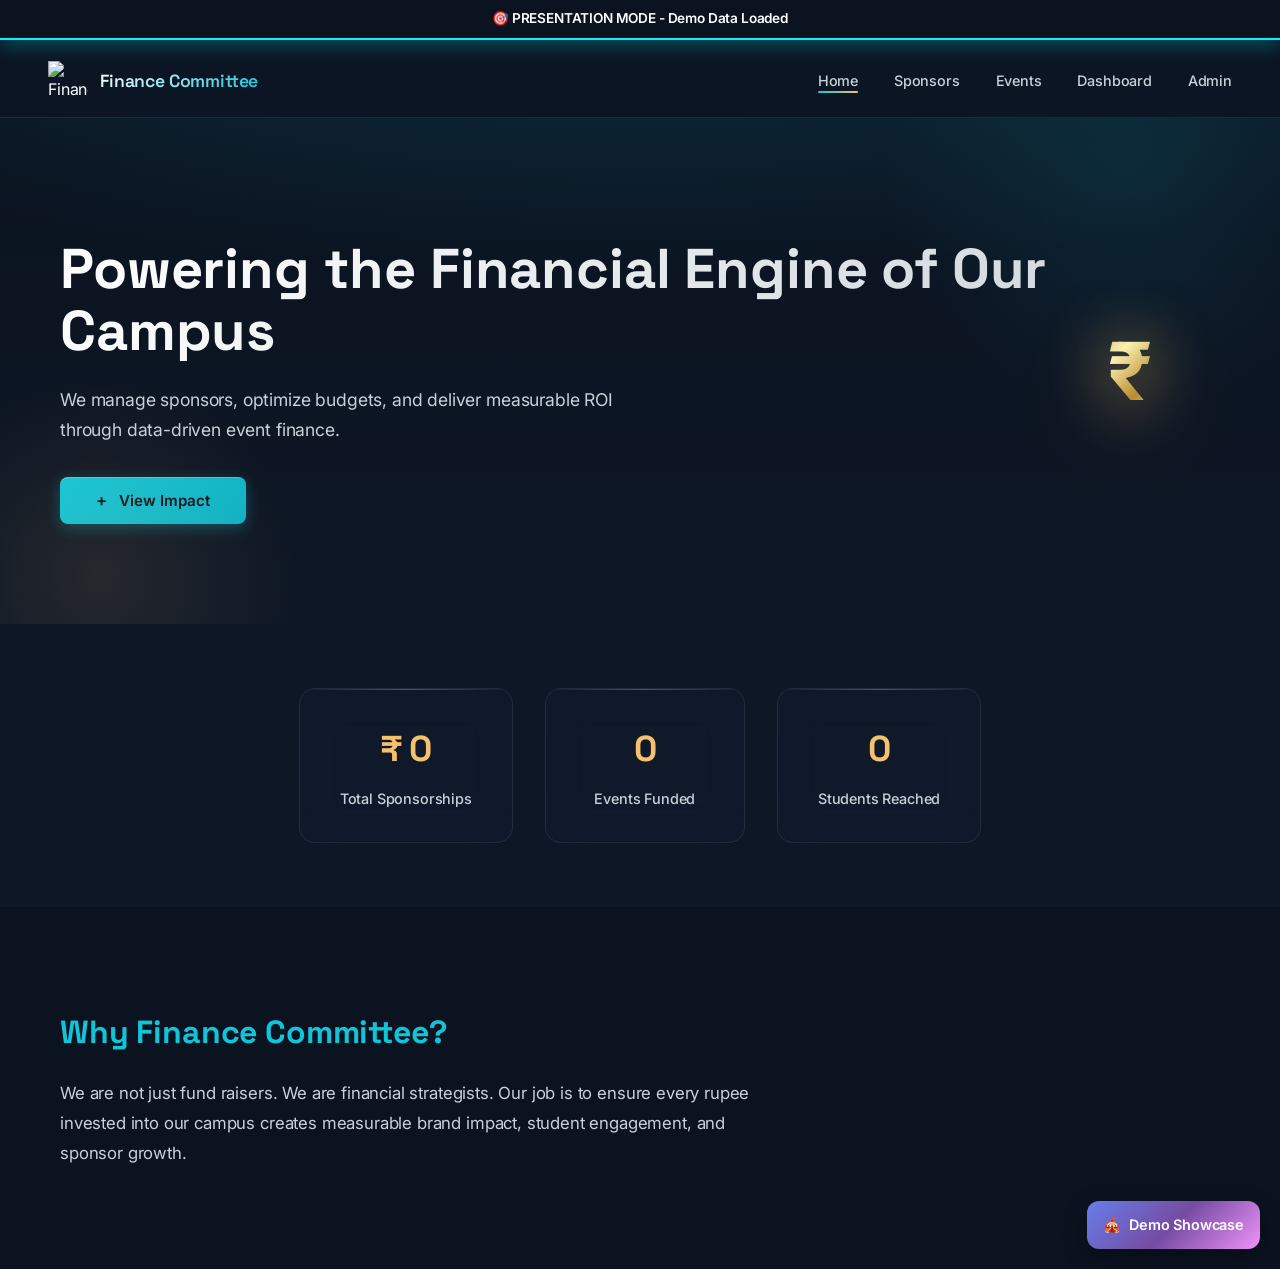
==== commit b517c95a: "Revert "v3.1 Woodish" This reverts commit f7e4062079745c1adf35bb8a53174584076848f6." ====
--- a/frontend/index.html
+++ b/frontend/index.html
@@ -1,325 +1,168 @@
 <!DOCTYPE html>
 <html lang="en">
-
 <head>
     <meta charset="UTF-8">
-    <meta name="viewport" content="width=device-width, initial-scale=1.0">
-    <title>Finance Committee — Partner With Us | College Sponsorship Platform</title>
-    <meta name="description"
-        content="Join brands that reach 50,000+ passionate students. Partner with the Finance Committee for unparalleled campus exposure, event branding, and Gen-Z engagement.">
-    <meta property="og:title" content="Finance Committee — Campus Sponsorship Platform">
-    <meta property="og:description" content="Amplify your brand on campus. Partner with us to reach 50,000+ students.">
-    <meta property="og:type" content="website">
+    <title>Finance Committee</title>
     <link rel="preconnect" href="https://fonts.googleapis.com">
     <link rel="preconnect" href="https://fonts.gstatic.com" crossorigin>
-    <link
-        href="https://fonts.googleapis.com/css2?family=Playfair+Display:ital,wght@0,400;0,500;0,600;0,700;0,800;1,400;1,600&family=Inter:wght@300;400;500;600&display=swap"
-        rel="stylesheet">
+    <link href="https://fonts.googleapis.com/css2?family=Inter:wght@300;400;500;600;700&family=Space+Grotesk:wght@500;600;700&display=swap" rel="stylesheet">
     <link rel="stylesheet" href="css/style.css">
 </head>
-
 <body>
 
-    <!-- Fluid Background Canvas -->
-    <canvas id="fluid-bg-canvas" class="fluid-canvas" aria-hidden="true"></canvas>
+<!-- Demo Mode Banner -->
+<div class="demo-mode-banner">
+    🎯 PRESENTATION MODE - Demo Data Loaded
+</div>
 
-    <!-- Navbar -->
-    <nav class="navbar" id="mainNav">
-        <div class="logo">
-            <div class="logo-icon">FC</div>
-            <span class="logo-text">Finance Committee</span>
-        </div>
-        <div class="nav-links">
-            <a href="index.html" class="nav-link active">Home</a>
-            <a href="events.html" class="nav-link">Events</a>
-            <a href="packages.html" class="nav-link">Packages</a>
-            <a href="login.html" class="nav-link nav-login">Committee Login</a>
-            <a href="packages.html#contact" class="nav-cta">Partner With Us</a>
-        </div>
-        <button class="nav-hamburger" id="navHamburger" aria-label="Open menu">
-            <span></span><span></span><span></span>
-        </button>
-    </nav>
+<!-- Enhanced Interactive Particles Background -->
+<div class="particles-bg" id="particlesContainer"></div>
 
-    <!-- Mobile Menu -->
-    <div class="mobile-menu" id="mobileMenu">
-        <a href="index.html">Home</a>
-        <a href="events.html">Events</a>
-        <a href="packages.html">Packages</a>
-        <a href="login.html">Committee Login</a>
-        <a href="packages.html#contact" class="mobile-cta">Partner With Us</a>
+<!-- Navbar -->
+<nav class="navbar">
+    <div class="logo">
+        <img src="assets/logo.svg" alt="Finance Committee Logo">
+        <span>Finance Committee</span>
     </div>
+<div class="nav-links">
+        <a href="index.html" class="nav-link active">Home</a>
+        <a href="sponsors.html" class="nav-link">Sponsors</a>
+        <a href="events.html" class="nav-link">Events</a>
+        <a href="dashboard.html" class="nav-link">Dashboard</a>
+        <a href="admin.html" class="nav-link">Admin</a>
+    </div>
+</nav>
 
-    <!-- Hero Section -->
-    <section class="hero" id="hero">
-        <div class="hero-inner">
-            <div class="hero-content">
-                <p class="hero-kicker reveal-up">Campus Sponsorship Platform &nbsp;·&nbsp; Est. 2018</p>
-                <h1 class="hero-title reveal-up">
-                    Amplify your<br>
-                    <em>brand</em> on campus.
-                </h1>
-                <p class="hero-sub reveal-up">
-                    Put your brand in front of <strong>50,000+ passionate students</strong> at premier college events.
-                    We deliver measurable reach, genuine engagement, and lasting brand recall.
-                </p>
-                <div class="hero-actions reveal-up">
-                    <a href="packages.html" class="btn-primary mag-btn">View Sponsorship Packages</a>
-                    <a href="events.html" class="btn-text">Explore Our Events →</a>
-                </div>
-            </div>
+<!-- Hero Section -->
+<section class="hero page-enter">
+    <div class="hero-3d-coin">₹</div>
+    <h1>Powering the Financial Engine of Our Campus</h1>
+    <p>
+        We manage sponsors, optimize budgets, and deliver measurable ROI
+        through data-driven event finance.
+    </p>
+    <button class="btn-primary btn-icon btn-add" onclick="window.location.href='dashboard.html'">View Impact</button>
+</section>
 
-            <div class="hero-visual">
-                <div class="hero-img-frame reveal-right">
-                    <img src="https://images.unsplash.com/photo-1540575467063-178a50c2df87?w=700&q=80"
-                        alt="College event crowd" class="hero-img" loading="lazy">
-                    <div class="hero-img-caption">TechFest 2024 &nbsp;·&nbsp; 2,500+ Attendees</div>
-                </div>
-                <div class="hero-stat-strip reveal-up" style="--delay:0.4s">
-                    <div class="hero-stat">
-                        <span class="hero-stat-num" id="heroStudents">50K+</span>
-                        <span class="hero-stat-label">Students Reached</span>
-                    </div>
-                    <div class="hero-stat-divider"></div>
-                    <div class="hero-stat">
-                        <span class="hero-stat-num">4.2×</span>
-                        <span class="hero-stat-label">Avg. ROI</span>
-                    </div>
-                    <div class="hero-stat-divider"></div>
-                    <div class="hero-stat">
-                        <span class="hero-stat-num" id="heroEvents">12+</span>
-                        <span class="hero-stat-label">Events / Year</span>
-                    </div>
-                </div>
-            </div>
-        </div>
-    </section>
+<!-- Stats Section -->
+<section class="stats page-enter">
+    <div class="stat-card">
+        <h2 id="total-sponsorships">₹ 0</h2>
+        <p>Total Sponsorships</p>
+    </div>
+    <div class="stat-card">
+        <h2 id="events-funded">0</h2>
+        <p>Events Funded</p>
+    </div>
+    <div class="stat-card">
+        <h2 id="students-reached">0</h2>
+        <p>Students Reached</p>
+    </div>
+</section>
 
-    <!-- Partner Logos Marquee -->
-    <section class="marquee-section">
-        <p class="marquee-label">Brands that have partnered with us</p>
-        <div class="marquee-track">
-            <div class="marquee-inner" id="marqueeInner">
-                <span class="marquee-logo">MediaHouse</span>
-                <span class="marquee-logo">NovaCorp</span>
-                <span class="marquee-logo">TechCorp</span>
-                <span class="marquee-logo">InnovateCo</span>
-                <span class="marquee-logo">Fintech Hub</span>
-                <span class="marquee-logo">StartupX</span>
-                <span class="marquee-logo">BrandMax</span>
-                <span class="marquee-logo">EdVentures</span>
-                <span class="marquee-logo">MediaHouse</span>
-                <span class="marquee-logo">NovaCorp</span>
-                <span class="marquee-logo">TechCorp</span>
-                <span class="marquee-logo">InnovateCo</span>
-                <span class="marquee-logo">Fintech Hub</span>
-                <span class="marquee-logo">StartupX</span>
-                <span class="marquee-logo">BrandMax</span>
-                <span class="marquee-logo">EdVentures</span>
-            </div>
-        </div>
-    </section>
+<!-- About -->
+<section class="about page-enter">
+    <h2>Why Finance Committee?</h2>
+    <p>
+        We are not just fund raisers. We are financial strategists.
+        Our job is to ensure every rupee invested into our campus
+        creates measurable brand impact, student engagement,
+        and sponsor growth.
+    </p>
+</section>
 
-    <!-- Stats Section — Editorial Hairline Grid -->
-    <section class="stats-section" id="stats">
-        <div class="stats-inner">
-            <div class="stat-item reveal-up" style="--delay:0s">
-                <span class="stat-num" id="stat-students">18,000+</span>
-                <span class="stat-label">Students Reached</span>
-            </div>
-            <div class="stat-divider"></div>
-            <div class="stat-item reveal-up" style="--delay:0.1s">
-                <span class="stat-num" id="stat-events">12+</span>
-                <span class="stat-label">Events Hosted</span>
-            </div>
-            <div class="stat-divider"></div>
-            <div class="stat-item reveal-up" style="--delay:0.2s">
-                <span class="stat-num" id="stat-sponsors">20+</span>
-                <span class="stat-label">Brand Partners</span>
-            </div>
-            <div class="stat-divider"></div>
-            <div class="stat-item reveal-up" style="--delay:0.3s">
-                <span class="stat-num">₹68L+</span>
-                <span class="stat-label">Total Sponsorships</span>
-            </div>
-        </div>
-    </section>
+<script type="module">
+    import { apiMethods, apiUtils } from './js/api.js';
 
-    <!-- Why Sponsor Section -->
-    <section class="why-section" id="why">
-        <div class="section-container">
-            <div class="why-intro">
-                <p class="section-eyebrow reveal-up">Why Partner With Us</p>
-                <h2 class="section-heading reveal-up">
-                    One investment.<br>
-                    <em>Unlimited</em> campus impact.
-                </h2>
-            </div>
-            <p class="why-body reveal-up">
-                We give your brand a presence that no billboard can replicate — inside the hearts, phones,
-                and conversations of India's next generation. Every event is a curated brand moment.
-            </p>
+    // Function to format number with + sign for large numbers
+    function formatLargeNumber(num, isCurrency = false) {
+        if (num >= 100000) {
+            return isCurrency ? `₹ ${(num / 100000).toFixed(1)}L+` : `${Math.floor(num / 1000)}K+`;
+        }
+        if (num >= 1000) {
+            return isCurrency ? `₹ ${(num / 1000).toFixed(1)}K` : `${Math.floor(num / 1000)}K`;
+        }
+        return isCurrency ? `₹ ${num.toLocaleString()}` : num.toLocaleString();
+    }
 
-            <div class="why-grid">
-                <div class="why-card reveal-up" style="--delay:0.05s">
-                    <div class="why-num">01</div>
-                    <h3>Gen-Z Access</h3>
-                    <p>Direct, authentic engagement with India's most-studied demographic. They trust campus brands more
-                        than digital ads.</p>
-                </div>
-                <div class="why-card reveal-up" style="--delay:0.1s">
-                    <div class="why-num">02</div>
-                    <h3>Measurable ROI</h3>
-                    <p>Every sponsorship package comes with post-event analytics: reach, impressions, booth traffic, and
-                        social engagement data.</p>
-                </div>
-                <div class="why-card reveal-up" style="--delay:0.15s">
-                    <div class="why-num">03</div>
-                    <h3>Stage & Brand Presence</h3>
-                    <p>From banner placements to on-stage mentions and dedicated booths — your brand is seen, heard, and
-                        remembered.</p>
-                </div>
-                <div class="why-card reveal-up" style="--delay:0.2s">
-                    <div class="why-num">04</div>
-                    <h3>Recruitment Pipeline</h3>
-                    <p>Connect with top talent on campus. Our events attract students from engineering, business,
-                        design, and more.</p>
-                </div>
-                <div class="why-card reveal-up" style="--delay:0.25s">
-                    <div class="why-num">05</div>
-                    <h3>Social Amplification</h3>
-                    <p>Every event covered across Instagram, LinkedIn, and YouTube — giving your brand organic,
-                        student-driven social reach.</p>
-                </div>
-                <div class="why-card reveal-up" style="--delay:0.3s">
-                    <div class="why-num">06</div>
-                    <h3>Trusted Management</h3>
-                    <p>A dedicated Finance Committee team with 7+ years of experience delivering on every commitment, on
-                        time.</p>
-                </div>
-            </div>
-        </div>
-    </section>
+    // Function to animate number counting
+    function animateNumber(element, target, isCurrency = false, duration = 2000) {
+        const start = 0;
+        const increment = target / (duration / 16);
+        let current = start;
 
-    <!-- CTA Section -->
-    <section class="cta-section reveal-up">
-        <div class="cta-inner">
-            <p class="section-eyebrow">Ready to connect?</p>
-            <h2 class="cta-heading">Reach 50,000+ students<br>at their most engaged.</h2>
-            <div class="cta-actions">
-                <a href="packages.html" class="btn-primary mag-btn">See Packages & Pricing</a>
-                <a href="packages.html#contact" class="btn-text">Talk to the team →</a>
-            </div>
-        </div>
-    </section>
+        const timer = setInterval(() => {
+            current += increment;
+            if (current >= target) {
+                current = target;
+                clearInterval(timer);
+            }
+            element.textContent = formatLargeNumber(Math.floor(current), isCurrency);
+        }, 16);
+    }
 
-    <!-- Footer -->
-    <footer class="footer">
-        <div class="footer-brand-block">
-            <span class="footer-brand-name">Finance<br>Committee.</span>
-            <p class="footer-brand-tagline">Connecting ambitious brands with<br>India's next generation of leaders.</p>
-        </div>
-        <div class="footer-body">
-            <div class="footer-col">
-                <h5 class="footer-col-head">Platform</h5>
-                <a href="index.html">Home</a>
-                <a href="events.html">Events</a>
-                <a href="packages.html">Sponsorship Packages</a>
-            </div>
-            <div class="footer-col">
-                <h5 class="footer-col-head">Enquiries</h5>
-                <a href="packages.html#contact">Partner With Us</a>
-                <a href="packages.html#contact">Custom Packages</a>
-            </div>
-            <div class="footer-col">
-                <h5 class="footer-col-head">Committee</h5>
-                <a href="login.html">Member Login</a>
-            </div>
-            <div class="footer-col footer-col-contact">
-                <h5 class="footer-col-head">Get In Touch</h5>
-                <a href="mailto:financecommittee@college.edu">financecommittee@college.edu</a>
-                <p>We respond within 24 hours.</p>
-            </div>
-        </div>
-        <div class="footer-bottom">
-            <span>© 2025 Finance Committee. All rights reserved.</span>
-            <div class="footer-logo-sm">
-                <div class="logo-icon-sm">FC</div>
-            </div>
-        </div>
-    </footer>
+    // Load dashboard stats with demo data for presentation
+    async function loadDashboardStats() {
+        try {
+            const analyticsData = await apiMethods.analytics.getDashboard();
+            
+            // Use comprehensive demo data if API fails
+            const demoData = {
+                financial: {
+                    total_sponsor_investment: 6800000,
+                    total_revenue: 1850000
+                },
+                events: {
+                    total_events: 12
+                }
+            };
+            
+            const data = analyticsData || demoData;
+            
+            if (data && data.financial) {
+                // Animate total sponsorships with demo data
+                const totalSponsorshipsElement = document.getElementById('total-sponsorships');
+                if (totalSponsorshipsElement && data.financial.total_sponsor_investment) {
+                    animateNumber(totalSponsorshipsElement, data.financial.total_sponsor_investment, true);
+                }
 
-    <script type="module">
-        import { apiMethods } from './js/api.js';
+                // Animate events funded with demo data
+                const eventsFundedElement = document.getElementById('events-funded');
+                if (eventsFundedElement && data.events?.total_events) {
+                    animateNumber(eventsFundedElement, data.events.total_events);
+                }
 
-        function animateCount(el, target, suffix = '+', duration = 2000) {
-            if (!el) return;
-            let start = 0;
-            const step = target / (duration / 16);
-            const timer = setInterval(() => {
-                start += step;
-                if (start >= target) { start = target; clearInterval(timer); }
-                const val = Math.floor(start);
-                el.textContent = val >= 1000 ? (val / 1000).toFixed(0) + 'K' + suffix : val + suffix;
-            }, 16);
+                // Animate students reached with demo data
+                const studentsReachedElement = document.getElementById('students-reached');
+                if (studentsReachedElement) {
+                    // Demo: each event reaches ~1500 students on average
+                    const estimatedReach = (data.events?.total_events || 12) * 1500;
+                    animateNumber(studentsReachedElement, estimatedReach);
+                }
+            }
+        } catch (error) {
+            console.error('Failed to load dashboard stats:', error);
+            // Fallback to default values with animation
+            animateNumber(document.getElementById('total-sponsorships'), 1200000, true); // 12L
+            animateNumber(document.getElementById('events-funded'), 40);
+            animateNumber(document.getElementById('students-reached'), 50000);
         }
+    }
 
-        async function loadStats() {
-            try {
-                const data = await apiMethods.analytics.getDashboard();
-                const events = data?.events?.total_events || 12;
-                const students = (events * 1500) || 18000;
-                const sponsors = data?.sponsors?.total_sponsors || 20;
-                animateCount(document.getElementById('stat-students'), students);
-                animateCount(document.getElementById('stat-events'), events);
-                animateCount(document.getElementById('stat-sponsors'), sponsors);
-            } catch {
-                animateCount(document.getElementById('stat-students'), 18000);
-                animateCount(document.getElementById('stat-events'), 12);
-                animateCount(document.getElementById('stat-sponsors'), 20);
-            }
-        }
-
-        // Scroll reveal — slow, graceful
-        const observer = new IntersectionObserver((entries) => {
-            entries.forEach(e => {
-                if (e.isIntersecting) { e.target.classList.add('revealed'); observer.unobserve(e.target); }
-            });
-        }, { threshold: 0.1 });
-        document.querySelectorAll('.reveal-up, .reveal-right').forEach(el => observer.observe(el));
-
-        // Navbar scroll effect
-        window.addEventListener('scroll', () => {
-            document.getElementById('mainNav').classList.toggle('scrolled', window.scrollY > 60);
-        });
-
-        // Mobile hamburger
-        document.getElementById('navHamburger').addEventListener('click', () => {
-            document.getElementById('mobileMenu').classList.toggle('open');
-        });
-
-        // Magnetic buttons: subtle pull towards cursor
-        document.querySelectorAll('.mag-btn').forEach(btn => {
-            btn.addEventListener('mousemove', (e) => {
-                const rect = btn.getBoundingClientRect();
-                const cx = rect.left + rect.width / 2;
-                const cy = rect.top + rect.height / 2;
-                const dx = (e.clientX - cx) * 0.18;
-                const dy = (e.clientY - cy) * 0.18;
-                btn.style.transform = `translate(${dx}px, ${dy}px)`;
-            });
-            btn.addEventListener('mouseleave', () => {
-                btn.style.transition = 'transform 0.5s cubic-bezier(0.22,1,0.36,1)';
-                btn.style.transform = 'translate(0,0)';
-                setTimeout(() => btn.style.transition = '', 500);
-            });
-        });
-
-        document.addEventListener('DOMContentLoaded', () => setTimeout(loadStats, 600));
+    // Initialize when DOM is ready
+    document.addEventListener('DOMContentLoaded', () => {
+        // Small delay for visual effect
+        setTimeout(loadDashboardStats, 500);
+    });
     </script>
-
-    <script src="js/fluid-bg.js"></script>
+    
+    <!-- Enhanced Particle System -->
+    <script type="module" src="js/particles.js"></script>
+    
+    <!-- Page Transitions -->
     <script type="module" src="js/transitions.js"></script>
+    
+    <!-- Demo Showcase -->
+    <script type="module" src="js/demo-showcase.js"></script>
 </body>
-
-</html>+</html>
--- a/frontend/css/style.css
+++ b/frontend/css/style.css
@@ -1,56 +1,51 @@
-/* ================================================================
-   FINANCE COMMITTEE — WOODISH EDITORIAL THEME
-   Warm Alabaster × Espresso × Soft Oak
-   ================================================================ */
-
-@import url('https://fonts.googleapis.com/css2?family=Playfair+Display:ital,wght@0,400;0,500;0,600;0,700;0,800;1,400;1,600&family=Inter:wght@300;400;500;600&display=swap');
-
-/* ================================================================
-   DESIGN TOKENS
-   ================================================================ */
+/* ===== PREMIUM FINANCE COMMITTEE STYLES ===== */
+@import url('https://fonts.googleapis.com/css2?family=Inter:wght@300;400;500;600;700&family=Space+Grotesk:wght@500;600;700&display=swap');
 :root {
-    /* Woodish Color Palette */
-    --bg: #F7F5F0;
-    /* alabaster warm */
-    --bg-2: #EDE9E1;
-    /* linen/oatmeal */
-    --bg-3: #E2DDD5;
-    /* darker surface */
-    --wood: #C4A484;
-    /* soft oak accent */
-    --wood-dark: #A0714F;
-    /* walnut */
-    --espresso: #2C241B;
-    /* deep brown text */
-    --ink: #44392E;
-    /* body text */
-    --muted: #8A7D70;
-    /* muted text */
-    --hairline: #D5CFC6;
-    /* 1px borders */
-    --warm-white: #FDFCFA;
-    /* card surfaces */
-
+    /* Colors */
+    --teal: #11C5D9;
+    --teal-glow: rgba(17, 197, 217, 0.15);
+    --navy: #0B1320;
+    --gold: #F5C16C;
+    --gold-glow: rgba(245, 193, 108, 0.1);
+    --text-primary: #FFFFFF;
+    --text-secondary: #C8D1D9;
+    --muted: #8A95A3;
+    --border: rgba(255, 255, 255, 0.08);
+    --card: rgba(17, 28, 46, 0.6);
+    --section: #0E1726;
+    --hover: #16263F;
+    --input: #1B2F4A;
+    --success: #21E6A2;
+    --warning: #F2B94B;
+    --error: #E94B4B;
+    
+    /* Enhanced Visual Variables */
+    /* Primary Gradients */
+    --gradient-cosmic: linear-gradient(135deg, #667eea 0%, #764ba2 50%, #f093fb 100%);
+    --gradient-aurora: linear-gradient(135deg, #0ff 0%, #00d4ff 25%, #7c3aed 75%, #f472b6 100%);
+    --gradient-gold-royal: linear-gradient(135deg, #BF953F, #FCF6BA, #B38728, #FBF5B7);
+    
+    /* Neon Accents */
+    --neon-cyan: #00f7ff;
+    --neon-magenta: #ff00ff;
+    --neon-purple: #9945FF;
+    
+    /* 3D Depth Colors */
+    --depth-1: rgba(255,255,255,0.1);
+    --depth-2: rgba(255,255,255,0.05);
+    --depth-shadow: rgba(0,0,0,0.4);
+    
     /* Typography */
-    --font-serif: 'Playfair Display', Georgia, 'Times New Roman', serif;
-    --font-sans: 'Inter', -apple-system, BlinkMacSystemFont, sans-serif;
-
-    /* Easing */
-    --ease-out: cubic-bezier(0.22, 1, 0.36, 1);
-    --ease-in-out: cubic-bezier(0.4, 0, 0.2, 1);
-
-    /* Shadows — warm, soft, no cool-tones */
-    --shadow-sm: 0 2px 8px rgba(44, 36, 27, 0.06);
-    --shadow-md: 0 8px 32px rgba(44, 36, 27, 0.1);
-    --shadow-lg: 0 20px 60px rgba(44, 36, 27, 0.14);
-}
-
-/* ================================================================
-   RESET & BASE
-   ================================================================ */
-*,
-*::before,
-*::after {
+    --font-primary: 'Inter', -apple-system, BlinkMacSystemFont, sans-serif;
+    --font-display: 'Space Grotesk', 'Inter', sans-serif;
+    /* Transitions */
+    --ease-out: cubic-bezier(0.4, 0, 0.2, 1);
+    --transition-fast: 0.15s var(--ease-out);
+    --transition-base: 0.3s var(--ease-out);
+    --transition-slow: 0.5s var(--ease-out);
+}
+
+* {
     margin: 0;
     padding: 0;
     box-sizing: border-box;
@@ -61,1875 +56,1856 @@
 }
 
 body {
-    font-family: var(--font-sans);
-    font-size: 16px;
+    font-family: var(--font-primary);
     font-weight: 400;
-    background: var(--bg);
-    color: var(--ink);
-    line-height: 1.65;
+    background: var(--navy);
+    color: var(--text-primary);
+    line-height: 1.6;
+    letter-spacing: -0.01em;
     -webkit-font-smoothing: antialiased;
     -moz-osx-font-smoothing: grayscale;
-    overflow-x: hidden;
-}
-
-a {
-    color: inherit;
-    text-decoration: none;
-}
-
-img {
-    max-width: 100%;
-    display: block;
-}
-
-/* ================================================================
-   FLUID CANVAS BACKGROUND
-   ================================================================ */
-.fluid-canvas {
-    position: fixed;
-    inset: 0;
-    z-index: 0;
-    pointer-events: none;
-    width: 100vw;
-    height: 100vh;
-    opacity: 0.65;
-}
-
-/* All site content sits above the canvas */
-.navbar,
-section,
-footer,
-.mobile-menu {
-    position: relative;
-    z-index: 1;
-}
-
-/* ================================================================
-   PAGE TRANSITION (from transitions.js)
-   ================================================================ */
-body.page-loading {
-    opacity: 0;
-    transform: translateY(12px);
-    transition: opacity 0.7s var(--ease-out), transform 0.7s var(--ease-out);
-}
-
-body.page-loaded {
-    opacity: 1;
-    transform: translateY(0);
-}
-
-body.page-exit {
-    opacity: 0;
-    transform: translateY(-12px);
-    transition: opacity 0.3s var(--ease-in-out), transform 0.3s var(--ease-in-out);
-}
-
-/* ================================================================
-   SCROLL REVEAL ANIMATIONS — slow, graceful
-   ================================================================ */
-.reveal-up {
-    opacity: 0;
-    transform: translateY(28px);
-    transition: opacity 0.9s var(--ease-out) var(--delay, 0s),
-        transform 0.9s var(--ease-out) var(--delay, 0s);
-}
-
-.reveal-right {
-    opacity: 0;
-    transform: translateX(32px);
-    transition: opacity 0.9s var(--ease-out) var(--delay, 0s),
-        transform 0.9s var(--ease-out) var(--delay, 0s);
-}
-
-.reveal-up.revealed,
-.reveal-right.revealed {
-    opacity: 1;
-    transform: translate(0, 0);
-}
-
-/* ================================================================
-   NAVBAR
-   ================================================================ */
+}
+
+/* ===== NAVBAR ===== */
 .navbar {
-    display: flex;
-    align-items: center;
-    justify-content: space-between;
-    padding: 20px 60px;
-    background: rgba(247, 245, 240, 0.85);
+    background: rgba(14, 23, 38, 0.85);
     backdrop-filter: blur(20px);
     -webkit-backdrop-filter: blur(20px);
-    border-bottom: 1px solid var(--hairline);
+    padding: 16px 48px;
+    display: flex;
+    justify-content: space-between;
+    align-items: center;
+    border-bottom: 1px solid var(--border);
     position: sticky;
     top: 0;
-    z-index: 200;
-    transition: box-shadow 0.4s var(--ease-out);
-}
-
-.navbar.scrolled {
-    box-shadow: 0 4px 24px rgba(44, 36, 27, 0.1);
-}
-
-/* Logo */
+    z-index: 100;
+}
+
 .logo {
     display: flex;
     align-items: center;
     gap: 12px;
 }
 
-.logo-icon {
-    width: 38px;
-    height: 38px;
-    background: var(--espresso);
-    color: var(--bg);
-    font-family: var(--font-serif);
-    font-size: 0.85rem;
-    font-style: italic;
+.logo img {
+    width: 40px;
+    height: 40px;
+    object-fit: contain;
+}
+
+.logo span {
+    font-family: var(--font-display);
+    font-weight: 600;
+    font-size: 1.1rem;
+    background: linear-gradient(135deg, #fff, var(--teal));
+    -webkit-background-clip: text;
+    -webkit-text-fill-color: transparent;
+    background-clip: text;
+}
+
+.nav-links a {
+    color: var(--text-secondary);
+    text-decoration: none;
+    margin-left: 32px;
+    font-weight: 500;
+    font-size: 0.9rem;
+    position: relative;
+    transition: color var(--transition-base);
+}
+
+.nav-links a::after {
+    content: '';
+    position: absolute;
+    bottom: -4px;
+    left: 0;
+    width: 0;
+    height: 2px;
+    background: linear-gradient(90deg, var(--teal), var(--gold));
+    border-radius: 1px;
+    transition: width var(--transition-base);
+}
+
+.nav-links a:hover {
+    color: #fff;
+}
+
+.nav-links a:hover::after,
+.nav-links a.active::after {
+    width: 100%;
+}
+
+/* ===== HERO ===== */
+.hero {
+    padding: 120px 60px 100px;
+    background: 
+        radial-gradient(ellipse 80% 50% at 50% -20%, var(--teal-glow), transparent),
+        linear-gradient(180deg, var(--navy), var(--section));
+    position: relative;
+    overflow: hidden;
+}
+
+.hero::before {
+    content: '';
+    position: absolute;
+    top: -200px;
+    right: -100px;
+    width: 500px;
+    height: 500px;
+    background: radial-gradient(circle, rgba(17, 197, 217, 0.1), transparent 70%);
+    animation: pulse 8s ease-in-out infinite;
+    pointer-events: none;
+}
+
+.hero::after {
+    content: '';
+    position: absolute;
+    bottom: -150px;
+    left: -100px;
+    width: 400px;
+    height: 400px;
+    background: radial-gradient(circle, var(--gold-glow), transparent 70%);
+    animation: pulse 10s ease-in-out infinite reverse;
+    pointer-events: none;
+}
+
+@keyframes pulse {
+    0%, 100% { opacity: 0.5; transform: scale(1); }
+    50% { opacity: 1; transform: scale(1.1); }
+}
+
+.hero h1 {
+    font-family: var(--font-display);
+    font-size: clamp(2.5rem, 5vw, 3.5rem);
+    font-weight: 700;
+    line-height: 1.1;
+    margin-bottom: 24px;
+    background: linear-gradient(135deg, #fff 0%, var(--text-secondary) 100%);
+    -webkit-background-clip: text;
+    -webkit-text-fill-color: transparent;
+    background-clip: text;
+    position: relative;
+    z-index: 1;
+}
+
+.hero p {
+    color: var(--text-secondary);
+    max-width: 560px;
+    line-height: 1.7;
+    font-size: 1.1rem;
+    position: relative;
+    z-index: 1;
+}
+
+/* ===== BUTTONS ===== */
+.btn-primary {
+    margin-top: 32px;
+    padding: 14px 36px;
+    background: linear-gradient(135deg, var(--teal), #0FB1C3);
+    border: none;
+    border-radius: 8px;
+    color: var(--navy);
+    font-family: var(--font-primary);
+    font-weight: 600;
+    font-size: 0.95rem;
+    cursor: pointer;
+    position: relative;
+    overflow: hidden;
+    transition: all var(--transition-base);
+    box-shadow: 
+        0 4px 15px rgba(17, 197, 217, 0.3),
+        inset 0 1px 0 rgba(255, 255, 255, 0.2);
+}
+
+.btn-primary::after {
+    content: '';
+    position: absolute;
+    top: -50%;
+    left: -100%;
+    width: 60%;
+    height: 200%;
+    background: linear-gradient(90deg, transparent, rgba(255, 255, 255, 0.6), rgba(255, 255, 255, 0.8), rgba(255, 255, 255, 0.6), transparent);
+    transform: skewX(-20deg);
+    transition: left 0.7s cubic-bezier(0.4, 0, 0.2, 1);
+}
+
+.btn-primary:hover {
+    transform: translateY(-2px);
+    box-shadow: 
+        0 8px 25px rgba(17, 197, 217, 0.4),
+        inset 0 1px 0 rgba(255, 255, 255, 0.3);
+}
+
+.btn-primary:hover::after {
+    left: 150%;
+}
+
+.btn-primary:active {
+    transform: translateY(0);
+}
+
+/* ===== STATS ===== */
+.stats {
+    display: flex;
+    justify-content: center;
+    gap: 32px;
+    padding: 64px;
+    background: var(--section);
+}
+
+.stat-card {
+    background: var(--card);
+    backdrop-filter: blur(20px);
+    -webkit-backdrop-filter: blur(20px);
+    border: 1px solid var(--border);
+    border-radius: 16px;
+    padding: 32px 40px;
+    text-align: center;
+    min-width: 200px;
+    position: relative;
+    overflow: hidden;
+    transition: all 0.4s var(--ease-out);
+    animation: fadeInUp 0.6s ease forwards;
+    opacity: 0;
+    transform-style: preserve-3d;
+    perspective: 1000px;
+}
+
+.stat-card:nth-child(1) { animation-delay: 0.1s; }
+.stat-card:nth-child(2) { animation-delay: 0.2s; }
+.stat-card:nth-child(3) { animation-delay: 0.3s; }
+
+.stat-card::before {
+    content: '';
+    position: absolute;
+    top: 0;
+    left: 0;
+    right: 0;
+    height: 1px;
+    background: linear-gradient(90deg, transparent, rgba(17, 197, 217, 0.5), transparent);
+}
+
+.stat-card:hover {
+    transform: translateY(-4px) rotateX(5deg) rotateY(5deg);
+    border-color: rgba(17, 197, 217, 0.2);
+    box-shadow: 
+        0 20px 40px rgba(0, 0, 0, 0.3),
+        0 0 60px rgba(17, 197, 217, 0.1);
+}
+
+.stat-card h2 {
+    color: var(--gold);
+    font-family: var(--font-display);
+    font-size: 2.25rem;
+    font-weight: 700;
+    letter-spacing: -0.02em;
+}
+
+.stat-card p {
+    color: var(--text-secondary);
+    margin-top: 8px;
+    font-size: 0.9rem;
+    font-weight: 500;
+}
+
+@keyframes fadeInUp {
+    from {
+        opacity: 0;
+        transform: translateY(20px);
+    }
+    to {
+        opacity: 1;
+        transform: translateY(0);
+    }
+}
+
+/* ===== ABOUT ===== */
+.about {
+    padding: 100px 60px;
+    position: relative;
+}
+
+.about h2 {
+    font-family: var(--font-display);
+    color: var(--teal);
+    font-size: 2rem;
+    margin-bottom: 20px;
+}
+
+.about p {
+    max-width: 700px;
+    color: var(--text-secondary);
+    line-height: 1.8;
+    font-size: 1.05rem;
+}
+
+/* ===== CHART CONTAINER ===== */
+.chart-section {
+    padding: 64px;
+    background: var(--navy);
+}
+
+.chart-container {
+    background: var(--card);
+    border: 1px solid var(--border);
+    border-radius: 16px;
+    padding: 32px;
+    max-width: 800px;
+    margin: 0 auto;
+    height: 400px;
+}
+
+/* ===== AUTH PAGES ===== */
+.auth-page {
+    background: linear-gradient(135deg, var(--navy), var(--section));
+    min-height: 100vh;
     display: flex;
     align-items: center;
     justify-content: center;
-    border-radius: 6px;
+    padding: 20px;
+}
+
+.auth-container {
+    width: 100%;
+    max-width: 420px;
+}
+
+.auth-card {
+    background: var(--card);
+    backdrop-filter: blur(20px);
+    -webkit-backdrop-filter: blur(20px);
+    border: 1px solid var(--border);
+    border-radius: 16px;
+    padding: 40px;
+    box-shadow: 
+        0 20px 40px rgba(0, 0, 0, 0.3),
+        0 0 60px rgba(17, 197, 217, 0.1);
+}
+
+.auth-logo {
+    text-align: center;
+    margin-bottom: 32px;
+}
+
+.auth-logo img {
+    width: 60px;
+    height: 60px;
+    margin-bottom: 16px;
+    object-fit: contain;
+}
+
+.auth-logo h1 {
+    font-family: var(--font-display);
+    font-size: 1.5rem;
+    font-weight: 700;
+    background: linear-gradient(135deg, #fff, var(--teal));
+    -webkit-background-clip: text;
+    -webkit-text-fill-color: transparent;
+    background-clip: text;
+    margin: 0;
+}
+
+.auth-form h2 {
+    font-family: var(--font-display);
+    font-size: 1.5rem;
     font-weight: 600;
-    letter-spacing: 0.5px;
-}
-
-.logo-text {
-    font-family: var(--font-serif);
-    font-size: 1.05rem;
+    color: var(--text-primary);
+    margin-bottom: 8px;
+}
+
+.auth-subtitle {
+    color: var(--text-secondary);
+    margin-bottom: 32px;
+    font-size: 0.95rem;
+}
+
+.form-group {
+    margin-bottom: 24px;
+}
+
+.form-group label {
+    display: block;
+    color: var(--text-secondary);
     font-weight: 500;
-    color: var(--espresso);
-}
-
-/* Nav Links */
-.nav-links {
+    margin-bottom: 8px;
+    font-size: 0.9rem;
+}
+
+.form-group input,
+.form-group select {
+    width: 100%;
+    padding: 12px 16px;
+    background: var(--input);
+    border: 1px solid var(--border);
+    border-radius: 8px;
+    color: var(--text-primary);
+    font-family: var(--font-primary);
+    font-size: 0.95rem;
+    transition: all var(--transition-base);
+}
+
+.form-group input:focus,
+.form-group select:focus {
+    outline: none;
+    border-color: var(--teal);
+    box-shadow: 0 0 0 3px rgba(17, 197, 217, 0.1);
+}
+
+.form-checkbox {
     display: flex;
     align-items: center;
-    gap: 36px;
-}
-
-.nav-link {
-    font-size: 0.82rem;
+    margin-bottom: 24px;
+}
+
+.form-checkbox input[type="checkbox"] {
+    width: auto;
+    margin-right: 12px;
+}
+
+.form-checkbox label {
+    color: var(--text-secondary);
+    font-size: 0.9rem;
+    cursor: pointer;
+}
+
+.password-requirements {
+    margin-top: 8px;
+    font-size: 0.85rem;
+    color: var(--text-secondary);
+}
+
+.password-requirements ul {
+    margin: 8px 0 0 20px;
+    padding: 0;
+}
+
+.password-requirements li {
+    margin-bottom: 4px;
+    list-style: none;
+    position: relative;
+    padding-left: 20px;
+}
+
+.password-requirements li::before {
+    content: '○';
+    position: absolute;
+    left: 0;
+    color: var(--text-secondary);
+}
+
+.password-requirements li.valid::before {
+    content: '✓';
+    color: var(--success);
+}
+
+.password-requirements li.valid {
+    color: var(--success);
+}
+
+.auth-links {
+    text-align: center;
+    margin-top: 24px;
+}
+
+.auth-links a {
+    color: var(--teal);
+    text-decoration: none;
+    font-size: 0.9rem;
+    transition: color var(--transition-base);
+}
+
+.auth-links a:hover {
+    color: #fff;
+}
+
+.auth-footer {
+    text-align: center;
+    margin-top: 32px;
+    padding-top: 24px;
+    border-top: 1px solid var(--border);
+}
+
+.auth-footer p {
+    color: var(--text-secondary);
+    font-size: 0.9rem;
+    margin: 0;
+}
+
+.auth-footer a {
+    color: var(--teal);
+    text-decoration: none;
+    transition: color var(--transition-base);
+}
+
+.auth-footer a:hover {
+    color: #fff;
+}
+
+.btn-full {
+    width: 100%;
+    justify-content: center;
+}
+
+.error-message,
+.success-message {
+    padding: 12px 16px;
+    border-radius: 6px;
+    margin-bottom: 24px;
+    font-size: 0.9rem;
+    display: none;
+}
+
+.error-message {
+    background: rgba(233, 75, 75, 0.1);
+    border: 1px solid rgba(233, 75, 75, 0.3);
+    color: var(--error);
+}
+
+.success-message {
+    background: rgba(33, 230, 162, 0.1);
+    border: 1px solid rgba(33, 230, 162, 0.3);
+    color: var(--success);
+}
+
+.error-message.show,
+.success-message.show {
+    display: block;
+}
+
+.loading-overlay {
+    position: fixed;
+    top: 0;
+    left: 0;
+    width: 100%;
+    height: 100%;
+    background: rgba(11, 19, 32, 0.8);
+    display: flex;
+    align-items: center;
+    justify-content: center;
+    z-index: 9999;
+}
+
+.loading-spinner {
+    width: 40px;
+    height: 40px;
+    border: 3px solid var(--border);
+    border-top: 3px solid var(--teal);
+    border-radius: 50%;
+    animation: spin 1s linear infinite;
+}
+
+@keyframes spin {
+    0% { transform: rotate(0deg); }
+    100% { transform: rotate(360deg); }
+}
+
+.no-data {
+    text-align: center;
+    padding: 60px 20px;
+    color: var(--text-secondary);
+}
+
+.no-data p {
+    margin-bottom: 24px;
+    font-size: 1.1rem;
+}
+
+.sponsor-card {
+    background: var(--card);
+    border: 1px solid var(--border);
+    border-radius: 12px;
+    padding: 24px;
+    margin-bottom: 20px;
+    transition: all var(--transition-base);
+    transform-style: preserve-3d;
+    perspective: 1000px;
+}
+
+.sponsor-card:hover {
+    border-color: rgba(17, 197, 217, 0.3);
+    transform: translateY(-2px) rotateX(3deg) rotateY(3deg);
+    box-shadow: 0 10px 25px rgba(0, 0, 0, 0.2);
+}
+
+.sponsor-header {
+    display: flex;
+    justify-content: space-between;
+    align-items: center;
+    margin-bottom: 16px;
+}
+
+.sponsor-header h3 {
+    font-family: var(--font-display);
+    font-size: 1.2rem;
+    font-weight: 600;
+    color: var(--text-primary);
+    margin: 0;
+}
+
+.industry-badge {
+    background: rgba(245, 193, 108, 0.2);
+    color: var(--gold);
+    padding: 4px 12px;
+    border-radius: 20px;
+    font-size: 0.8rem;
     font-weight: 500;
-    letter-spacing: 0.08em;
-    text-transform: uppercase;
+}
+
+.sponsor-details {
+    margin-bottom: 20px;
+}
+
+.detail-item {
+    display: flex;
+    margin-bottom: 8px;
+}
+
+.detail-item .label {
+    color: var(--text-secondary);
+    font-weight: 500;
+    width: 80px;
+    font-size: 0.9rem;
+}
+
+.detail-item .value {
+    color: var(--text-primary);
+    flex: 1;
+    font-size: 0.9rem;
+}
+
+.detail-item .value.investment {
+    font-weight: 600;
+    color: var(--gold);
+}
+
+.sponsor-actions {
+    display: flex;
+    gap: 12px;
+}
+
+.btn-secondary {
+    background: var(--input);
+    color: var(--text-primary);
+    padding: 8px 16px;
+    border: 1px solid var(--border);
+    border-radius: 6px;
+    cursor: pointer;
+    transition: all var(--transition-base);
+    font-family: var(--font-primary);
+    font-size: 0.9rem;
+}
+
+.btn-secondary:hover {
+    background: var(--hover);
+    border-color: rgba(255, 255, 255, 0.2);
+}
+
+.btn-danger {
+    background: var(--error);
+    color: #fff;
+    padding: 8px 16px;
+    border: none;
+    border-radius: 6px;
+    cursor: pointer;
+    transition: all var(--transition-base);
+    font-family: var(--font-primary);
+    font-size: 0.9rem;
+}
+
+.btn-danger:hover {
+    background: #d63447;
+    transform: translateY(-1px);
+}
+
+/* ===== SPONSORS PAGE ===== */
+.sponsors-header {
+    padding: 32px 60px;
+    background: var(--section);
+    border-bottom: 1px solid var(--border);
+}
+
+.sponsors-controls {
+    display: flex;
+    gap: 16px;
+    align-items: center;
+    max-width: 1200px;
+    margin: 0 auto;
+    flex-wrap: wrap;
+}
+
+.search-input {
+    padding: 10px 16px;
+    background: var(--input);
+    border: 1px solid var(--border);
+    border-radius: 8px;
+    color: var(--text-primary);
+    font-family: var(--font-primary);
+    font-size: 0.9rem;
+    width: 250px;
+    transition: all var(--transition-base);
+}
+
+.search-input:focus {
+    outline: none;
+    border-color: var(--teal);
+    box-shadow: 0 0 0 3px rgba(17, 197, 217, 0.1);
+}
+
+.filter-select {
+    padding: 10px 16px;
+    background: var(--input);
+    border: 1px solid var(--border);
+    border-radius: 8px;
+    color: var(--text-primary);
+    font-family: var(--font-primary);
+    font-size: 0.9rem;
+    min-width: 150px;
+    transition: all var(--transition-base);
+}
+
+.filter-select:focus {
+    outline: none;
+    border-color: var(--teal);
+    box-shadow: 0 0 0 3px rgba(17, 197, 217, 0.1);
+}
+
+/* ===== RESPONSIVE ===== */
+@media (max-width: 992px) {
+    .hero {
+        padding: 80px 40px;
+    }
+    
+    .stats {
+        flex-wrap: wrap;
+        padding: 48px 32px;
+    }
+    
+    .stat-card {
+        min-width: calc(50% - 16px);
+    }
+}
+
+@media (max-width: 768px) {
+    .navbar {
+        padding: 12px 20px;
+        flex-direction: column;
+        gap: 16px;
+    }
+    
+    .nav-links {
+        width: 100%;
+        display: flex;
+        justify-content: center;
+    }
+    
+    .nav-links a {
+        margin: 0 12px;
+        font-size: 0.85rem;
+    }
+    
+    .hero {
+        padding: 60px 24px;
+        text-align: center;
+    }
+    
+    .hero h1 {
+        font-size: 2rem;
+    }
+    
+    .hero p {
+        margin: 0 auto;
+    }
+    
+    .stats {
+        flex-direction: column;
+        padding: 32px 24px;
+        gap: 16px;
+    }
+    
+    .stat-card {
+        min-width: 100%;
+    }
+    
+    .about {
+        padding: 48px 24px;
+    }
+    
+    .chart-section {
+        padding: 32px 16px;
+    }
+}
+
+/* ===== ADMIN STYLES ===== */
+.admin-container {
+    max-width: 1200px;
+    margin: 0 auto;
+    padding: 40px 20px;
+}
+
+.admin-header {
+    margin-bottom: 40px;
+}
+
+.admin-header h1 {
+    font-family: var(--font-display);
+    font-size: 2.5rem;
+    font-weight: 700;
+    color: var(--text-primary);
+    margin-bottom: 12px;
+}
+
+.admin-header p {
+    color: var(--text-secondary);
+    font-size: 1.1rem;
+    max-width: 600px;
+}
+
+.admin-sections {
+    display: grid;
+    gap: 40px;
+}
+
+.admin-section {
+    background: var(--card);
+    border: 1px solid var(--border);
+    border-radius: 16px;
+    padding: 32px;
+}
+
+.section-header {
+    display: flex;
+    justify-content: space-between;
+    align-items: center;
+    margin-bottom: 24px;
+}
+
+.section-header h2 {
+    font-family: var(--font-display);
+    font-size: 1.5rem;
+    font-weight: 600;
+    color: var(--text-primary);
+    margin: 0;
+}
+
+.users-grid {
+    display: grid;
+    grid-template-columns: repeat(auto-fill, minmax(300px, 1fr));
+    gap: 20px;
+}
+
+.user-card {
+    background: var(--input);
+    border: 1px solid var(--border);
+    border-radius: 12px;
+    padding: 20px;
+    display: flex;
+    align-items: center;
+    gap: 16px;
+    transition: all var(--transition-base);
+}
+
+.user-card:hover {
+    border-color: rgba(17, 197, 217, 0.3);
+    transform: translateY(-2px);
+}
+
+.user-avatar {
+    width: 50px;
+    height: 50px;
+    background: linear-gradient(135deg, var(--teal), var(--gold));
+    border-radius: 50%;
+    display: flex;
+    align-items: center;
+    justify-content: center;
+    font-weight: 600;
+    font-size: 1.2rem;
+    color: var(--navy);
+}
+
+.user-info {
+    flex: 1;
+}
+
+.user-info h4 {
+    font-family: var(--font-display);
+    font-size: 1.1rem;
+    font-weight: 600;
+    color: var(--text-primary);
+    margin: 0 0 4px 0;
+}
+
+.user-info p {
+    color: var(--text-secondary);
+    font-size: 0.9rem;
+    margin: 0 0 8px 0;
+}
+
+.role-badge {
+    display: inline-block;
+    padding: 4px 12px;
+    border-radius: 20px;
+    font-size: 0.8rem;
+    font-weight: 500;
+}
+
+.role-admin {
+    background: rgba(233, 75, 75, 0.2);
+    color: var(--error);
+}
+
+.role-finance {
+    background: rgba(17, 197, 217, 0.2);
+    color: var(--teal);
+}
+
+.user-actions {
+    display: flex;
+    flex-direction: column;
+    gap: 8px;
+}
+
+.btn-sm {
+    padding: 6px 12px;
+    font-size: 0.8rem;
+}
+
+.admin-stats {
+    display: grid;
+    grid-template-columns: repeat(auto-fit, minmax(200px, 1fr));
+    gap: 24px;
+}
+
+.admin-stat-card {
+    background: var(--input);
+    border: 1px solid var(--border);
+    border-radius: 12px;
+    padding: 24px;
+    text-align: center;
+    transition: all var(--transition-base);
+}
+
+.admin-stat-card:hover {
+    border-color: rgba(17, 197, 217, 0.3);
+    transform: translateY(-2px);
+}
+
+.admin-stat-card h3 {
+    color: var(--text-secondary);
+    font-size: 0.9rem;
+    font-weight: 500;
+    margin-bottom: 8px;
+}
+
+.stat-value {
+    font-family: var(--font-display);
+    font-size: 2rem;
+    font-weight: 700;
+    color: var(--teal);
+}
+
+.settings-form {
+    display: grid;
+    gap: 24px;
+    max-width: 500px;
+}
+
+.setting-select,
+.setting-input {
+    width: 100%;
+    padding: 12px 16px;
+    background: var(--input);
+    border: 1px solid var(--border);
+    border-radius: 8px;
+    color: var(--text-primary);
+    font-family: var(--font-primary);
+    font-size: 0.95rem;
+    transition: all var(--transition-base);
+}
+
+.setting-select:focus,
+.setting-input:focus {
+    outline: none;
+    border-color: var(--teal);
+    box-shadow: 0 0 0 3px rgba(17, 197, 217, 0.1);
+}
+
+.activity-log {
+    max-height: 400px;
+    overflow-y: auto;
+    border: 1px solid var(--border);
+    border-radius: 8px;
+    padding: 16px;
+    background: var(--input);
+}
+
+.activity-item {
+    display: flex;
+    align-items: center;
+    gap: 12px;
+    padding: 12px;
+    border-bottom: 1px solid var(--border);
+    transition: background-color var(--transition-base);
+}
+
+.activity-item:hover {
+    background-color: var(--hover);
+}
+
+.activity-event {
+    border-left: 3px solid var(--teal);
+}
+
+.activity-sponsor {
+    border-left: 3px solid var(--gold);
+}
+
+.activity-auth {
+    border-left: 3px solid var(--success);
+}
+
+.activity-finance {
+    border-left: 3px solid var(--warning);
+}
+
+.activity-system {
+    border-left: 3px solid var(--muted);
+}
+
+.activity-item:last-child {
+    border-bottom: none;
+    padding-bottom: 0;
+}
+
+.activity-action {
+    color: var(--text-primary);
+    font-weight: 500;
+    flex: 1;
+}
+
+.activity-user {
+    color: var(--teal);
+    font-weight: 500;
+    margin: 0 16px;
+}
+
+.activity-time {
     color: var(--muted);
-    transition: color 0.3s;
+    font-size: 0.85rem;
+}
+
+.loading-placeholder {
+    text-align: center;
+    color: var(--text-secondary);
+    padding: 40px;
+    font-style: italic;
+}
+
+/* ===== MODAL STYLES ===== */
+.modal {
+    position: fixed;
+    z-index: 1000;
+    left: 0;
+    top: 0;
+    width: 100%;
+    height: 100%;
+    background-color: rgba(0, 0, 0, 0.7);
+    backdrop-filter: blur(5px);
+    -webkit-backdrop-filter: blur(5px);
+    opacity: 0;
+    visibility: hidden;
+    transition: all 0.3s var(--ease-out);
+}
+
+.modal.show {
+    opacity: 1;
+    visibility: visible;
+}
+
+.modal-content {
+    background: var(--card);
+    border: 1px solid var(--border);
+    border-radius: 16px;
+    margin: 5% auto;
+    padding: 0;
+    width: 90%;
+    max-width: 500px;
+    box-shadow: 
+        0 20px 40px rgba(0, 0, 0, 0.4),
+        0 0 60px rgba(17, 197, 217, 0.1);
+    opacity: 0;
+    visibility: hidden;
+    transform: translateY(-50px) scale(0.95);
+    transition: all 0.3s var(--ease-out);
+}
+
+.modal.show .modal-content {
+    opacity: 1;
+    visibility: visible;
+    transform: translateY(0) scale(1);
+}
+
+.modal-header {
+    display: flex;
+    justify-content: space-between;
+    align-items: center;
+    padding: 24px 24px 16px;
+    border-bottom: 1px solid var(--border);
+}
+
+.modal-header h3 {
+    font-family: var(--font-display);
+    font-size: 1.25rem;
+    font-weight: 600;
+    color: var(--text-primary);
+    margin: 0;
+}
+
+.close {
+    color: var(--text-secondary);
+    font-size: 28px;
+    font-weight: bold;
+    cursor: pointer;
+    transition: color var(--transition-base);
+    line-height: 1;
+}
+
+.close:hover {
+    color: var(--text-primary);
+}
+
+.modal-form {
+    padding: 20px 24px 24px;
+}
+
+/* ===== CARDS GRID LAYOUT ===== */
+.cards-grid {
+    display: grid;
+    grid-template-columns: repeat(auto-fill, minmax(340px, 1fr));
+    gap: 24px;
+    padding: 40px 60px;
+    background: var(--section);
+    min-height: 300px;
+}
+
+@media (max-width: 768px) {
+    .cards-grid {
+        grid-template-columns: 1fr;
+        padding: 24px;
+        gap: 16px;
+    }
+}
+
+.modal-actions {
+    display: flex;
+    gap: 12px;
+    justify-content: flex-end;
+    margin-top: 24px;
+    padding-top: 16px;
+    border-top: 1px solid var(--border);
+}
+
+.profit-positive {
+    color: var(--success);
+    font-weight: 600;
+}
+
+.profit-negative {
+    color: var(--error);
+    font-weight: 600;
+}
+
+/* ===== PREMIUM ENHANCEMENTS ===== */
+
+/* Floating Particles Background */
+.particles-bg {
+    position: fixed;
+    top: 0;
+    left: 0;
+    width: 100%;
+    height: 100%;
+    pointer-events: none;
+    z-index: -1;
+    overflow: hidden;
+}
+
+.particle {
+    position: absolute;
+    border-radius: 50%;
+    pointer-events: none;
+    opacity: 0;
+    animation: float-particle 15s infinite ease-in-out;
+}
+
+.particle.teal {
+    background: var(--teal);
+    box-shadow: 0 0 10px var(--teal);
+}
+
+.particle.gold {
+    background: var(--gold);
+    box-shadow: 0 0 10px var(--gold);
+}
+
+.particle.neon-cyan {
+    background: var(--neon-cyan);
+    box-shadow: 0 0 15px var(--neon-cyan);
+}
+
+.particle.small {
+    width: 2px;
+    height: 2px;
+    animation-duration: 12s;
+}
+
+.particle.medium {
+    width: 4px;
+    height: 4px;
+    animation-duration: 15s;
+}
+
+.particle.large {
+    width: 6px;
+    height: 6px;
+    animation-duration: 18s;
+}
+
+@keyframes float-particle {
+    0% {
+        transform: translateY(100vh) translateX(0) scale(0);
+        opacity: 0;
+    }
+    10% {
+        opacity: 0.3;
+        transform: translateY(85vh) translateX(10px) scale(1);
+    }
+    30% {
+        opacity: 0.6;
+        transform: translateY(60vh) translateX(-10px) scale(1.2);
+    }
+    50% {
+        opacity: 0.4;
+        transform: translateY(40vh) translateX(15px) scale(1);
+    }
+    70% {
+        opacity: 0.2;
+        transform: translateY(20vh) translateX(-5px) scale(0.8);
+    }
+    90% {
+        opacity: 0.1;
+        transform: translateY(5vh) translateX(5px) scale(0.6);
+    }
+    100% {
+        transform: translateY(-10vh) translateX(0) scale(0);
+        opacity: 0;
+    }
+}
+
+/* Interactive hover effect for particles */
+.particle.hover-effect {
+    background: var(--neon-cyan) !important;
+    box-shadow: 0 0 20px var(--neon-cyan) !important;
+    opacity: 0.8 !important;
+}
+
+/* Enhanced Card Effects */
+.event-card, .sponsor-card {
+    background: linear-gradient(
+        135deg,
+        rgba(17, 28, 46, 0.8) 0%,
+        rgba(17, 28, 46, 0.4) 100%
+    );
+    backdrop-filter: blur(20px);
+    -webkit-backdrop-filter: blur(20px);
+    border: 1px solid rgba(255, 255, 255, 0.06);
+    border-radius: 16px;
+    padding: 28px;
     position: relative;
-}
-
-.nav-link::after {
+    overflow: hidden;
+    transition: all 0.4s cubic-bezier(0.4, 0, 0.2, 1);
+}
+
+/* Gradient border on hover */
+.event-card::before, .sponsor-card::before {
     content: '';
     position: absolute;
-    bottom: -2px;
-    left: 0;
-    width: 0;
-    height: 1px;
-    background: var(--espresso);
-    transition: width 0.3s var(--ease-out);
-}
-
-.nav-link:hover,
-.nav-link.active {
-    color: var(--espresso);
-}
-
-.nav-link:hover::after,
-.nav-link.active::after {
-    width: 100%;
-}
-
-.nav-login {
-    color: var(--muted);
-}
-
-.nav-cta {
+    inset: 0;
+    border-radius: 16px;
+    padding: 1px;
+    background: linear-gradient(
+        135deg,
+        transparent 0%,
+        rgba(17, 197, 217, 0.3) 50%,
+        transparent 100%
+    );
+    -webkit-mask: 
+        linear-gradient(#fff 0 0) content-box, 
+        linear-gradient(#fff 0 0);
+    -webkit-mask-composite: xor;
+    mask-composite: exclude;
+    opacity: 0;
+    transition: opacity 0.3s ease;
+}
+
+.event-card:hover::before, .sponsor-card:hover::before {
+    opacity: 1;
+}
+
+.event-card:hover, .sponsor-card:hover {
+    transform: translateY(-6px) scale(1.01);
+    border-color: rgba(17, 197, 217, 0.15);
+    box-shadow: 
+        0 25px 50px rgba(0, 0, 0, 0.4),
+        0 0 80px rgba(17, 197, 217, 0.08);
+}
+
+/* Inner glow effect */
+.event-card::after, .sponsor-card::after {
+    content: '';
+    position: absolute;
+    top: -50%;
+    left: -50%;
+    width: 200%;
+    height: 200%;
+    background: radial-gradient(
+        circle at center,
+        rgba(17, 197, 217, 0.03) 0%,
+        transparent 50%
+    );
+    opacity: 0;
+    transition: opacity 0.4s ease;
+    pointer-events: none;
+}
+
+.event-card:hover::after, .sponsor-card:hover::after {
+    opacity: 1;
+}
+
+/* Skeleton Loading States */
+.skeleton {
+    background: linear-gradient(
+        90deg,
+        rgba(255, 255, 255, 0.03) 0%,
+        rgba(255, 255, 255, 0.08) 50%,
+        rgba(255, 255, 255, 0.03) 100%
+    );
+    background-size: 200% 100%;
+    animation: skeleton-shimmer 1.5s infinite;
+    border-radius: 8px;
+}
+
+.skeleton-card {
+    height: 200px;
+    border-radius: 16px;
+}
+
+.skeleton-text {
+    height: 20px;
+    margin-bottom: 8px;
+}
+
+.skeleton-text.sm { width: 60%; }
+.skeleton-text.md { width: 80%; }
+.skeleton-text.lg { width: 100%; }
+
+@keyframes skeleton-shimmer {
+    0% { background-position: 200% 0; }
+    100% { background-position: -200% 0; }
+}
+
+/* Icon Buttons */
+.btn-icon {
     display: inline-flex;
     align-items: center;
-    padding: 10px 24px;
-    background: var(--espresso);
-    color: var(--bg) !important;
-    font-size: 0.8rem;
+    gap: 8px;
+}
+
+.btn-icon::before {
+    font-size: 1.1em;
+    line-height: 1;
+    margin-right: 4px;
+}
+
+.btn-add::before { content: '+'; }
+.btn-refresh::before { content: '↻'; }
+.btn-edit::before { content: '✎'; }
+.btn-delete::before { content: '🗑'; }
+.btn-export::before { content: '↓'; }
+
+/* Page Entrance Animation */
+.page-enter {
+    animation: pageEnter 0.6s ease-out;
+}
+
+@keyframes pageEnter {
+    from {
+        opacity: 0;
+        transform: translateY(20px);
+    }
+    to {
+        opacity: 1;
+        transform: translateY(0);
+    }
+}
+
+/* Stagger children */
+.page-enter > *:nth-child(1) { animation-delay: 0.1s; }
+.page-enter > *:nth-child(2) { animation-delay: 0.2s; }
+.page-enter > *:nth-child(3) { animation-delay: 0.3s; }
+.page-enter > *:nth-child(4) { animation-delay: 0.4s; }
+
+@media (max-width: 480px) {
+    .toast {
+        min-width: auto;
+        width: 100%;
+    }
+}
+
+/* ===== PAGE TRANSITION SYSTEM ===== */
+body {
+    opacity: 0;
+    transform: translateY(20px);
+    transition: all 0.5s var(--ease-out);
+}
+
+body.page-loading {
+    opacity: 0;
+    transform: translateY(20px);
+}
+
+body.page-loaded {
+    opacity: 1;
+    transform: translateY(0);
+}
+
+body.page-exit {
+    opacity: 0;
+    transform: translateY(-20px);
+    transition: all 0.3s var(--ease-out);
+}
+
+/* ===== HOLOGRAPHIC CARD EFFECTS ===== */
+.event-card::after, .sponsor-card::after {
+    content: '';
+    position: absolute;
+    top: 0;
+    left: -100%;
+    width: 100%;
+    height: 100%;
+    background: linear-gradient(
+        105deg,
+        transparent 30%,
+        rgba(255, 255, 255, 0.1) 40%,
+        rgba(255, 255, 255, 0.4) 50%,
+        rgba(255, 255, 255, 0.1) 60%,
+        transparent 70%
+    );
+    transform: skewX(-20deg);
+    transition: left 0.6s cubic-bezier(0.4, 0, 0.2, 1);
+    pointer-events: none;
+    z-index: 1;
+}
+
+.event-card:hover::after, .sponsor-card:hover::after {
+    left: 100%;
+}
+
+/* Enhanced glow effects on hover */
+.event-card:hover, .sponsor-card:hover {
+    box-shadow: 
+        0 20px 40px rgba(0, 0, 0, 0.3),
+        0 0 60px rgba(17, 197, 217, 0.15),
+        0 0 120px rgba(17, 197, 217, 0.05),
+        inset 0 0 30px rgba(17, 197, 217, 0.05);
+}
+
+/* Card border shimmer */
+.event-card::before, .sponsor-card::before {
+    content: '';
+    position: absolute;
+    top: -1px;
+    left: -1px;
+    right: -1px;
+    bottom: -1px;
+    border-radius: 16px;
+    background: linear-gradient(
+        45deg,
+        transparent 0%,
+        rgba(17, 197, 217, 0.2) 25%,
+        rgba(245, 193, 108, 0.2) 50%,
+        rgba(17, 197, 217, 0.2) 75%,
+        transparent 100%
+    );
+    opacity: 0;
+    transition: opacity 0.3s var(--ease-out);
+    z-index: -1;
+}
+
+.event-card:hover::before, .sponsor-card:hover::before {
+    opacity: 1;
+    animation: border-shimmer 3s linear infinite;
+}
+
+@keyframes border-shimmer {
+    0% {
+        background-position: 0% 50%;
+    }
+    100% {
+        background-position: 200% 50%;
+    }
+}
+
+/* ===== DEMO MODE INDICATOR ===== */
+.demo-mode-banner {
+    position: fixed;
+    top: 0;
+    left: 0;
+    right: 0;
+    background: linear-gradient(90deg, var(--gradient-cosmic), var(--gradient-aurora));
+    color: white;
+    text-align: center;
+    padding: 8px;
+    font-size: 0.85rem;
     font-weight: 600;
-    letter-spacing: 0.1em;
-    text-transform: uppercase;
-    border-radius: 4px;
-    transition: background 0.3s, box-shadow 0.3s;
-}
-
-.nav-cta:hover {
-    background: var(--wood-dark);
-    box-shadow: 0 4px 16px rgba(44, 36, 27, 0.2);
-}
-
-/* Hamburger */
-.nav-hamburger {
-    display: none;
+    z-index: 10001;
+    backdrop-filter: blur(10px);
+    -webkit-backdrop-filter: blur(10px);
+    border-bottom: 2px solid var(--neon-cyan);
+    box-shadow: 0 4px 20px rgba(0, 247, 255, 0.3);
+    animation: demo-pulse 2s ease-in-out infinite;
+    pointer-events: none;
+}
+
+@keyframes demo-pulse {
+    0%, 100% {
+        opacity: 0.9;
+        transform: translateY(0);
+    }
+    50% {
+        opacity: 1;
+        transform: translateY(-2px);
+    }
+}
+
+/* Add space for demo banner */
+body {
+    padding-top: 45px;
+}
+
+/* Ensure demo banner is above all other elements */
+.navbar {
+    z-index: 10000;
+}
+
+.demo-mode-banner {
+    z-index: 10001;
+}
+
+/* Hide demo banner on print */
+@media print {
+    .demo-mode-banner {
+        display: none;
+    }
+    body {
+        padding-top: 0;
+    }
+}
+
+/* ===== DEMO HIGHLIGHT EFFECTS ===== */
+.demo-highlight {
+    animation: demo-highlight 2s ease-in-out;
+    box-shadow: 
+        0 0 40px rgba(17, 197, 217, 0.6),
+        0 0 80px rgba(17, 197, 217, 0.3),
+        inset 0 0 20px rgba(17, 197, 217, 0.1) !important;
+    transform: scale(1.05) !important;
+    z-index: 1000;
+}
+
+@keyframes demo-highlight {
+    0%, 100% {
+        transform: scale(1);
+        box-shadow: 
+            0 0 20px rgba(17, 197, 217, 0.3),
+            0 0 40px rgba(17, 197, 217, 0.1);
+    }
+    50% {
+        transform: scale(1.05);
+        box-shadow: 
+            0 0 40px rgba(17, 197, 217, 0.6),
+            0 0 80px rgba(17, 197, 217, 0.3),
+            inset 0 0 20px rgba(17, 197, 217, 0.1);
+    }
+}
+
+/* Reduced motion support */
+@media (prefers-reduced-motion: reduce) {
+    body {
+        transition: none;
+    }
+    
+    body.page-exit {
+        transition: none;
+    }
+    
+    .event-card::after, .sponsor-card::after {
+        transition: none;
+    }
+    
+    .event-card::before, .sponsor-card::before {
+        animation: none;
+        transition: none;
+    }
+    
+    .demo-mode-banner {
+        animation: none;
+    }
+    
+    .demo-highlight {
+        animation: none;
+    }
+}
+
+/* ===== 3D FLOATING RUPEE COIN ===== */
+.hero-3d-coin {
+    position: absolute;
+    right: 10%;
+    top: 50%;
+    transform: translateY(-50%);
+    font-size: 5rem;
+    font-weight: bold;
+    background: var(--gradient-gold-royal);
+    -webkit-background-clip: text;
+    background-clip: text;
+    -webkit-text-fill-color: transparent;
+    animation: float-coin 6s ease-in-out infinite, rotate-coin 8s linear infinite;
+    filter: drop-shadow(0 20px 40px rgba(245, 193, 108, 0.4));
+    z-index: 2;
+    text-shadow: 0 0 60px rgba(245, 193, 108, 0.6);
+}
+
+@keyframes float-coin {
+    0%, 100% {
+        transform: translateY(-50%) translateX(0) rotateX(0deg) rotateY(0deg);
+    }
+    25% {
+        transform: translateY(-55%) translateX(20px) rotateX(10deg) rotateY(45deg);
+    }
+    50% {
+        transform: translateY(-45%) translateX(-10px) rotateX(-5deg) rotateY(90deg);
+    }
+    75% {
+        transform: translateY(-52%) translateX(15px) rotateX(5deg) rotateY(135deg);
+    }
+}
+
+@keyframes rotate-coin {
+    from {
+        transform: translateY(-50%) rotateY(0deg);
+    }
+    to {
+        transform: translateY(-50%) rotateY(360deg);
+    }
+}
+
+@media (max-width: 768px) {
+    .hero-3d-coin {
+        font-size: 3rem;
+        right: 5%;
+    }
+}
+
+@media (max-width: 480px) {
+    .hero-3d-coin {
+        font-size: 2rem;
+        right: 10px;
+        top: 30%;
+    }
+    
+    .nav-links a {
+        margin: 0 8px;
+        font-size: 0.8rem;
+    }
+    
+    .hero h1 {
+        font-size: 1.75rem;
+    }
+    
+    .stat-card h2 {
+        font-size: 1.75rem;
+    }
+    
+    .admin-container {
+        padding: 20px 16px;
+    }
+    
+    .admin-header h1 {
+        font-size: 2rem;
+    }
+}
+    
+    .section-header {
+        flex-direction: column;
+        align-items: flex-start;
+        gap: 12px;
+    }
+    
+    .users-grid {
+        grid-template-columns: 1fr;
+    }
+    
+    .user-card {
+        flex-direction: column;
+        text-align: center;
+    }
+    
+    .user-avatar {
+        margin-bottom: 12px;
+    }
+    
+    .admin-stats {
+        grid-template-columns: repeat(2, 1fr);
+    }
+    
+    .activity-item {
+        flex-direction: column;
+        align-items: flex-start;
+        gap: 4px;
+    }
+    
+    .activity-user {
+        margin: 0;
+    }
+}
+
+/* ===== TOAST NOTIFICATION SYSTEM ===== */
+#toast-container {
+    position: fixed;
+    top: 20px;
+    right: 20px;
+    z-index: 10000;
+    display: flex;
     flex-direction: column;
-    gap: 5px;
-    background: none;
-    border: none;
-    cursor: pointer;
-    padding: 4px;
-}
-
-.nav-hamburger span {
-    width: 24px;
-    height: 1.5px;
-    background: var(--espresso);
-    display: block;
-    transition: all 0.3s;
-}
-
-/* Mobile Menu */
-.mobile-menu {
-    display: none;
-    flex-direction: column;
-    padding: 20px 24px;
-    background: var(--warm-white);
-    border-bottom: 1px solid var(--hairline);
-    gap: 16px;
-}
-
-.mobile-menu.open {
-    display: flex;
-}
-
-.mobile-menu a {
-    font-size: 0.9rem;
-    font-weight: 500;
-    color: var(--ink);
-    padding: 8px 0;
-    border-bottom: 1px solid var(--hairline);
-}
-
-.mobile-cta {
-    background: var(--espresso);
-    color: var(--bg) !important;
-    text-align: center;
-    padding: 12px !important;
-    border-radius: 4px;
-    border-bottom: none !important;
-}
-
-/* ================================================================
-   TYPOGRAPHY UTILITIES
-   ================================================================ */
-.section-eyebrow {
-    display: inline-block;
-    font-size: 0.72rem;
-    font-weight: 600;
-    letter-spacing: 0.18em;
-    text-transform: uppercase;
-    color: var(--wood-dark);
-    margin-bottom: 20px;
-}
-
-.section-heading {
-    font-family: var(--font-serif);
-    font-size: clamp(2rem, 4.5vw, 3.2rem);
-    font-weight: 500;
-    color: var(--espresso);
-    line-height: 1.15;
-    margin-bottom: 20px;
-    letter-spacing: -0.01em;
-}
-
-.section-heading em {
-    font-style: italic;
-    font-weight: 400;
-    color: var(--wood-dark);
-}
-
-.section-body {
-    color: var(--muted);
-    font-size: 1.05rem;
-    line-height: 1.75;
-    max-width: 580px;
-}
-
-/* ================================================================
-   BUTTONS
-   ================================================================ */
-.btn-primary {
-    display: inline-flex;
-    align-items: center;
-    padding: 14px 32px;
-    background: var(--espresso);
-    color: var(--bg);
-    font-family: var(--font-sans);
-    font-size: 0.82rem;
-    font-weight: 600;
-    letter-spacing: 0.1em;
-    text-transform: uppercase;
-    border: none;
-    border-radius: 4px;
-    cursor: pointer;
-    transition: background 0.3s var(--ease-out),
-        box-shadow 0.3s var(--ease-out),
-        transform 0.35s var(--ease-out);
-    text-decoration: none;
-}
-
-.btn-primary:hover {
-    background: var(--wood-dark);
-    box-shadow: var(--shadow-md);
-}
-
-.btn-text {
-    display: inline-flex;
-    align-items: center;
-    font-size: 0.88rem;
-    font-weight: 500;
-    color: var(--espresso);
-    letter-spacing: 0.02em;
-    border-bottom: 1px solid var(--hairline);
-    padding-bottom: 2px;
-    transition: border-color 0.3s, color 0.3s;
-}
-
-.btn-text:hover {
-    border-color: var(--espresso);
-    color: var(--wood-dark);
-}
-
-.btn-outline {
-    display: inline-flex;
-    align-items: center;
-    padding: 12px 28px;
-    border: 1px solid var(--espresso);
-    color: var(--espresso);
-    font-size: 0.82rem;
-    font-weight: 600;
-    letter-spacing: 0.1em;
-    text-transform: uppercase;
-    border-radius: 4px;
-    transition: background 0.3s, color 0.3s;
-}
-
-.btn-outline:hover {
-    background: var(--espresso);
-    color: var(--bg);
-}
-
-.btn-submit {
-    width: 100%;
-    justify-content: center;
-    margin-top: 8px;
-    font-size: 0.9rem;
-    padding: 16px;
-}
-
-/* ================================================================
-   HERO — INDEX PAGE
-   ================================================================ */
-.hero {
-    padding: 0;
-    min-height: 90vh;
+    gap: 12px;
+    pointer-events: none;
+}
+
+.toast {
+    background: var(--card);
+    backdrop-filter: blur(20px);
+    -webkit-backdrop-filter: blur(20px);
+    border: 1px solid var(--border);
+    border-radius: 12px;
+    padding: 16px 20px;
+    min-width: 300px;
+    max-width: 400px;
     display: flex;
     align-items: center;
-}
-
-.hero-inner {
-    display: grid;
-    grid-template-columns: 1fr 1fr;
-    gap: 80px;
-    align-items: center;
-    max-width: 1280px;
-    margin: 0 auto;
-    padding: 80px 60px;
-    width: 100%;
-}
-
-.hero-kicker {
-    font-size: 0.75rem;
-    font-weight: 500;
-    letter-spacing: 0.18em;
-    text-transform: uppercase;
-    color: var(--wood);
-    margin-bottom: 28px;
-}
-
-.hero-title {
-    font-family: var(--font-serif);
-    font-size: clamp(3rem, 6vw, 5rem);
-    font-weight: 500;
-    line-height: 1.08;
-    color: var(--espresso);
-    margin-bottom: 24px;
-    letter-spacing: -0.02em;
-}
-
-.hero-title em {
-    font-style: italic;
-    font-weight: 400;
-    color: var(--wood-dark);
-}
-
-.hero-sub {
-    font-size: 1.05rem;
-    color: var(--muted);
-    line-height: 1.8;
-    max-width: 480px;
-    margin-bottom: 36px;
-}
-
-.hero-sub strong {
-    color: var(--ink);
-    font-weight: 600;
-}
-
-.hero-actions {
+    gap: 12px;
+    position: relative;
+    pointer-events: auto;
+    transform: translateX(100%);
+    opacity: 0;
+    transition: all 0.3s var(--ease-out);
+    box-shadow: 0 10px 30px rgba(0, 0, 0, 0.3);
+}
+
+.toast-show {
+    transform: translateX(0);
+    opacity: 1;
+}
+
+.toast-icon {
+    width: 24px;
+    height: 24px;
+    border-radius: 50%;
     display: flex;
     align-items: center;
-    gap: 24px;
-    flex-wrap: wrap;
-}
-
-/* Hero visual — image + stat strip */
-.hero-visual {
-    display: flex;
-    flex-direction: column;
-    gap: 20px;
-}
-
-.hero-img-frame {
-    position: relative;
-    border-radius: 8px;
-    overflow: hidden;
-    box-shadow: var(--shadow-lg);
-    aspect-ratio: 4/3;
-}
-
-.hero-img {
-    width: 100%;
-    height: 100%;
-    object-fit: cover;
-    transform: scale(1.02);
-    transition: transform 8s ease;
-}
-
-.hero-img-frame:hover .hero-img {
-    transform: scale(1.06);
-}
-
-.hero-img-caption {
+    justify-content: center;
+    font-weight: bold;
+    flex-shrink: 0;
+}
+
+.toast-success .toast-icon {
+    background: var(--success);
+    color: var(--navy);
+}
+
+.toast-error .toast-icon {
+    background: var(--error);
+    color: white;
+}
+
+.toast-info .toast-icon {
+    background: var(--teal);
+    color: var(--navy);
+}
+
+.toast-warning .toast-icon {
+    background: var(--warning);
+    color: var(--navy);
+}
+
+.toast-message {
+    flex: 1;
+    font-size: 0.95rem;
+    font-weight: 500;
+    color: var(--text-primary);
+}
+
+.toast-progress {
     position: absolute;
     bottom: 0;
     left: 0;
-    right: 0;
-    padding: 16px 20px;
-    background: linear-gradient(transparent, rgba(44, 36, 27, 0.7));
-    color: rgba(247, 245, 240, 0.9);
-    font-size: 0.78rem;
-    letter-spacing: 0.12em;
-    text-transform: uppercase;
-    font-weight: 500;
-}
-
-/* Hero stat strip */
-.hero-stat-strip {
-    display: grid;
-    grid-template-columns: 1fr auto 1fr auto 1fr;
-    align-items: center;
-    background: var(--warm-white);
-    border: 1px solid var(--hairline);
-    border-radius: 6px;
-    padding: 20px 24px;
-    box-shadow: var(--shadow-sm);
-}
-
-.hero-stat {
-    display: flex;
-    flex-direction: column;
-    align-items: center;
-    gap: 4px;
-}
-
-.hero-stat-num {
-    font-family: var(--font-serif);
-    font-size: 1.6rem;
-    font-weight: 600;
-    color: var(--espresso);
-}
-
-.hero-stat-label {
-    font-size: 0.72rem;
-    letter-spacing: 0.1em;
-    text-transform: uppercase;
-    color: var(--muted);
-}
-
-.hero-stat-divider {
-    width: 1px;
-    height: 36px;
-    background: var(--hairline);
-}
-
-/* ================================================================
-   MARQUEE — PARTNER LOGOS
-   ================================================================ */
-.marquee-section {
-    border-top: 1px solid var(--hairline);
-    border-bottom: 1px solid var(--hairline);
-    padding: 28px 0;
-    background: var(--warm-white);
-    overflow: hidden;
-}
-
-.marquee-label {
-    text-align: center;
-    font-size: 0.7rem;
-    letter-spacing: 0.18em;
-    text-transform: uppercase;
-    color: var(--muted);
-    margin-bottom: 18px;
-}
-
-.marquee-track {
-    position: relative;
-    overflow: hidden;
-}
-
-.marquee-track::before,
-.marquee-track::after {
-    content: '';
-    position: absolute;
-    top: 0;
-    bottom: 0;
-    width: 120px;
-    z-index: 2;
-    pointer-events: none;
-}
-
-.marquee-track::before {
-    left: 0;
-    background: linear-gradient(to right, var(--warm-white), transparent);
-}
-
-.marquee-track::after {
-    right: 0;
-    background: linear-gradient(to left, var(--warm-white), transparent);
-}
-
-.marquee-inner {
-    display: flex;
-    gap: 56px;
-    width: max-content;
-    animation: marquee-scroll 28s linear infinite;
-    align-items: center;
-}
-
-@keyframes marquee-scroll {
-    from {
-        transform: translateX(0);
-    }
-
-    to {
-        transform: translateX(-50%);
-    }
-}
-
-.marquee-logo {
-    font-family: var(--font-serif);
-    font-size: 0.95rem;
-    font-style: italic;
-    color: var(--muted);
-    white-space: nowrap;
-    letter-spacing: 0.04em;
-    transition: color 0.3s;
-}
-
-.marquee-logo:hover {
-    color: var(--ink);
-}
-
-/* ================================================================
-   STATS — EDITORIAL HAIRLINE GRID
-   ================================================================ */
-.stats-section {
-    padding: 80px 60px;
-    border-bottom: 1px solid var(--hairline);
-}
-
-.stats-inner {
-    max-width: 1280px;
-    margin: 0 auto;
-    display: grid;
-    grid-template-columns: repeat(4, 1fr) repeat(3, auto);
-    align-items: center;
-    gap: 0;
-}
-
-/* When using flex for simpler layout */
-.stats-inner {
-    display: flex;
-    align-items: center;
-    justify-content: center;
-    gap: 0;
-    width: 100%;
-}
-
-.stat-item {
-    flex: 1;
-    text-align: center;
-    padding: 32px 20px;
-}
-
-.stat-num {
-    display: block;
-    font-family: var(--font-serif);
-    font-size: clamp(2rem, 4vw, 3rem);
-    font-weight: 600;
-    color: var(--espresso);
-    letter-spacing: -0.02em;
-}
-
-.stat-label {
-    display: block;
-    font-size: 0.72rem;
-    letter-spacing: 0.14em;
-    text-transform: uppercase;
-    color: var(--muted);
-    margin-top: 8px;
-}
-
-.stat-divider {
-    width: 1px;
-    height: 64px;
-    background: var(--hairline);
-    flex-shrink: 0;
-}
-
-/* ================================================================
-   WHY SECTION
-   ================================================================ */
-.why-section {
-    padding: 120px 60px;
-    background: var(--bg-2);
-    border-bottom: 1px solid var(--hairline);
-}
-
-.section-container {
-    max-width: 1280px;
-    margin: 0 auto;
-}
-
-.section-container.narrow {
-    max-width: 760px;
-}
-
-.why-intro {
-    margin-bottom: 16px;
-}
-
-.why-body {
-    font-size: 1.1rem;
-    color: var(--muted);
-    line-height: 1.8;
-    max-width: 620px;
-    margin-bottom: 72px;
-}
-
-.why-grid {
-    display: grid;
-    grid-template-columns: repeat(3, 1fr);
-    gap: 1px;
-    border: 1px solid var(--hairline);
-    background: var(--hairline);
-    border-radius: 8px;
-    overflow: hidden;
-}
-
-.why-card {
-    background: var(--warm-white);
-    padding: 40px 36px;
-    transition: background 0.4s var(--ease-out);
-}
-
-.why-card:hover {
-    background: var(--bg-2);
-}
-
-.why-num {
-    font-family: var(--font-serif);
-    font-size: 2rem;
-    font-style: italic;
-    color: var(--wood);
-    margin-bottom: 20px;
-    line-height: 1;
-}
-
-.why-card h3 {
-    font-family: var(--font-serif);
-    font-size: 1.15rem;
-    font-weight: 600;
-    color: var(--espresso);
-    margin-bottom: 12px;
-}
-
-.why-card p {
-    font-size: 0.9rem;
-    color: var(--muted);
-    line-height: 1.75;
-}
-
-/* ================================================================
-   CTA SECTION
-   ================================================================ */
-.cta-section {
-    padding: 120px 60px;
-    background: var(--espresso);
-    text-align: center;
-}
-
-.cta-inner {
-    max-width: 700px;
-    margin: 0 auto;
-}
-
-.cta-section .section-eyebrow {
-    color: var(--wood);
-}
-
-.cta-heading {
-    font-family: var(--font-serif);
-    font-size: clamp(2.2rem, 4.5vw, 3.4rem);
-    font-weight: 500;
-    color: var(--bg);
-    line-height: 1.15;
-    margin-bottom: 44px;
-    letter-spacing: -0.01em;
-}
-
-.cta-heading em {
-    font-style: italic;
-    color: var(--wood);
-}
-
-.cta-actions {
-    display: flex;
-    align-items: center;
-    justify-content: center;
-    gap: 28px;
-    flex-wrap: wrap;
-}
-
-.cta-section .btn-primary {
-    background: var(--warm-white);
-    color: var(--espresso);
-}
-
-.cta-section .btn-primary:hover {
-    background: var(--bg-2);
-    box-shadow: var(--shadow-md);
-}
-
-.cta-section .btn-text {
-    color: rgba(247, 245, 240, 0.7);
-    border-color: rgba(247, 245, 240, 0.3);
-}
-
-.cta-section .btn-text:hover {
-    color: var(--bg);
-    border-color: var(--bg);
-}
-
-/* ================================================================
-   FOOTER — ARCHITECTURAL 4-COLUMN
-   ================================================================ */
-.footer {
-    background: var(--warm-white);
-    border-top: 1px solid var(--hairline);
-}
-
-.footer-brand-block {
-    padding: 72px 60px 64px;
-    border-bottom: 1px solid var(--hairline);
-    display: flex;
-    align-items: flex-end;
-    justify-content: space-between;
-    gap: 40px;
-}
-
-.footer-brand-name {
-    font-family: var(--font-serif);
-    font-size: clamp(3rem, 7vw, 5rem);
-    font-weight: 400;
-    color: var(--espresso);
-    line-height: 1;
-    letter-spacing: -0.02em;
-}
-
-.footer-brand-tagline {
-    font-size: 0.9rem;
-    color: var(--muted);
-    line-height: 1.7;
-    max-width: 280px;
-    text-align: right;
-}
-
-.footer-body {
-    display: grid;
-    grid-template-columns: repeat(4, 1fr);
-    padding: 56px 60px;
-    gap: 40px;
-    border-bottom: 1px solid var(--hairline);
-}
-
-.footer-col-head {
-    font-size: 0.68rem;
-    font-weight: 600;
-    letter-spacing: 0.2em;
-    text-transform: uppercase;
-    color: var(--muted);
-    margin-bottom: 20px;
-}
-
-.footer-col a {
-    display: block;
-    font-size: 0.88rem;
-    color: var(--ink);
-    margin-bottom: 12px;
-    transition: color 0.3s;
-}
-
-.footer-col a:hover {
-    color: var(--wood-dark);
-}
-
-.footer-col-contact p {
-    font-size: 0.82rem;
-    color: var(--muted);
-    margin-top: 8px;
-    line-height: 1.6;
-}
-
-.footer-bottom {
-    display: flex;
-    align-items: center;
-    justify-content: space-between;
-    padding: 20px 60px;
-}
-
-.footer-bottom span {
-    font-size: 0.78rem;
-    color: var(--muted);
-    letter-spacing: 0.04em;
-}
-
-.footer-logo-sm {
-    display: flex;
-    align-items: center;
-}
-
-.logo-icon-sm {
-    width: 30px;
-    height: 30px;
-    background: var(--espresso);
-    color: var(--bg);
-    font-family: var(--font-serif);
-    font-size: 0.72rem;
-    font-style: italic;
-    display: flex;
-    align-items: center;
-    justify-content: center;
-    border-radius: 4px;
-}
-
-/* ================================================================
-   PAGE HERO — EVENTS PAGE
-   ================================================================ */
-.page-hero-events {
-    padding: 80px 60px 64px;
-    border-bottom: 1px solid var(--hairline);
-}
-
-.page-hero-events-inner {
-    max-width: 1280px;
-    margin: 0 auto;
-    display: grid;
-    grid-template-columns: 1fr auto;
-    gap: 60px;
-    align-items: end;
-}
-
-.page-events-title {
-    font-family: var(--font-serif);
-    font-size: clamp(3rem, 6vw, 5rem);
-    font-weight: 500;
-    color: var(--espresso);
-    line-height: 1.08;
-    margin-bottom: 20px;
-    letter-spacing: -0.02em;
-}
-
-.page-events-title em {
-    font-style: italic;
-    font-weight: 400;
-    color: var(--wood-dark);
-}
-
-.page-events-sub {
-    font-size: 1rem;
-    color: var(--muted);
-    line-height: 1.75;
-    max-width: 520px;
-}
-
-.events-hero-stats {
-    display: flex;
-    flex-direction: column;
-    gap: 0;
-    border: 1px solid var(--hairline);
-    border-radius: 6px;
-    overflow: hidden;
-    min-width: 200px;
-    background: var(--warm-white);
-    flex-shrink: 0;
-}
-
-.ev-hero-stat {
-    display: flex;
-    flex-direction: column;
-    padding: 20px 28px;
-    border-bottom: 1px solid var(--hairline);
-}
-
-.ev-hero-stat:last-child {
-    border-bottom: none;
-}
-
-.ev-hero-num {
-    font-family: var(--font-serif);
-    font-size: 2rem;
-    font-weight: 600;
-    color: var(--espresso);
-}
-
-.ev-hero-lbl {
-    font-size: 0.7rem;
-    letter-spacing: 0.14em;
-    text-transform: uppercase;
-    color: var(--muted);
-    margin-top: 4px;
-}
-
-/* ================================================================
-   EVENTS FILTER BAR
-   ================================================================ */
-.events-filter-section {
-    padding: 20px 60px;
-    border-bottom: 1px solid var(--hairline);
-    background: var(--warm-white);
-    position: sticky;
-    top: 0;
-    z-index: 10;
-}
-
-.events-filter-bar {
-    max-width: 1280px;
-    margin: 0 auto;
-    display: flex;
-    gap: 8px;
-    flex-wrap: wrap;
-}
-
-.filter-chip {
-    display: inline-flex;
-    align-items: center;
-    padding: 7px 18px;
-    border: 1px solid var(--hairline);
-    background: transparent;
-    color: var(--muted);
-    font-family: var(--font-sans);
-    font-size: 0.75rem;
-    font-weight: 500;
-    letter-spacing: 0.1em;
-    text-transform: uppercase;
-    border-radius: 3px;
-    cursor: pointer;
-    transition: all 0.25s var(--ease-out);
-}
-
-.filter-chip:hover {
-    border-color: var(--espresso);
-    color: var(--espresso);
-}
-
-.filter-chip.active {
-    background: var(--espresso);
-    border-color: var(--espresso);
-    color: var(--bg);
-}
-
-/* ================================================================
-   EVENTS BOARD — PINTEREST BLENDED MASONRY
-   ================================================================ */
-.events-board {
-    display: grid;
-    grid-template-columns: repeat(3, 1fr);
-    grid-auto-rows: 280px;
-    gap: 0;
-    padding: 60px;
-    max-width: 1280px;
-    margin: 0 auto;
-}
-
-/* ---- Base Card ---- */
-.board-card {
-    position: relative;
-    overflow: hidden;
-    transition: all 0.4s var(--ease-out);
-}
-
-/* Row span variants */
-.board-card.tall {
-    grid-row: span 2;
-}
-
-.board-card.medium {
-    grid-row: span 1;
-}
-
-.board-card.short {
-    grid-row: span 1;
-}
-
-/* ---- Type A: Image Card ---- */
-.board-img {
-    cursor: pointer;
-}
-
-.board-card-img {
-    width: 100%;
-    height: 100%;
-    object-fit: cover;
-    transition: transform 0.7s var(--ease-out);
-}
-
-.board-card:hover .board-card-img {
-    transform: scale(1.04);
-}
-
-.board-card-overlay {
-    position: absolute;
-    inset: 0;
-    background: linear-gradient(to top,
-            rgba(44, 36, 27, 0.85) 0%,
-            rgba(44, 36, 27, 0.3) 50%,
-            transparent 100%);
-    display: flex;
-    flex-direction: column;
-    justify-content: flex-end;
-    padding: 24px;
-    opacity: 0.92;
-    transition: opacity 0.4s;
-}
-
-.board-card:hover .board-card-overlay {
-    opacity: 1;
-}
-
-.board-card-tag {
-    font-size: 0.65rem;
-    font-weight: 600;
-    letter-spacing: 0.2em;
-    text-transform: uppercase;
-    color: var(--wood);
-    margin-bottom: 8px;
-}
-
-.board-card-title {
-    font-family: var(--font-serif);
-    font-size: 1.35rem;
-    font-weight: 500;
-    color: var(--bg);
-    line-height: 1.2;
-    margin-bottom: 8px;
-}
-
-.board-card-meta {
-    display: flex;
-    gap: 14px;
-    font-size: 0.72rem;
-    color: rgba(247, 245, 240, 0.65);
-    letter-spacing: 0.04em;
-}
-
-.board-sponsor-btn {
-    display: inline-block;
-    margin-top: 14px;
-    padding: 8px 16px;
-    background: var(--wood);
-    color: var(--espresso);
-    font-size: 0.72rem;
-    font-weight: 600;
-    letter-spacing: 0.1em;
-    text-transform: uppercase;
-    border-radius: 3px;
-    align-self: flex-start;
-    transition: background 0.3s;
-}
-
-.board-sponsor-btn:hover {
-    background: var(--bg);
-}
-
-/* ---- Type B: Quote / Typography Card ---- */
-.board-quote {
-    display: flex;
-    flex-direction: column;
-    justify-content: center;
-    padding: 40px 36px;
-    border: 1px solid var(--hairline);
-}
-
-.board-quote.wood {
-    background: var(--bg-2);
-}
-
-.board-quote.linen {
-    background: var(--warm-white);
-}
-
-.board-quote-text {
-    font-family: var(--font-serif);
-    font-size: clamp(1.1rem, 2vw, 1.5rem);
-    font-style: italic;
-    font-weight: 400;
-    color: var(--espresso);
-    line-height: 1.45;
-    margin-bottom: 16px;
-    letter-spacing: -0.01em;
-}
-
-.board-quote-sub {
-    font-size: 0.72rem;
-    letter-spacing: 0.14em;
-    text-transform: uppercase;
-    color: var(--wood-dark);
-    font-weight: 500;
-}
-
-/* ---- Type C: Detail Card ---- */
-.board-detail {
-    display: flex;
-    flex-direction: column;
-    justify-content: space-between;
-    padding: 36px;
-    border: 1px solid var(--hairline);
-}
-
-.board-detail.espresso {
-    background: var(--espresso);
-}
-
-.board-detail-tag {
-    font-size: 0.68rem;
-    letter-spacing: 0.18em;
-    text-transform: uppercase;
-    color: var(--wood);
-    font-weight: 500;
-}
-
-.board-detail-title {
-    font-family: var(--font-serif);
-    font-size: 1.1rem;
-    font-weight: 500;
-    color: var(--bg);
-    line-height: 1.35;
-    margin: 12px 0 10px;
-}
-
-.board-detail-desc {
-    font-size: 0.85rem;
-    color: rgba(247, 245, 240, 0.6);
-    line-height: 1.6;
-    flex: 1;
-}
-
-.board-detail-link {
-    display: inline-block;
-    margin-top: 20px;
-    font-size: 0.75rem;
-    font-weight: 600;
-    letter-spacing: 0.1em;
-    text-transform: uppercase;
-    color: var(--wood);
-    border-bottom: 1px solid rgba(196, 164, 132, 0.4);
-    padding-bottom: 2px;
-    transition: border-color 0.3s, color 0.3s;
-    align-self: flex-start;
-}
-
-.board-detail-link:hover {
-    color: var(--bg);
-    border-color: var(--bg);
-}
-
-/* ================================================================
-   PAGE HERO — PACKAGES PAGE
-   ================================================================ */
-.page-hero-plain {
-    padding: 100px 60px 80px;
-    border-bottom: 1px solid var(--hairline);
-}
-
-.page-hero-plain-inner {
-    max-width: 840px;
-    margin: 0 auto;
-}
-
-.page-plain-title {
-    font-family: var(--font-serif);
-    font-size: clamp(3rem, 6vw, 4.5rem);
-    font-weight: 500;
-    color: var(--espresso);
-    line-height: 1.1;
-    letter-spacing: -0.02em;
-    margin-bottom: 20px;
-}
-
-.page-plain-title em {
-    font-style: italic;
-    font-weight: 400;
-    color: var(--wood-dark);
-}
-
-.page-plain-sub {
-    font-size: 1.05rem;
-    color: var(--muted);
-    line-height: 1.8;
-    max-width: 600px;
-}
-
-/* ================================================================
-   PACKAGES GRID
-   ================================================================ */
-.packages-section {
-    padding: 80px 60px 60px;
-    max-width: 1280px;
-    margin: 0 auto;
-}
-
-.packages-grid {
-    display: grid;
-    grid-template-columns: repeat(3, 1fr);
-    gap: 24px;
-    margin-bottom: 40px;
-}
-
-.pkg-card {
-    border: 1px solid var(--hairline);
-    border-radius: 8px;
-    padding: 40px 36px;
-    background: var(--warm-white);
-    transition: box-shadow 0.4s var(--ease-out), transform 0.4s var(--ease-out);
-    position: relative;
-    overflow: hidden;
-}
-
-.pkg-card:hover {
-    box-shadow: var(--shadow-lg);
-    transform: translateY(-4px);
-}
-
-/* Featured (Gold) card */
-.pkg-featured {
-    background: var(--espresso);
-    border-color: var(--espresso);
-}
-
-/* Premium (Title) card */
-.pkg-premium {
-    background: var(--bg-2);
-}
-
-.pkg-popular-badge {
-    position: absolute;
-    top: 20px;
-    right: 20px;
-    background: var(--wood);
-    color: var(--espresso);
-    font-size: 0.65rem;
-    font-weight: 700;
-    letter-spacing: 0.1em;
-    text-transform: uppercase;
-    padding: 5px 12px;
-    border-radius: 2px;
-}
-
-.pkg-tier-label {
-    font-size: 0.7rem;
-    font-weight: 600;
-    letter-spacing: 0.18em;
-    text-transform: uppercase;
-    color: var(--muted);
-    margin-bottom: 24px;
-}
-
-.pkg-featured .pkg-tier-label {
-    color: rgba(247, 245, 240, 0.6);
-}
-
-.pkg-tier-label.gold {
-    color: var(--wood);
-}
-
-.pkg-tier-label.premium {
-    color: var(--wood-dark);
-}
-
-.pkg-price-block {
-    margin-bottom: 16px;
-}
-
-.pkg-from {
-    display: block;
-    font-size: 0.72rem;
-    color: var(--muted);
-    margin-bottom: 4px;
-    text-transform: uppercase;
-    letter-spacing: 0.1em;
-}
-
-.pkg-featured .pkg-from {
-    color: rgba(247, 245, 240, 0.5);
-}
-
-.pkg-price {
-    font-family: var(--font-serif);
-    font-size: 2.5rem;
-    font-weight: 600;
-    color: var(--espresso);
-    letter-spacing: -0.02em;
-}
-
-.pkg-featured .pkg-price {
-    color: var(--bg);
-}
-
-.pkg-per {
-    font-size: 0.85rem;
-    color: var(--muted);
-    margin-left: 6px;
-}
-
-.pkg-featured .pkg-per {
-    color: rgba(247, 245, 240, 0.55);
-}
-
-.pkg-tagline {
-    font-size: 0.88rem;
-    color: var(--muted);
-    line-height: 1.65;
-    margin-bottom: 24px;
-}
-
-.pkg-featured .pkg-tagline {
-    color: rgba(247, 245, 240, 0.65);
-}
-
-.pkg-divider {
-    height: 1px;
-    background: var(--hairline);
-    margin-bottom: 24px;
-}
-
-.pkg-featured .pkg-divider {
-    background: rgba(247, 245, 240, 0.12);
-}
-
-.pkg-features {
-    list-style: none;
-    margin-bottom: 32px;
-}
-
-.pkg-features li {
-    display: flex;
-    align-items: flex-start;
-    gap: 12px;
-    font-size: 0.88rem;
-    padding: 8px 0;
-    border-bottom: 1px solid var(--hairline);
-    color: var(--ink);
-    line-height: 1.5;
-}
-
-.pkg-featured .pkg-features li {
-    color: rgba(247, 245, 240, 0.85);
-    border-bottom-color: rgba(247, 245, 240, 0.1);
-}
-
-.pkg-features li:last-child {
-    border-bottom: none;
-}
-
-.feat-yes span {
-    color: var(--wood-dark);
-    font-size: 0.85rem;
-}
-
-.feat-no {
-    color: var(--muted) !important;
-}
-
-.feat-no span {
-    color: var(--hairline);
-    font-size: 0.85rem;
-}
-
-/* Package Buttons */
-.btn-pkg-outline {
-    display: flex;
-    align-items: center;
-    justify-content: center;
-    width: 100%;
-    padding: 13px 24px;
-    border: 1px solid var(--espresso);
-    color: var(--espresso);
-    font-size: 0.78rem;
-    font-weight: 600;
-    letter-spacing: 0.1em;
-    text-transform: uppercase;
-    border-radius: 4px;
-    cursor: pointer;
-    transition: all 0.3s var(--ease-out);
-    text-decoration: none;
-}
-
-.btn-pkg-outline:hover {
-    background: var(--espresso);
-    color: var(--bg);
-}
-
-.btn-pkg-primary {
-    display: flex;
-    align-items: center;
-    justify-content: center;
-    width: 100%;
-    padding: 13px 24px;
-    background: var(--wood);
-    color: var(--espresso);
-    font-size: 0.78rem;
-    font-weight: 700;
-    letter-spacing: 0.1em;
-    text-transform: uppercase;
-    border-radius: 4px;
-    cursor: pointer;
-    border: none;
-    transition: all 0.3s var(--ease-out);
-    text-decoration: none;
-}
-
-.btn-pkg-primary:hover {
-    background: var(--bg);
-    box-shadow: var(--shadow-md);
-}
-
-.pkg-custom-note {
-    text-align: center;
-    font-size: 0.88rem;
-    color: var(--muted);
-}
-
-.pkg-custom-note a {
-    color: var(--wood-dark);
-    text-decoration: underline;
-    text-underline-offset: 3px;
-}
-
-/* ================================================================
-   ROI SECTION
-   ================================================================ */
-.roi-section {
-    padding: 100px 60px;
-    background: var(--bg-2);
-    border-top: 1px solid var(--hairline);
-    border-bottom: 1px solid var(--hairline);
-}
-
-.roi-calculator {
-    margin-top: 60px;
-    display: grid;
-    grid-template-columns: 1fr 1fr;
-    gap: 60px;
-    align-items: center;
-    background: var(--warm-white);
-    border: 1px solid var(--hairline);
-    border-radius: 8px;
-    padding: 48px;
-}
-
-.roi-slider-group label {
-    display: block;
-    font-size: 0.72rem;
-    letter-spacing: 0.14em;
-    text-transform: uppercase;
-    color: var(--muted);
-    margin-bottom: 16px;
-}
-
-.roi-slider-row {
-    display: flex;
-    align-items: center;
-    gap: 14px;
-}
-
-.roi-bound {
-    font-size: 0.78rem;
-    color: var(--muted);
-    white-space: nowrap;
-}
-
-input[type="range"] {
-    -webkit-appearance: none;
-    appearance: none;
-    width: 100%;
-    height: 2px;
-    background: var(--hairline);
-    border-radius: 2px;
-    outline: none;
-}
-
-input[type="range"]::-webkit-slider-thumb {
-    -webkit-appearance: none;
-    appearance: none;
-    width: 20px;
-    height: 20px;
-    background: var(--espresso);
-    border-radius: 50%;
-    cursor: pointer;
-    transition: background 0.2s;
-}
-
-input[type="range"]::-webkit-slider-thumb:hover {
-    background: var(--wood-dark);
-}
-
-.roi-amount-display {
-    font-family: var(--font-serif);
-    font-size: 2.5rem;
-    font-weight: 600;
-    color: var(--espresso);
-    margin-top: 20px;
-    letter-spacing: -0.02em;
-}
-
-.roi-outputs {
-    display: flex;
-    flex-direction: column;
-    gap: 16px;
-}
-
-.roi-out-card {
-    display: grid;
-    grid-template-columns: 36px 1fr auto;
-    align-items: center;
-    gap: 12px;
-    padding: 16px 20px;
-    border: 1px solid var(--hairline);
-    border-radius: 6px;
-    background: var(--bg);
-}
-
-.roi-out-icon {
-    font-size: 1.2rem;
-}
-
-.roi-out-lbl {
-    font-size: 0.78rem;
-    letter-spacing: 0.1em;
-    text-transform: uppercase;
-    color: var(--muted);
-}
-
-.roi-out-val {
-    font-family: var(--font-serif);
-    font-size: 1.4rem;
-    font-weight: 600;
-    color: var(--espresso);
-    text-align: right;
-}
-
-/* ================================================================
-   CONTACT / INQUIRY FORM
-   ================================================================ */
-.contact-section {
-    padding: 100px 60px;
-}
-
-.form-row {
-    display: grid;
-    grid-template-columns: 1fr 1fr;
-    gap: 20px;
-    margin-bottom: 20px;
-}
-
-.form-group {
-    margin-bottom: 20px;
-}
-
-.inquiry-form .form-group label {
-    display: block;
-    font-size: 0.75rem;
-    font-weight: 600;
-    letter-spacing: 0.1em;
-    text-transform: uppercase;
-    color: var(--muted);
-    margin-bottom: 8px;
-}
-
-.inquiry-form input,
-.inquiry-form select,
-.inquiry-form textarea {
-    width: 100%;
-    padding: 12px 16px;
-    border: 1px solid var(--hairline);
-    border-radius: 4px;
-    background: var(--warm-white);
-    color: var(--ink);
-    font-family: var(--font-sans);
-    font-size: 0.92rem;
-    transition: border-color 0.25s;
-}
-
-.inquiry-form input:focus,
-.inquiry-form select:focus,
-.inquiry-form textarea:focus {
-    outline: none;
-    border-color: var(--wood-dark);
-    box-shadow: 0 0 0 3px rgba(160, 113, 79, 0.1);
-}
-
-.inquiry-form textarea {
-    resize: vertical;
-    min-height: 100px;
-}
-
-.checkbox-grid {
-    display: grid;
-    grid-template-columns: repeat(3, 1fr);
-    gap: 10px;
-    margin-top: 8px;
-}
-
-.checkbox-item {
-    display: flex;
-    align-items: center;
-    gap: 8px;
-    font-size: 0.85rem;
-    color: var(--ink);
-    cursor: pointer;
-}
-
-.checkbox-item input[type="checkbox"] {
-    width: 16px;
-    height: 16px;
-    accent-color: var(--espresso);
-    border-radius: 2px;
-}
-
-.form-success {
-    padding: 14px 18px;
-    background: rgba(160, 113, 79, 0.08);
-    border: 1px solid var(--wood);
-    border-radius: 4px;
-    color: var(--wood-dark);
-    font-size: 0.9rem;
-    margin-bottom: 16px;
-}
-
-.form-error {
-    padding: 14px 18px;
-    background: rgba(200, 80, 60, 0.08);
-    border: 1px solid #C8503C;
-    border-radius: 4px;
-    color: #A83020;
-    font-size: 0.9rem;
-    margin-bottom: 16px;
-}
-
-/* ================================================================
-   RESPONSIVE
-   ================================================================ */
-@media (max-width: 1100px) {
-    .packages-grid {
-        grid-template-columns: 1fr;
-        max-width: 520px;
-        margin: 0 auto 40px;
-    }
-
-    .hero-inner {
-        grid-template-columns: 1fr;
-        gap: 40px;
-    }
-
-    .hero-visual {
-        order: -1;
-    }
-
-    .why-grid {
-        grid-template-columns: repeat(2, 1fr);
-    }
-}
-
-@media (max-width: 900px) {
-    .navbar {
-        padding: 16px 24px;
-    }
-
-    .nav-links {
-        display: none;
-    }
-
-    .nav-hamburger {
-        display: flex;
-    }
-
-    .hero-inner {
-        padding: 60px 24px;
-    }
-
-    .events-board {
-        grid-template-columns: 1fr 1fr;
-        padding: 24px;
-    }
-
-    .board-card.tall {
-        grid-row: span 1;
-    }
-
-    .footer-body {
-        grid-template-columns: repeat(2, 1fr);
-        padding: 40px 24px;
-    }
-
-    .footer-brand-block {
-        flex-direction: column;
-        align-items: flex-start;
-        padding: 48px 24px 40px;
-    }
-
-    .footer-brand-tagline {
-        text-align: left;
-    }
-
-    .why-grid {
-        grid-template-columns: 1fr;
-    }
-
-    .page-hero-events-inner {
-        grid-template-columns: 1fr;
-    }
-}
-
-@media (max-width: 640px) {
-    .hero-inner {
-        padding: 48px 20px;
-    }
-
-    .hero-stat-strip {
-        grid-template-columns: 1fr;
-        gap: 0;
-    }
-
-    .hero-stat-divider {
-        width: 60px;
-        height: 1px;
-        margin: 0 auto;
-    }
-
-    .stats-section {
-        padding: 60px 20px;
-    }
-
-    .stats-inner {
-        flex-direction: column;
-    }
-
-    .stat-divider {
-        width: 60px;
-        height: 1px;
-    }
-
-    .events-board {
-        grid-template-columns: 1fr;
-        padding: 16px;
-    }
-
-    .foot-bottom,
-    .footer-bottom {
-        padding: 16px 20px;
-    }
-
-    .footer-body {
-        padding: 32px 20px;
-        grid-template-columns: 1fr;
-    }
-
-    .cta-section {
-        padding: 80px 24px;
-    }
-
-    .why-section {
-        padding: 80px 24px;
-    }
-
-    .packages-section {
-        padding: 60px 24px 40px;
-    }
-
-    .page-hero-plain {
-        padding: 60px 24px 48px;
-    }
-
-    .contact-section {
-        padding: 60px 24px;
-    }
-
-    .form-row {
-        grid-template-columns: 1fr;
-    }
-
-    .checkbox-grid {
-        grid-template-columns: repeat(2, 1fr);
-    }
-
-    .roi-calculator {
-        grid-template-columns: 1fr;
-        padding: 28px 20px;
-        gap: 32px;
-    }
-
-    .page-hero-events {
-        padding: 48px 20px 40px;
-    }
-
-    .events-filter-section {
-        padding: 16px 20px;
-    }
-
-    .marquee-section {
-        padding: 20px 0;
-    }
-}
-
-/* ================================================================
-   ADMIN / DASHBOARD — Dark styles preserved below
-   (These apply to dashboard.html, admin.html, sponsors.html, etc.)
-   ================================================================ */
-
-/* Keep dark variables scoped to admin pages */
-.admin-page {
-    --admin-bg: #080f1e;
-    --admin-card: rgba(14, 22, 38, 0.75);
-    --admin-border: rgba(255, 255, 255, 0.07);
-    --admin-teal: #11C5D9;
-    --admin-gold: #F5C16C;
-    --admin-text: #F0F4F8;
-    --admin-muted: #94a3b8;
-    font-family: 'Inter', -apple-system, BlinkMacSystemFont, sans-serif;
-    background: #080f1e;
-    color: #F0F4F8;
-    min-height: 100vh;
+    height: 3px;
+    background: var(--teal);
+    border-radius: 0 0 0 12px;
+    animation: toast-progress 3s linear forwards;
+}
+
+.toast-error .toast-progress {
+    background: var(--error);
+}
+
+.toast-warning .toast-progress {
+    background: var(--warning);
+}
+
+@keyframes toast-progress {
+    from { width: 100%; }
+    to { width: 0%; }
+}
+
+@media (max-width: 480px) {
+    #toast-container {
+        top: 10px;
+        right: 10px;
+        left: 10px;
+    }
+    
+    .toast {
+        min-width: auto;
+        width: 100%;
+    }
+    
+    /* Disable 3D effects on mobile for performance */
+    .stat-card, .sponsor-card {
+        transform-style: flat;
+        transform: none !important;
+    }
+    
+    .stat-card:hover, .sponsor-card:hover {
+        transform: translateY(-2px) !important;
+    }
+    
+    .hero-3d-coin {
+        animation: float-coin-mobile 4s ease-in-out infinite;
+    }
+    
+    @keyframes float-coin-mobile {
+        0%, 100% {
+            transform: translateY(-50%) scale(1);
+        }
+        50% {
+            transform: translateY(-55%) scale(1.1);
+        }
+    }
 }
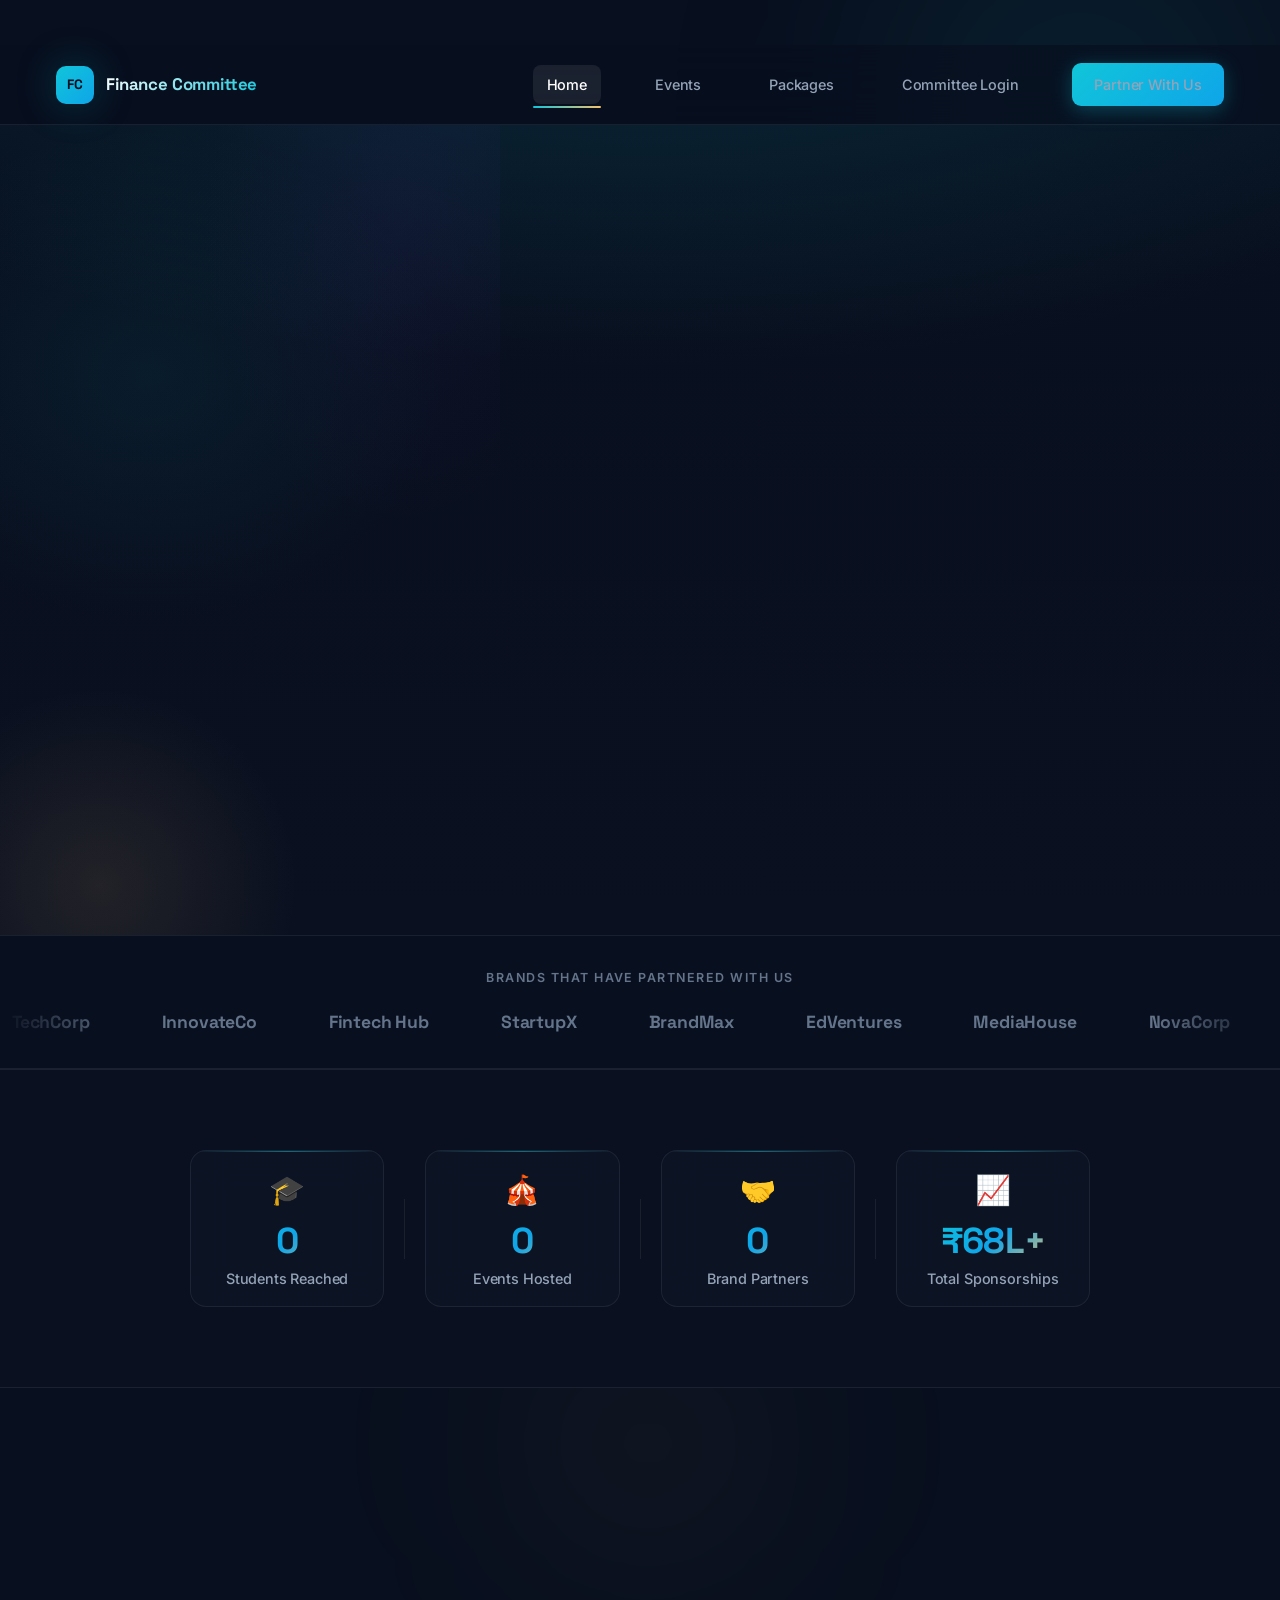
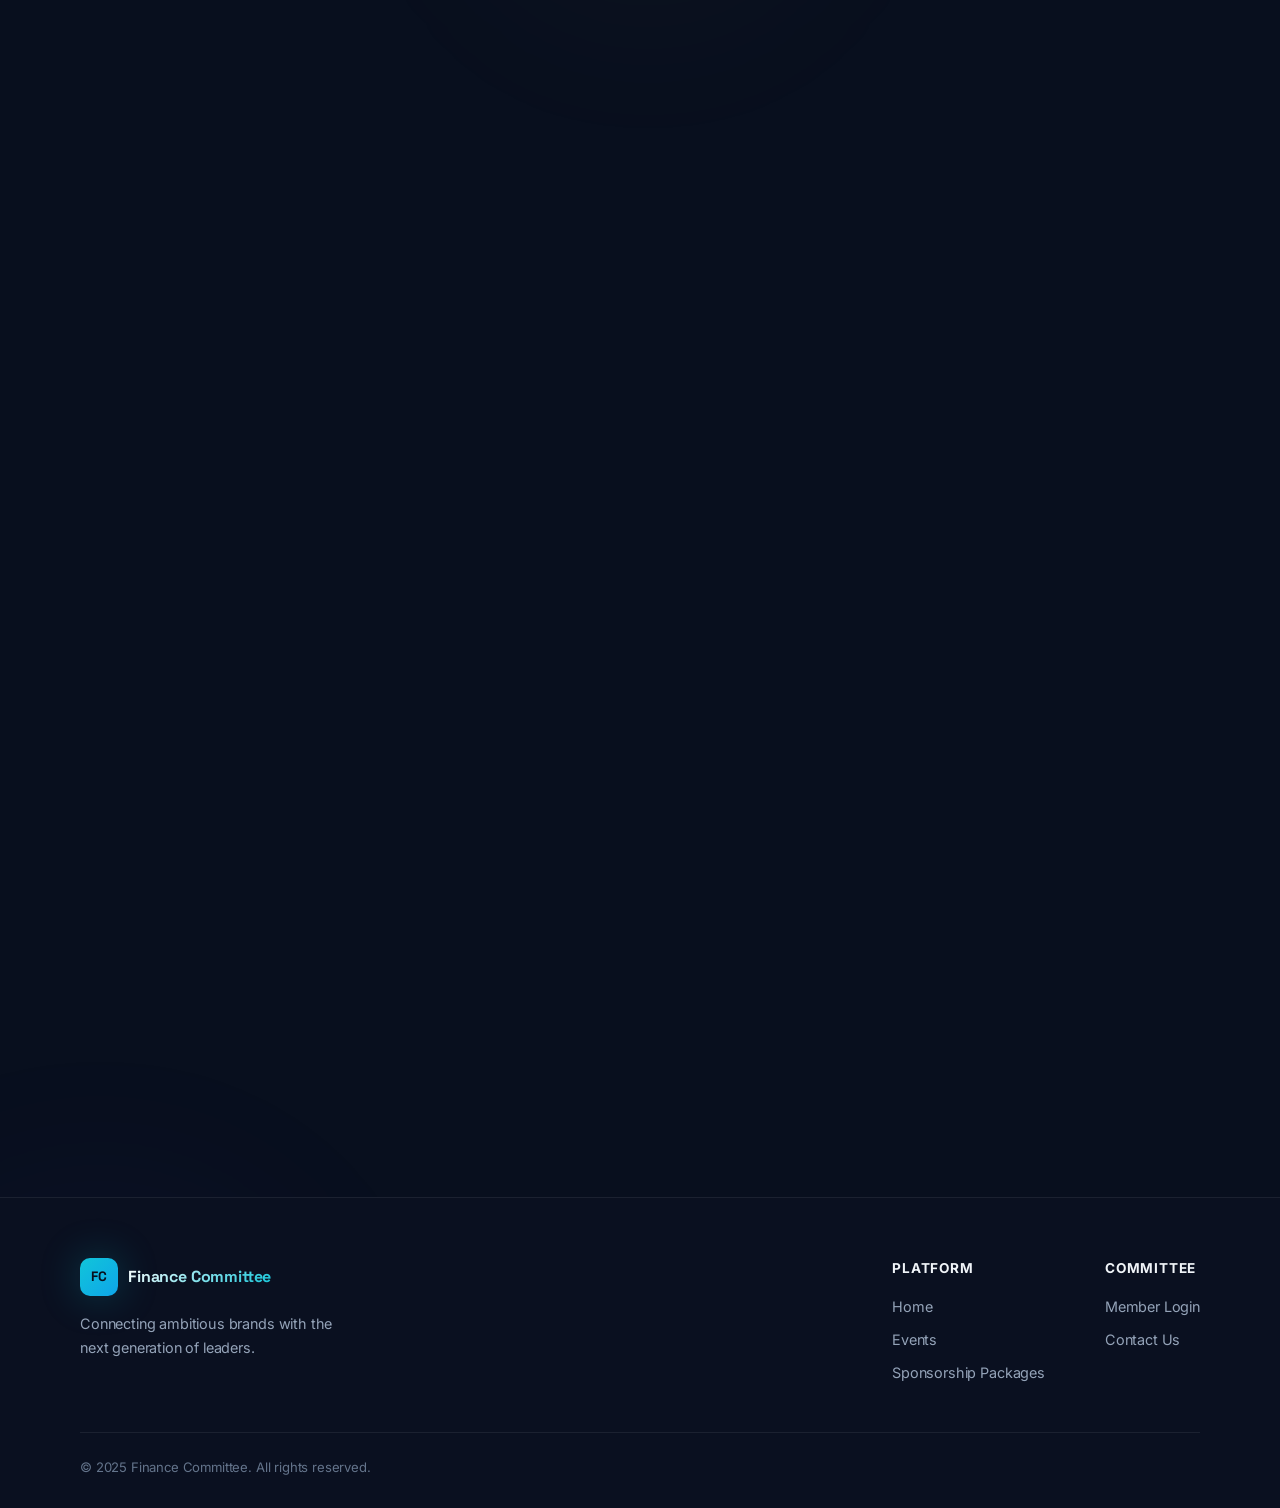
==== commit cb064d50: "v3.2" ====
--- a/frontend/index.html
+++ b/frontend/index.html
@@ -1,168 +1,321 @@
 <!DOCTYPE html>
 <html lang="en">
+
 <head>
     <meta charset="UTF-8">
-    <title>Finance Committee</title>
+    <meta name="viewport" content="width=device-width, initial-scale=1.0">
+    <title>Finance Committee — Partner With Us | College Sponsorship Platform</title>
+    <meta name="description"
+        content="Join brands that reach 50,000+ passionate students. Partner with the Finance Committee for unparalleled campus exposure, event branding, and Gen-Z engagement.">
+    <meta property="og:title" content="Finance Committee — Campus Sponsorship Platform">
+    <meta property="og:description" content="Amplify your brand on campus. Partner with us to reach 50,000+ students.">
+    <meta property="og:type" content="website">
+
     <link rel="preconnect" href="https://fonts.googleapis.com">
     <link rel="preconnect" href="https://fonts.gstatic.com" crossorigin>
-    <link href="https://fonts.googleapis.com/css2?family=Inter:wght@300;400;500;600;700&family=Space+Grotesk:wght@500;600;700&display=swap" rel="stylesheet">
+    <link
+        href="https://fonts.googleapis.com/css2?family=Inter:wght@300;400;500;600;700&family=Space+Grotesk:wght@500;600;700;800&display=swap"
+        rel="stylesheet">
     <link rel="stylesheet" href="css/style.css">
 </head>
+
 <body>
 
-<!-- Demo Mode Banner -->
-<div class="demo-mode-banner">
-    🎯 PRESENTATION MODE - Demo Data Loaded
-</div>
-
-<!-- Enhanced Interactive Particles Background -->
-<div class="particles-bg" id="particlesContainer"></div>
-
-<!-- Navbar -->
-<nav class="navbar">
-    <div class="logo">
-        <img src="assets/logo.svg" alt="Finance Committee Logo">
-        <span>Finance Committee</span>
+    <!-- Ambient Background Layers -->
+    <div class="ambient-bg">
+        <div class="ambient-orb orb-1"></div>
+        <div class="ambient-orb orb-2"></div>
+        <div class="ambient-orb orb-3"></div>
     </div>
-<div class="nav-links">
-        <a href="index.html" class="nav-link active">Home</a>
-        <a href="sponsors.html" class="nav-link">Sponsors</a>
-        <a href="events.html" class="nav-link">Events</a>
-        <a href="dashboard.html" class="nav-link">Dashboard</a>
-        <a href="admin.html" class="nav-link">Admin</a>
+
+    <!-- Navbar -->
+    <nav class="navbar" id="mainNav">
+        <div class="logo">
+            <div class="logo-icon">FC</div>
+            <span>Finance Committee</span>
+        </div>
+        <div class="nav-links">
+            <a href="index.html" class="nav-link active">Home</a>
+            <a href="events.html" class="nav-link">Events</a>
+            <a href="packages.html" class="nav-link">Packages</a>
+            <a href="login.html" class="nav-link nav-login">Committee Login</a>
+            <a href="packages.html#contact" class="nav-cta">Partner With Us</a>
+        </div>
+        <button class="nav-hamburger" id="navHamburger" aria-label="Open menu">
+            <span></span><span></span><span></span>
+        </button>
+    </nav>
+
+    <!-- Mobile Menu -->
+    <div class="mobile-menu" id="mobileMenu">
+        <a href="index.html">Home</a>
+        <a href="events.html">Events</a>
+        <a href="packages.html">Packages</a>
+        <a href="login.html">Committee Login</a>
+        <a href="packages.html#contact" class="mobile-cta">Partner With Us</a>
     </div>
-</nav>
-
-<!-- Hero Section -->
-<section class="hero page-enter">
-    <div class="hero-3d-coin">₹</div>
-    <h1>Powering the Financial Engine of Our Campus</h1>
-    <p>
-        We manage sponsors, optimize budgets, and deliver measurable ROI
-        through data-driven event finance.
-    </p>
-    <button class="btn-primary btn-icon btn-add" onclick="window.location.href='dashboard.html'">View Impact</button>
-</section>
-
-<!-- Stats Section -->
-<section class="stats page-enter">
-    <div class="stat-card">
-        <h2 id="total-sponsorships">₹ 0</h2>
-        <p>Total Sponsorships</p>
-    </div>
-    <div class="stat-card">
-        <h2 id="events-funded">0</h2>
-        <p>Events Funded</p>
-    </div>
-    <div class="stat-card">
-        <h2 id="students-reached">0</h2>
-        <p>Students Reached</p>
-    </div>
-</section>
-
-<!-- About -->
-<section class="about page-enter">
-    <h2>Why Finance Committee?</h2>
-    <p>
-        We are not just fund raisers. We are financial strategists.
-        Our job is to ensure every rupee invested into our campus
-        creates measurable brand impact, student engagement,
-        and sponsor growth.
-    </p>
-</section>
-
-<script type="module">
-    import { apiMethods, apiUtils } from './js/api.js';
-
-    // Function to format number with + sign for large numbers
-    function formatLargeNumber(num, isCurrency = false) {
-        if (num >= 100000) {
-            return isCurrency ? `₹ ${(num / 100000).toFixed(1)}L+` : `${Math.floor(num / 1000)}K+`;
+
+    <!-- Hero Section -->
+    <section class="hero" id="hero">
+        <div class="hero-content">
+            <div class="hero-tag reveal-up">Campus Sponsorship Platform · Est. 2018</div>
+            <h1 class="hero-title reveal-up">
+                Amplify Your Brand<br>
+                <span class="gradient-text">on Campus.</span>
+            </h1>
+            <p class="hero-sub reveal-up">
+                Put your brand in front of <strong>50,000+ passionate students</strong> at premier college events.
+                We deliver measurable reach, genuine engagement, and lasting brand recall.
+            </p>
+            <div class="hero-actions reveal-up">
+                <a href="packages.html" class="btn-primary">View Sponsorship Packages</a>
+                <a href="events.html" class="btn-ghost">
+                    <span class="btn-ghost-icon">▶</span> See Our Events
+                </a>
+            </div>
+        </div>
+
+        <!-- 3D Floating Visual -->
+        <div class="hero-visual">
+            <div class="hero-float-card card-1 reveal-right">
+                <div class="float-card-label">Total Reach</div>
+                <div class="float-card-value" id="heroReach">50K+</div>
+                <div class="float-card-sub">Students per year</div>
+            </div>
+            <div class="hero-float-card card-2 reveal-right">
+                <div class="float-card-label">Avg. ROI</div>
+                <div class="float-card-value">4.2x</div>
+                <div class="float-card-sub">Return on sponsorship</div>
+            </div>
+            <div class="hero-float-card card-3 reveal-right">
+                <div class="float-card-label">Events / Year</div>
+                <div class="float-card-value" id="heroEvents">12+</div>
+                <div class="float-card-sub">Across all categories</div>
+            </div>
+            <div class="hero-img-wrapper">
+                <img src="assets/event_crowd_hero.png" alt="College event crowd" class="hero-img" loading="lazy">
+                <div class="hero-img-overlay"></div>
+            </div>
+        </div>
+    </section>
+
+    <!-- Sponsor Logo Marquee -->
+    <section class="marquee-section">
+        <p class="marquee-label">Brands that have partnered with us</p>
+        <div class="marquee-track">
+            <div class="marquee-inner" id="marqueeInner">
+                <span class="marquee-logo">TechCorp</span>
+                <span class="marquee-logo">InnovateCo</span>
+                <span class="marquee-logo">Fintech Hub</span>
+                <span class="marquee-logo">StartupX</span>
+                <span class="marquee-logo">BrandMax</span>
+                <span class="marquee-logo">EdVentures</span>
+                <span class="marquee-logo">MediaHouse</span>
+                <span class="marquee-logo">NovaCorp</span>
+                <!-- Duplicated for infinite scroll -->
+                <span class="marquee-logo">TechCorp</span>
+                <span class="marquee-logo">InnovateCo</span>
+                <span class="marquee-logo">Fintech Hub</span>
+                <span class="marquee-logo">StartupX</span>
+                <span class="marquee-logo">BrandMax</span>
+                <span class="marquee-logo">EdVentures</span>
+                <span class="marquee-logo">MediaHouse</span>
+                <span class="marquee-logo">NovaCorp</span>
+            </div>
+        </div>
+    </section>
+
+    <!-- Stats Section -->
+    <section class="stats-section" id="stats">
+        <div class="section-inner">
+            <div class="stat-card reveal-up" style="--delay:0.1s">
+                <div class="stat-icon">🎓</div>
+                <h2 class="stat-num" id="stat-students">0</h2>
+                <p class="stat-label">Students Reached</p>
+            </div>
+            <div class="stat-divider"></div>
+            <div class="stat-card reveal-up" style="--delay:0.2s">
+                <div class="stat-icon">🎪</div>
+                <h2 class="stat-num" id="stat-events">0</h2>
+                <p class="stat-label">Events Hosted</p>
+            </div>
+            <div class="stat-divider"></div>
+            <div class="stat-card reveal-up" style="--delay:0.3s">
+                <div class="stat-icon">🤝</div>
+                <h2 class="stat-num" id="stat-sponsors">0</h2>
+                <p class="stat-label">Brand Partners</p>
+            </div>
+            <div class="stat-divider"></div>
+            <div class="stat-card reveal-up" style="--delay:0.4s">
+                <div class="stat-icon">📈</div>
+                <h2 class="stat-num">₹68L+</h2>
+                <p class="stat-label">Total Sponsorships</p>
+            </div>
+        </div>
+    </section>
+
+    <!-- Why Sponsor Section -->
+    <section class="why-section" id="why">
+        <div class="section-container">
+            <div class="section-badge reveal-up">Why Partner With Us</div>
+            <h2 class="section-title reveal-up">One investment.<br>Unlimited campus impact.</h2>
+            <p class="section-sub reveal-up">We give your brand a presence that no billboard can replicate — inside the
+                hearts, phones, and conversations of India's next generation.</p>
+
+            <div class="why-grid">
+                <div class="why-card reveal-up" style="--delay:0.1s">
+                    <div class="why-icon">👥</div>
+                    <h3>Gen-Z Access</h3>
+                    <p>Direct, authentic engagement with India's most-studied demographic. They trust campus brands more
+                        than digital ads.</p>
+                </div>
+                <div class="why-card reveal-up" style="--delay:0.2s">
+                    <div class="why-icon">📊</div>
+                    <h3>Measurable ROI</h3>
+                    <p>Every sponsorship package comes with post-event analytics: reach, impressions, booth traffic, and
+                        social media engagement data.</p>
+                </div>
+                <div class="why-card reveal-up" style="--delay:0.3s">
+                    <div class="why-icon">🎙️</div>
+                    <h3>Stage & Brand Presence</h3>
+                    <p>From banner placements to on-stage mentions and dedicated booths — your brand is seen, heard, and
+                        remembered.</p>
+                </div>
+                <div class="why-card reveal-up" style="--delay:0.4s">
+                    <div class="why-icon">💼</div>
+                    <h3>Recruitment Pipeline</h3>
+                    <p>Connect with the top talent on campus. Our events attract students from engineering, business,
+                        design, and more.</p>
+                </div>
+                <div class="why-card reveal-up" style="--delay:0.5s">
+                    <div class="why-icon">📱</div>
+                    <h3>Social Amplification</h3>
+                    <p>Every event is covered across Instagram, LinkedIn, and YouTube — giving your brand organic,
+                        student-driven social reach.</p>
+                </div>
+                <div class="why-card reveal-up" style="--delay:0.6s">
+                    <div class="why-icon">🏆</div>
+                    <h3>Trusted Management</h3>
+                    <p>A dedicated Finance Committee team with 7+ years of experience delivering on every sponsorship
+                        commitment, on time.</p>
+                </div>
+            </div>
+        </div>
+    </section>
+
+    <!-- CTA Banner Section -->
+    <section class="cta-banner reveal-up">
+        <div class="cta-content">
+            <h2>Ready to reach <span class="gradient-text">50,000+ students?</span></h2>
+            <p>View our sponsorship tiers or reach out directly. Our team responds within 24 hours.</p>
+            <div class="cta-actions">
+                <a href="packages.html" class="btn-primary">See Packages & Pricing</a>
+                <a href="packages.html#contact" class="btn-outline">Talk to the Team →</a>
+            </div>
+        </div>
+    </section>
+
+    <!-- Footer -->
+    <footer class="footer">
+        <div class="footer-content">
+            <div class="footer-brand">
+                <div class="footer-logo">
+                    <div class="logo-icon">FC</div>
+                    <span>Finance Committee</span>
+                </div>
+                <p>Connecting ambitious brands with the next generation of leaders.</p>
+            </div>
+            <div class="footer-links">
+                <div class="footer-col">
+                    <h4>Platform</h4>
+                    <a href="index.html">Home</a>
+                    <a href="events.html">Events</a>
+                    <a href="packages.html">Sponsorship Packages</a>
+                </div>
+                <div class="footer-col">
+                    <h4>Committee</h4>
+                    <a href="login.html">Member Login</a>
+                    <a href="packages.html#contact">Contact Us</a>
+                </div>
+            </div>
+        </div>
+        <div class="footer-bottom">
+            <p>© 2025 Finance Committee. All rights reserved.</p>
+        </div>
+    </footer>
+
+    <script type="module">
+        import { apiMethods } from './js/api.js';
+
+        function animateCount(el, target, isFloat = false, prefix = '', suffix = '', duration = 2000) {
+            let start = 0;
+            const step = target / (duration / 16);
+            const timer = setInterval(() => {
+                start += step;
+                if (start >= target) { start = target; clearInterval(timer); }
+                const val = isFloat ? start.toFixed(1) : Math.floor(start);
+                el.textContent = prefix + val.toLocaleString() + suffix;
+            }, 16);
         }
-        if (num >= 1000) {
-            return isCurrency ? `₹ ${(num / 1000).toFixed(1)}K` : `${Math.floor(num / 1000)}K`;
+
+        async function loadStats() {
+            try {
+                const data = await apiMethods.analytics.getDashboard();
+                const events = data?.events?.total_events || 12;
+                const students = (events * 1500) || 18000;
+                const sponsors = data?.sponsors?.total_sponsors || 12;
+
+                animateCount(document.getElementById('stat-students'), students, false, '', '+');
+                animateCount(document.getElementById('stat-events'), events, false, '', '+');
+                animateCount(document.getElementById('stat-sponsors'), sponsors, false, '', '+');
+            } catch {
+                animateCount(document.getElementById('stat-students'), 18000, false, '', '+');
+                animateCount(document.getElementById('stat-events'), 12, false, '', '+');
+                animateCount(document.getElementById('stat-sponsors'), 20, false, '', '+');
+            }
         }
-        return isCurrency ? `₹ ${num.toLocaleString()}` : num.toLocaleString();
-    }
-
-    // Function to animate number counting
-    function animateNumber(element, target, isCurrency = false, duration = 2000) {
-        const start = 0;
-        const increment = target / (duration / 16);
-        let current = start;
-
-        const timer = setInterval(() => {
-            current += increment;
-            if (current >= target) {
-                current = target;
-                clearInterval(timer);
-            }
-            element.textContent = formatLargeNumber(Math.floor(current), isCurrency);
-        }, 16);
-    }
-
-    // Load dashboard stats with demo data for presentation
-    async function loadDashboardStats() {
-        try {
-            const analyticsData = await apiMethods.analytics.getDashboard();
-            
-            // Use comprehensive demo data if API fails
-            const demoData = {
-                financial: {
-                    total_sponsor_investment: 6800000,
-                    total_revenue: 1850000
-                },
-                events: {
-                    total_events: 12
+
+        // Scroll reveal observer
+        const observer = new IntersectionObserver((entries) => {
+            entries.forEach(e => {
+                if (e.isIntersecting) {
+                    e.target.classList.add('revealed');
+                    observer.unobserve(e.target);
                 }
-            };
-            
-            const data = analyticsData || demoData;
-            
-            if (data && data.financial) {
-                // Animate total sponsorships with demo data
-                const totalSponsorshipsElement = document.getElementById('total-sponsorships');
-                if (totalSponsorshipsElement && data.financial.total_sponsor_investment) {
-                    animateNumber(totalSponsorshipsElement, data.financial.total_sponsor_investment, true);
-                }
-
-                // Animate events funded with demo data
-                const eventsFundedElement = document.getElementById('events-funded');
-                if (eventsFundedElement && data.events?.total_events) {
-                    animateNumber(eventsFundedElement, data.events.total_events);
-                }
-
-                // Animate students reached with demo data
-                const studentsReachedElement = document.getElementById('students-reached');
-                if (studentsReachedElement) {
-                    // Demo: each event reaches ~1500 students on average
-                    const estimatedReach = (data.events?.total_events || 12) * 1500;
-                    animateNumber(studentsReachedElement, estimatedReach);
-                }
-            }
-        } catch (error) {
-            console.error('Failed to load dashboard stats:', error);
-            // Fallback to default values with animation
-            animateNumber(document.getElementById('total-sponsorships'), 1200000, true); // 12L
-            animateNumber(document.getElementById('events-funded'), 40);
-            animateNumber(document.getElementById('students-reached'), 50000);
-        }
-    }
-
-    // Initialize when DOM is ready
-    document.addEventListener('DOMContentLoaded', () => {
-        // Small delay for visual effect
-        setTimeout(loadDashboardStats, 500);
-    });
+            });
+        }, { threshold: 0.12 });
+
+        document.querySelectorAll('.reveal-up, .reveal-right').forEach(el => observer.observe(el));
+
+        // Navbar scroll
+        window.addEventListener('scroll', () => {
+            document.getElementById('mainNav').classList.toggle('scrolled', window.scrollY > 60);
+        });
+
+        // Mobile hamburger
+        document.getElementById('navHamburger').addEventListener('click', () => {
+            document.getElementById('mobileMenu').classList.toggle('open');
+        });
+
+        // 3D tilt effect on float cards
+        document.querySelectorAll('.hero-float-card').forEach(card => {
+            card.addEventListener('mousemove', (e) => {
+                const rect = card.getBoundingClientRect();
+                const x = ((e.clientX - rect.left) / rect.width - 0.5) * 18;
+                const y = ((e.clientY - rect.top) / rect.height - 0.5) * -18;
+                card.style.transform = `perspective(700px) rotateY(${x}deg) rotateX(${y}deg) translateY(-6px)`;
+            });
+            card.addEventListener('mouseleave', () => {
+                card.style.transform = '';
+            });
+        });
+
+        document.addEventListener('DOMContentLoaded', () => {
+            setTimeout(loadStats, 600);
+        });
     </script>
-    
-    <!-- Enhanced Particle System -->
-    <script type="module" src="js/particles.js"></script>
-    
-    <!-- Page Transitions -->
+
     <script type="module" src="js/transitions.js"></script>
-    
-    <!-- Demo Showcase -->
-    <script type="module" src="js/demo-showcase.js"></script>
 </body>
-</html>
+
+</html>
--- a/frontend/css/style.css
+++ b/frontend/css/style.css
@@ -1,49 +1,62 @@
 /* ===== PREMIUM FINANCE COMMITTEE STYLES ===== */
-@import url('https://fonts.googleapis.com/css2?family=Inter:wght@300;400;500;600;700&family=Space+Grotesk:wght@500;600;700&display=swap');
+@import url('https://fonts.googleapis.com/css2?family=Inter:wght@300;400;500;600;700&family=Space+Grotesk:wght@500;600;700;800&display=swap');
+
 :root {
-    /* Colors */
+    /* Core Palette */
     --teal: #11C5D9;
     --teal-glow: rgba(17, 197, 217, 0.15);
-    --navy: #0B1320;
+    --navy: #080f1e;
+    --navy-2: #0B1320;
     --gold: #F5C16C;
     --gold-glow: rgba(245, 193, 108, 0.1);
-    --text-primary: #FFFFFF;
-    --text-secondary: #C8D1D9;
-    --muted: #8A95A3;
-    --border: rgba(255, 255, 255, 0.08);
-    --card: rgba(17, 28, 46, 0.6);
-    --section: #0E1726;
+    --text-primary: #F0F4F8;
+    --text-secondary: #94a3b8;
+    --muted: #64748b;
+    --border: rgba(255, 255, 255, 0.07);
+    --border-hover: rgba(17, 197, 217, 0.3);
+    --card: rgba(14, 22, 38, 0.75);
+    --card-hover: rgba(18, 30, 52, 0.9);
+    --section: #0a1020;
     --hover: #16263F;
-    --input: #1B2F4A;
-    --success: #21E6A2;
-    --warning: #F2B94B;
-    --error: #E94B4B;
-    
-    /* Enhanced Visual Variables */
-    /* Primary Gradients */
+    --input: #13203a;
+    --success: #34d399;
+    --warning: #fbbf24;
+    --error: #f87171;
+
+    /* Gradients */
     --gradient-cosmic: linear-gradient(135deg, #667eea 0%, #764ba2 50%, #f093fb 100%);
     --gradient-aurora: linear-gradient(135deg, #0ff 0%, #00d4ff 25%, #7c3aed 75%, #f472b6 100%);
     --gradient-gold-royal: linear-gradient(135deg, #BF953F, #FCF6BA, #B38728, #FBF5B7);
-    
-    /* Neon Accents */
+    --gradient-hero: linear-gradient(135deg, var(--teal) 0%, #7c3aed 100%);
+    --gradient-brand: linear-gradient(135deg, var(--teal), #0ea5e9, var(--gold));
+
+    /* Glow */
+    --glow-teal: 0 0 40px rgba(17, 197, 217, 0.25);
+    --glow-gold: 0 0 40px rgba(245, 193, 108, 0.2);
+
+    /* Neons */
     --neon-cyan: #00f7ff;
     --neon-magenta: #ff00ff;
     --neon-purple: #9945FF;
-    
-    /* 3D Depth Colors */
-    --depth-1: rgba(255,255,255,0.1);
-    --depth-2: rgba(255,255,255,0.05);
-    --depth-shadow: rgba(0,0,0,0.4);
-    
-    /* Typography */
+
+    /* Depth */
+    --depth-1: rgba(255, 255, 255, 0.08);
+    --depth-2: rgba(255, 255, 255, 0.04);
+    --depth-shadow: rgba(0, 0, 0, 0.5);
+
+    /* Type */
     --font-primary: 'Inter', -apple-system, BlinkMacSystemFont, sans-serif;
     --font-display: 'Space Grotesk', 'Inter', sans-serif;
+
     /* Transitions */
-    --ease-out: cubic-bezier(0.4, 0, 0.2, 1);
+    --ease-out: cubic-bezier(0.22, 1, 0.36, 1);
+    --ease-spring: cubic-bezier(0.34, 1.56, 0.64, 1);
     --transition-fast: 0.15s var(--ease-out);
-    --transition-base: 0.3s var(--ease-out);
-    --transition-slow: 0.5s var(--ease-out);
-}
+    --transition-base: 0.35s var(--ease-out);
+    --transition-slow: 0.6s var(--ease-out);
+}
+
+/* ===== RESET & BASE ===== */
 
 * {
     margin: 0;
@@ -137,7 +150,7 @@
 /* ===== HERO ===== */
 .hero {
     padding: 120px 60px 100px;
-    background: 
+    background:
         radial-gradient(ellipse 80% 50% at 50% -20%, var(--teal-glow), transparent),
         linear-gradient(180deg, var(--navy), var(--section));
     position: relative;
@@ -169,8 +182,17 @@
 }
 
 @keyframes pulse {
-    0%, 100% { opacity: 0.5; transform: scale(1); }
-    50% { opacity: 1; transform: scale(1.1); }
+
+    0%,
+    100% {
+        opacity: 0.5;
+        transform: scale(1);
+    }
+
+    50% {
+        opacity: 1;
+        transform: scale(1.1);
+    }
 }
 
 .hero h1 {
@@ -211,7 +233,7 @@
     position: relative;
     overflow: hidden;
     transition: all var(--transition-base);
-    box-shadow: 
+    box-shadow:
         0 4px 15px rgba(17, 197, 217, 0.3),
         inset 0 1px 0 rgba(255, 255, 255, 0.2);
 }
@@ -230,7 +252,7 @@
 
 .btn-primary:hover {
     transform: translateY(-2px);
-    box-shadow: 
+    box-shadow:
         0 8px 25px rgba(17, 197, 217, 0.4),
         inset 0 1px 0 rgba(255, 255, 255, 0.3);
 }
@@ -270,9 +292,17 @@
     perspective: 1000px;
 }
 
-.stat-card:nth-child(1) { animation-delay: 0.1s; }
-.stat-card:nth-child(2) { animation-delay: 0.2s; }
-.stat-card:nth-child(3) { animation-delay: 0.3s; }
+.stat-card:nth-child(1) {
+    animation-delay: 0.1s;
+}
+
+.stat-card:nth-child(2) {
+    animation-delay: 0.2s;
+}
+
+.stat-card:nth-child(3) {
+    animation-delay: 0.3s;
+}
 
 .stat-card::before {
     content: '';
@@ -287,7 +317,7 @@
 .stat-card:hover {
     transform: translateY(-4px) rotateX(5deg) rotateY(5deg);
     border-color: rgba(17, 197, 217, 0.2);
-    box-shadow: 
+    box-shadow:
         0 20px 40px rgba(0, 0, 0, 0.3),
         0 0 60px rgba(17, 197, 217, 0.1);
 }
@@ -312,6 +342,7 @@
         opacity: 0;
         transform: translateY(20px);
     }
+
     to {
         opacity: 1;
         transform: translateY(0);
@@ -376,7 +407,7 @@
     border: 1px solid var(--border);
     border-radius: 16px;
     padding: 40px;
-    box-shadow: 
+    box-shadow:
         0 20px 40px rgba(0, 0, 0, 0.3),
         0 0 60px rgba(17, 197, 217, 0.1);
 }
@@ -594,8 +625,13 @@
 }
 
 @keyframes spin {
-    0% { transform: rotate(0deg); }
-    100% { transform: rotate(360deg); }
+    0% {
+        transform: rotate(0deg);
+    }
+
+    100% {
+        transform: rotate(360deg);
+    }
 }
 
 .no-data {
@@ -773,12 +809,12 @@
     .hero {
         padding: 80px 40px;
     }
-    
+
     .stats {
         flex-wrap: wrap;
         padding: 48px 32px;
     }
-    
+
     .stat-card {
         min-width: calc(50% - 16px);
     }
@@ -790,45 +826,45 @@
         flex-direction: column;
         gap: 16px;
     }
-    
+
     .nav-links {
         width: 100%;
         display: flex;
         justify-content: center;
     }
-    
+
     .nav-links a {
         margin: 0 12px;
         font-size: 0.85rem;
     }
-    
+
     .hero {
         padding: 60px 24px;
         text-align: center;
     }
-    
+
     .hero h1 {
         font-size: 2rem;
     }
-    
+
     .hero p {
         margin: 0 auto;
     }
-    
+
     .stats {
         flex-direction: column;
         padding: 32px 24px;
         gap: 16px;
     }
-    
+
     .stat-card {
         min-width: 100%;
     }
-    
+
     .about {
         padding: 48px 24px;
     }
-    
+
     .chart-section {
         padding: 32px 16px;
     }
@@ -1128,7 +1164,7 @@
     padding: 0;
     width: 90%;
     max-width: 500px;
-    box-shadow: 
+    box-shadow:
         0 20px 40px rgba(0, 0, 0, 0.4),
         0 0 60px rgba(17, 197, 217, 0.1);
     opacity: 0;
@@ -1273,26 +1309,32 @@
         transform: translateY(100vh) translateX(0) scale(0);
         opacity: 0;
     }
+
     10% {
         opacity: 0.3;
         transform: translateY(85vh) translateX(10px) scale(1);
     }
+
     30% {
         opacity: 0.6;
         transform: translateY(60vh) translateX(-10px) scale(1.2);
     }
+
     50% {
         opacity: 0.4;
         transform: translateY(40vh) translateX(15px) scale(1);
     }
+
     70% {
         opacity: 0.2;
         transform: translateY(20vh) translateX(-5px) scale(0.8);
     }
+
     90% {
         opacity: 0.1;
         transform: translateY(5vh) translateX(5px) scale(0.6);
     }
+
     100% {
         transform: translateY(-10vh) translateX(0) scale(0);
         opacity: 0;
@@ -1307,12 +1349,11 @@
 }
 
 /* Enhanced Card Effects */
-.event-card, .sponsor-card {
-    background: linear-gradient(
-        135deg,
-        rgba(17, 28, 46, 0.8) 0%,
-        rgba(17, 28, 46, 0.4) 100%
-    );
+.event-card,
+.sponsor-card {
+    background: linear-gradient(135deg,
+            rgba(17, 28, 46, 0.8) 0%,
+            rgba(17, 28, 46, 0.4) 100%);
     backdrop-filter: blur(20px);
     -webkit-backdrop-filter: blur(20px);
     border: 1px solid rgba(255, 255, 255, 0.06);
@@ -1324,20 +1365,22 @@
 }
 
 /* Gradient border on hover */
-.event-card::before, .sponsor-card::before {
+.event-card::before,
+.sponsor-card::before {
     content: '';
     position: absolute;
     inset: 0;
     border-radius: 16px;
     padding: 1px;
-    background: linear-gradient(
-        135deg,
-        transparent 0%,
-        rgba(17, 197, 217, 0.3) 50%,
-        transparent 100%
-    );
-    -webkit-mask: 
-        linear-gradient(#fff 0 0) content-box, 
+    background: linear-gradient(135deg,
+            transparent 0%,
+            rgba(17, 197, 217, 0.3) 50%,
+            transparent 100%);
+    -webkit-mask:
+        linear-gradient(#fff 0 0) content-box,
+        linear-gradient(#fff 0 0);
+    mask:
+        linear-gradient(#fff 0 0) content-box,
         linear-gradient(#fff 0 0);
     -webkit-mask-composite: xor;
     mask-composite: exclude;
@@ -1345,48 +1388,48 @@
     transition: opacity 0.3s ease;
 }
 
-.event-card:hover::before, .sponsor-card:hover::before {
+.event-card:hover::before,
+.sponsor-card:hover::before {
     opacity: 1;
 }
 
-.event-card:hover, .sponsor-card:hover {
+.event-card:hover,
+.sponsor-card:hover {
     transform: translateY(-6px) scale(1.01);
     border-color: rgba(17, 197, 217, 0.15);
-    box-shadow: 
+    box-shadow:
         0 25px 50px rgba(0, 0, 0, 0.4),
         0 0 80px rgba(17, 197, 217, 0.08);
 }
 
 /* Inner glow effect */
-.event-card::after, .sponsor-card::after {
+.event-card::after,
+.sponsor-card::after {
     content: '';
     position: absolute;
     top: -50%;
     left: -50%;
     width: 200%;
     height: 200%;
-    background: radial-gradient(
-        circle at center,
-        rgba(17, 197, 217, 0.03) 0%,
-        transparent 50%
-    );
+    background: radial-gradient(circle at center,
+            rgba(17, 197, 217, 0.03) 0%,
+            transparent 50%);
     opacity: 0;
     transition: opacity 0.4s ease;
     pointer-events: none;
 }
 
-.event-card:hover::after, .sponsor-card:hover::after {
+.event-card:hover::after,
+.sponsor-card:hover::after {
     opacity: 1;
 }
 
 /* Skeleton Loading States */
 .skeleton {
-    background: linear-gradient(
-        90deg,
-        rgba(255, 255, 255, 0.03) 0%,
-        rgba(255, 255, 255, 0.08) 50%,
-        rgba(255, 255, 255, 0.03) 100%
-    );
+    background: linear-gradient(90deg,
+            rgba(255, 255, 255, 0.03) 0%,
+            rgba(255, 255, 255, 0.08) 50%,
+            rgba(255, 255, 255, 0.03) 100%);
     background-size: 200% 100%;
     animation: skeleton-shimmer 1.5s infinite;
     border-radius: 8px;
@@ -1402,13 +1445,26 @@
     margin-bottom: 8px;
 }
 
-.skeleton-text.sm { width: 60%; }
-.skeleton-text.md { width: 80%; }
-.skeleton-text.lg { width: 100%; }
+.skeleton-text.sm {
+    width: 60%;
+}
+
+.skeleton-text.md {
+    width: 80%;
+}
+
+.skeleton-text.lg {
+    width: 100%;
+}
 
 @keyframes skeleton-shimmer {
-    0% { background-position: 200% 0; }
-    100% { background-position: -200% 0; }
+    0% {
+        background-position: 200% 0;
+    }
+
+    100% {
+        background-position: -200% 0;
+    }
 }
 
 /* Icon Buttons */
@@ -1424,11 +1480,25 @@
     margin-right: 4px;
 }
 
-.btn-add::before { content: '+'; }
-.btn-refresh::before { content: '↻'; }
-.btn-edit::before { content: '✎'; }
-.btn-delete::before { content: '🗑'; }
-.btn-export::before { content: '↓'; }
+.btn-add::before {
+    content: '+';
+}
+
+.btn-refresh::before {
+    content: '↻';
+}
+
+.btn-edit::before {
+    content: '✎';
+}
+
+.btn-delete::before {
+    content: '🗑';
+}
+
+.btn-export::before {
+    content: '↓';
+}
 
 /* Page Entrance Animation */
 .page-enter {
@@ -1440,6 +1510,7 @@
         opacity: 0;
         transform: translateY(20px);
     }
+
     to {
         opacity: 1;
         transform: translateY(0);
@@ -1447,10 +1518,21 @@
 }
 
 /* Stagger children */
-.page-enter > *:nth-child(1) { animation-delay: 0.1s; }
-.page-enter > *:nth-child(2) { animation-delay: 0.2s; }
-.page-enter > *:nth-child(3) { animation-delay: 0.3s; }
-.page-enter > *:nth-child(4) { animation-delay: 0.4s; }
+.page-enter>*:nth-child(1) {
+    animation-delay: 0.1s;
+}
+
+.page-enter>*:nth-child(2) {
+    animation-delay: 0.2s;
+}
+
+.page-enter>*:nth-child(3) {
+    animation-delay: 0.3s;
+}
+
+.page-enter>*:nth-child(4) {
+    animation-delay: 0.4s;
+}
 
 @media (max-width: 480px) {
     .toast {
@@ -1483,34 +1565,35 @@
 }
 
 /* ===== HOLOGRAPHIC CARD EFFECTS ===== */
-.event-card::after, .sponsor-card::after {
+.event-card::after,
+.sponsor-card::after {
     content: '';
     position: absolute;
     top: 0;
     left: -100%;
     width: 100%;
     height: 100%;
-    background: linear-gradient(
-        105deg,
-        transparent 30%,
-        rgba(255, 255, 255, 0.1) 40%,
-        rgba(255, 255, 255, 0.4) 50%,
-        rgba(255, 255, 255, 0.1) 60%,
-        transparent 70%
-    );
+    background: linear-gradient(105deg,
+            transparent 30%,
+            rgba(255, 255, 255, 0.1) 40%,
+            rgba(255, 255, 255, 0.4) 50%,
+            rgba(255, 255, 255, 0.1) 60%,
+            transparent 70%);
     transform: skewX(-20deg);
     transition: left 0.6s cubic-bezier(0.4, 0, 0.2, 1);
     pointer-events: none;
     z-index: 1;
 }
 
-.event-card:hover::after, .sponsor-card:hover::after {
+.event-card:hover::after,
+.sponsor-card:hover::after {
     left: 100%;
 }
 
 /* Enhanced glow effects on hover */
-.event-card:hover, .sponsor-card:hover {
-    box-shadow: 
+.event-card:hover,
+.sponsor-card:hover {
+    box-shadow:
         0 20px 40px rgba(0, 0, 0, 0.3),
         0 0 60px rgba(17, 197, 217, 0.15),
         0 0 120px rgba(17, 197, 217, 0.05),
@@ -1518,7 +1601,8 @@
 }
 
 /* Card border shimmer */
-.event-card::before, .sponsor-card::before {
+.event-card::before,
+.sponsor-card::before {
     content: '';
     position: absolute;
     top: -1px;
@@ -1526,20 +1610,19 @@
     right: -1px;
     bottom: -1px;
     border-radius: 16px;
-    background: linear-gradient(
-        45deg,
-        transparent 0%,
-        rgba(17, 197, 217, 0.2) 25%,
-        rgba(245, 193, 108, 0.2) 50%,
-        rgba(17, 197, 217, 0.2) 75%,
-        transparent 100%
-    );
+    background: linear-gradient(45deg,
+            transparent 0%,
+            rgba(17, 197, 217, 0.2) 25%,
+            rgba(245, 193, 108, 0.2) 50%,
+            rgba(17, 197, 217, 0.2) 75%,
+            transparent 100%);
     opacity: 0;
     transition: opacity 0.3s var(--ease-out);
     z-index: -1;
 }
 
-.event-card:hover::before, .sponsor-card:hover::before {
+.event-card:hover::before,
+.sponsor-card:hover::before {
     opacity: 1;
     animation: border-shimmer 3s linear infinite;
 }
@@ -1548,6 +1631,7 @@
     0% {
         background-position: 0% 50%;
     }
+
     100% {
         background-position: 200% 50%;
     }
@@ -1575,10 +1659,13 @@
 }
 
 @keyframes demo-pulse {
-    0%, 100% {
+
+    0%,
+    100% {
         opacity: 0.9;
         transform: translateY(0);
     }
+
     50% {
         opacity: 1;
         transform: translateY(-2px);
@@ -1604,6 +1691,7 @@
     .demo-mode-banner {
         display: none;
     }
+
     body {
         padding-top: 0;
     }
@@ -1612,7 +1700,7 @@
 /* ===== DEMO HIGHLIGHT EFFECTS ===== */
 .demo-highlight {
     animation: demo-highlight 2s ease-in-out;
-    box-shadow: 
+    box-shadow:
         0 0 40px rgba(17, 197, 217, 0.6),
         0 0 80px rgba(17, 197, 217, 0.3),
         inset 0 0 20px rgba(17, 197, 217, 0.1) !important;
@@ -1621,15 +1709,18 @@
 }
 
 @keyframes demo-highlight {
-    0%, 100% {
+
+    0%,
+    100% {
         transform: scale(1);
-        box-shadow: 
+        box-shadow:
             0 0 20px rgba(17, 197, 217, 0.3),
             0 0 40px rgba(17, 197, 217, 0.1);
     }
+
     50% {
         transform: scale(1.05);
-        box-shadow: 
+        box-shadow:
             0 0 40px rgba(17, 197, 217, 0.6),
             0 0 80px rgba(17, 197, 217, 0.3),
             inset 0 0 20px rgba(17, 197, 217, 0.1);
@@ -1641,24 +1732,26 @@
     body {
         transition: none;
     }
-    
+
     body.page-exit {
         transition: none;
     }
-    
-    .event-card::after, .sponsor-card::after {
+
+    .event-card::after,
+    .sponsor-card::after {
         transition: none;
     }
-    
-    .event-card::before, .sponsor-card::before {
+
+    .event-card::before,
+    .sponsor-card::before {
         animation: none;
         transition: none;
     }
-    
+
     .demo-mode-banner {
         animation: none;
     }
-    
+
     .demo-highlight {
         animation: none;
     }
@@ -1683,15 +1776,20 @@
 }
 
 @keyframes float-coin {
-    0%, 100% {
+
+    0%,
+    100% {
         transform: translateY(-50%) translateX(0) rotateX(0deg) rotateY(0deg);
     }
+
     25% {
         transform: translateY(-55%) translateX(20px) rotateX(10deg) rotateY(45deg);
     }
+
     50% {
         transform: translateY(-45%) translateX(-10px) rotateX(-5deg) rotateY(90deg);
     }
+
     75% {
         transform: translateY(-52%) translateX(15px) rotateX(5deg) rotateY(135deg);
     }
@@ -1701,6 +1799,7 @@
     from {
         transform: translateY(-50%) rotateY(0deg);
     }
+
     to {
         transform: translateY(-50%) rotateY(360deg);
     }
@@ -1719,61 +1818,60 @@
         right: 10px;
         top: 30%;
     }
-    
+
     .nav-links a {
         margin: 0 8px;
         font-size: 0.8rem;
     }
-    
+
     .hero h1 {
         font-size: 1.75rem;
     }
-    
+
     .stat-card h2 {
         font-size: 1.75rem;
     }
-    
+
     .admin-container {
         padding: 20px 16px;
     }
-    
+
     .admin-header h1 {
         font-size: 2rem;
     }
 }
-    
-    .section-header {
-        flex-direction: column;
-        align-items: flex-start;
-        gap: 12px;
-    }
-    
-    .users-grid {
-        grid-template-columns: 1fr;
-    }
-    
-    .user-card {
-        flex-direction: column;
-        text-align: center;
-    }
-    
-    .user-avatar {
-        margin-bottom: 12px;
-    }
-    
-    .admin-stats {
-        grid-template-columns: repeat(2, 1fr);
-    }
-    
-    .activity-item {
-        flex-direction: column;
-        align-items: flex-start;
-        gap: 4px;
-    }
-    
-    .activity-user {
-        margin: 0;
-    }
+
+.section-header {
+    flex-direction: column;
+    align-items: flex-start;
+    gap: 12px;
+}
+
+.users-grid {
+    grid-template-columns: 1fr;
+}
+
+.user-card {
+    flex-direction: column;
+    text-align: center;
+}
+
+.user-avatar {
+    margin-bottom: 12px;
+}
+
+.admin-stats {
+    grid-template-columns: repeat(2, 1fr);
+}
+
+.activity-item {
+    flex-direction: column;
+    align-items: flex-start;
+    gap: 4px;
+}
+
+.activity-user {
+    margin: 0;
 }
 
 /* ===== TOAST NOTIFICATION SYSTEM ===== */
@@ -1870,8 +1968,13 @@
 }
 
 @keyframes toast-progress {
-    from { width: 100%; }
-    to { width: 0%; }
+    from {
+        width: 100%;
+    }
+
+    to {
+        width: 0%;
+    }
 }
 
 @media (max-width: 480px) {
@@ -1880,32 +1983,1837 @@
         right: 10px;
         left: 10px;
     }
-    
+
     .toast {
         min-width: auto;
         width: 100%;
     }
-    
+
     /* Disable 3D effects on mobile for performance */
-    .stat-card, .sponsor-card {
+    .stat-card,
+    .sponsor-card {
         transform-style: flat;
         transform: none !important;
     }
-    
-    .stat-card:hover, .sponsor-card:hover {
+
+    .stat-card:hover,
+    .sponsor-card:hover {
         transform: translateY(-2px) !important;
     }
-    
+
     .hero-3d-coin {
         animation: float-coin-mobile 4s ease-in-out infinite;
     }
-    
+
     @keyframes float-coin-mobile {
-        0%, 100% {
+
+        0%,
+        100% {
             transform: translateY(-50%) scale(1);
         }
+
         50% {
             transform: translateY(-55%) scale(1.1);
         }
     }
+}
+
+/* ========================================================
+   NEW PUBLIC SPONSORSHIP SITE STYLES
+   ======================================================== */
+
+/* ===== AMBIENT BACKGROUND ===== */
+.ambient-bg {
+    position: fixed;
+    inset: 0;
+    z-index: -1;
+    overflow: hidden;
+    pointer-events: none;
+}
+
+.ambient-orb {
+    position: absolute;
+    border-radius: 50%;
+    filter: blur(100px);
+    animation: orb-drift 18s ease-in-out infinite;
+}
+
+.orb-1 {
+    width: 600px;
+    height: 600px;
+    top: -200px;
+    right: -100px;
+    background: radial-gradient(circle, rgba(17, 197, 217, 0.12), transparent 70%);
+    animation-duration: 18s;
+}
+
+.orb-2 {
+    width: 500px;
+    height: 500px;
+    bottom: -150px;
+    left: -150px;
+    background: radial-gradient(circle, rgba(124, 58, 237, 0.10), transparent 70%);
+    animation-duration: 22s;
+    animation-direction: reverse;
+}
+
+.orb-3 {
+    width: 400px;
+    height: 400px;
+    top: 40%;
+    left: 35%;
+    background: radial-gradient(circle, rgba(245, 193, 108, 0.07), transparent 70%);
+    animation-duration: 26s;
+    animation-delay: -6s;
+}
+
+@keyframes orb-drift {
+
+    0%,
+    100% {
+        transform: translate(0, 0) scale(1);
+    }
+
+    33% {
+        transform: translate(40px, -30px) scale(1.08);
+    }
+
+    66% {
+        transform: translate(-30px, 40px) scale(0.95);
+    }
+}
+
+/* ===== UPDATED NAVBAR ===== */
+.navbar {
+    background: rgba(8, 15, 30, 0.7);
+    backdrop-filter: blur(24px);
+    -webkit-backdrop-filter: blur(24px);
+    padding: 18px 56px;
+    display: flex;
+    justify-content: space-between;
+    align-items: center;
+    border-bottom: 1px solid var(--border);
+    position: sticky;
+    top: 0;
+    z-index: 200;
+    transition: background var(--transition-base), box-shadow var(--transition-base), padding var(--transition-base);
+}
+
+.navbar.scrolled {
+    background: rgba(8, 15, 30, 0.95);
+    box-shadow: 0 4px 30px rgba(0, 0, 0, 0.4);
+    padding: 12px 56px;
+}
+
+.logo {
+    display: flex;
+    align-items: center;
+    gap: 12px;
+}
+
+.logo-icon {
+    width: 38px;
+    height: 38px;
+    border-radius: 10px;
+    background: linear-gradient(135deg, var(--teal), #0ea5e9);
+    display: flex;
+    align-items: center;
+    justify-content: center;
+    font-family: var(--font-display);
+    font-weight: 800;
+    font-size: 0.85rem;
+    color: var(--navy);
+    box-shadow: var(--glow-teal);
+    flex-shrink: 0;
+}
+
+.logo span {
+    font-family: var(--font-display);
+    font-weight: 700;
+    font-size: 1.05rem;
+    background: linear-gradient(135deg, #fff, var(--teal));
+    -webkit-background-clip: text;
+    -webkit-text-fill-color: transparent;
+    background-clip: text;
+}
+
+.nav-links {
+    display: flex;
+    align-items: center;
+    gap: 8px;
+}
+
+.nav-link {
+    color: var(--text-secondary);
+    text-decoration: none;
+    padding: 8px 14px;
+    border-radius: 8px;
+    font-weight: 500;
+    font-size: 0.9rem;
+    position: relative;
+    transition: color var(--transition-base), background var(--transition-base);
+}
+
+.nav-link:hover,
+.nav-link.active {
+    color: #fff;
+    background: var(--depth-1);
+}
+
+.nav-link::after {
+    content: '';
+    position: absolute;
+    bottom: 4px;
+    left: 14px;
+    right: 14px;
+    height: 1.5px;
+    background: linear-gradient(90deg, var(--teal), var(--gold));
+    border-radius: 2px;
+    transform: scaleX(0);
+    transform-origin: left;
+    transition: transform var(--transition-base);
+}
+
+.nav-link.active::after {
+    transform: scaleX(1);
+}
+
+.nav-login {
+    margin-left: 8px;
+}
+
+.nav-cta {
+    margin-left: 12px;
+    padding: 10px 22px;
+    background: linear-gradient(135deg, var(--teal), #0ea5e9);
+    color: var(--navy);
+    font-weight: 700;
+    font-size: 0.9rem;
+    border-radius: 9px;
+    text-decoration: none;
+    transition: all var(--transition-base);
+    box-shadow: 0 4px 20px rgba(17, 197, 217, 0.3);
+}
+
+.nav-cta:hover {
+    transform: translateY(-2px);
+    box-shadow: 0 8px 30px rgba(17, 197, 217, 0.45);
+}
+
+/* Mobile nav */
+.nav-hamburger {
+    display: none;
+    flex-direction: column;
+    gap: 5px;
+    background: none;
+    border: none;
+    cursor: pointer;
+    padding: 6px;
+}
+
+.nav-hamburger span {
+    width: 22px;
+    height: 2px;
+    background: var(--text-secondary);
+    border-radius: 2px;
+    transition: all var(--transition-base);
+}
+
+.mobile-menu {
+    display: none;
+    flex-direction: column;
+    gap: 0;
+    background: rgba(8, 15, 30, 0.98);
+    backdrop-filter: blur(20px);
+    border-bottom: 1px solid var(--border);
+    position: sticky;
+    top: 72px;
+    z-index: 190;
+}
+
+.mobile-menu.open {
+    display: flex;
+}
+
+.mobile-menu a {
+    color: var(--text-secondary);
+    text-decoration: none;
+    padding: 16px 24px;
+    font-size: 0.95rem;
+    font-weight: 500;
+    border-bottom: 1px solid var(--border);
+    transition: color var(--transition-fast), background var(--transition-fast);
+}
+
+.mobile-menu a:hover {
+    color: #fff;
+    background: var(--depth-1);
+}
+
+.mobile-cta {
+    color: var(--teal) !important;
+    font-weight: 700 !important;
+}
+
+/* ===== HERO SECTION (NEW) ===== */
+.hero {
+    min-height: 90vh;
+    display: grid;
+    grid-template-columns: 1fr 1fr;
+    gap: 60px;
+    align-items: center;
+    padding: 80px 80px 80px 80px;
+    position: relative;
+    overflow: hidden;
+}
+
+.hero::before {
+    content: '';
+    position: absolute;
+    inset: 0;
+    background:
+        radial-gradient(ellipse 60% 50% at 30% 50%, rgba(17, 197, 217, 0.07), transparent),
+        radial-gradient(ellipse 40% 60% at 80% 20%, rgba(124, 58, 237, 0.06), transparent);
+    pointer-events: none;
+}
+
+.hero-content {
+    position: relative;
+    z-index: 2;
+}
+
+.hero-tag {
+    display: inline-block;
+    padding: 6px 16px;
+    background: rgba(17, 197, 217, 0.1);
+    border: 1px solid rgba(17, 197, 217, 0.25);
+    border-radius: 100px;
+    color: var(--teal);
+    font-size: 0.8rem;
+    font-weight: 600;
+    letter-spacing: 0.05em;
+    text-transform: uppercase;
+    margin-bottom: 28px;
+}
+
+.hero-title {
+    font-family: var(--font-display);
+    font-size: clamp(2.8rem, 5vw, 4.2rem);
+    font-weight: 800;
+    line-height: 1.08;
+    letter-spacing: -0.03em;
+    color: var(--text-primary);
+    margin-bottom: 24px;
+}
+
+.gradient-text {
+    background: var(--gradient-brand);
+    -webkit-background-clip: text;
+    -webkit-text-fill-color: transparent;
+    background-clip: text;
+}
+
+.hero-sub {
+    font-size: 1.15rem;
+    color: var(--text-secondary);
+    line-height: 1.8;
+    max-width: 500px;
+    margin-bottom: 40px;
+}
+
+.hero-sub strong {
+    color: var(--text-primary);
+    font-weight: 600;
+}
+
+.hero-actions {
+    display: flex;
+    gap: 16px;
+    flex-wrap: wrap;
+    align-items: center;
+}
+
+/* ===== FLOATING 3D CARDS (HERO) ===== */
+.hero-visual {
+    position: relative;
+    height: 520px;
+}
+
+.hero-float-card {
+    position: absolute;
+    background: rgba(14, 22, 38, 0.85);
+    backdrop-filter: blur(24px);
+    -webkit-backdrop-filter: blur(24px);
+    border: 1px solid var(--border);
+    border-radius: 18px;
+    padding: 22px 26px;
+    box-shadow:
+        0 20px 60px rgba(0, 0, 0, 0.5),
+        inset 0 1px 0 rgba(255, 255, 255, 0.07);
+    cursor: default;
+    transition: transform 0.25s var(--ease-out), box-shadow 0.25s var(--ease-out);
+    transform-style: preserve-3d;
+    will-change: transform;
+}
+
+.hero-float-card::before {
+    content: '';
+    position: absolute;
+    top: 0;
+    left: 0;
+    right: 0;
+    height: 1px;
+    background: linear-gradient(90deg, transparent, rgba(17, 197, 217, 0.5), transparent);
+    border-radius: 18px 18px 0 0;
+}
+
+.card-1 {
+    top: 30px;
+    right: 30px;
+    width: 200px;
+    animation: float-a 7s ease-in-out infinite;
+}
+
+.card-2 {
+    top: 200px;
+    right: 200px;
+    width: 190px;
+    animation: float-b 9s ease-in-out infinite 1s;
+}
+
+.card-3 {
+    top: 370px;
+    right: 60px;
+    width: 200px;
+    animation: float-a 8s ease-in-out infinite 0.5s;
+}
+
+@keyframes float-a {
+
+    0%,
+    100% {
+        transform: translateY(0px);
+    }
+
+    50% {
+        transform: translateY(-14px);
+    }
+}
+
+@keyframes float-b {
+
+    0%,
+    100% {
+        transform: translateY(0px) translateX(0px);
+    }
+
+    50% {
+        transform: translateY(-10px) translateX(6px);
+    }
+}
+
+.float-card-label {
+    color: var(--text-secondary);
+    font-size: 0.75rem;
+    font-weight: 500;
+    letter-spacing: 0.04em;
+    text-transform: uppercase;
+    margin-bottom: 6px;
+}
+
+.float-card-value {
+    font-family: var(--font-display);
+    font-size: 2rem;
+    font-weight: 800;
+    background: var(--gradient-brand);
+    -webkit-background-clip: text;
+    -webkit-text-fill-color: transparent;
+    background-clip: text;
+    line-height: 1;
+}
+
+.float-card-sub {
+    color: var(--muted);
+    font-size: 0.78rem;
+    margin-top: 6px;
+}
+
+.hero-img-wrapper {
+    position: absolute;
+    inset: 60px -20px -20px 80px;
+    border-radius: 20px;
+    overflow: hidden;
+    z-index: -1;
+    border: 1px solid var(--border);
+    box-shadow: 0 40px 100px rgba(0, 0, 0, 0.6);
+}
+
+.hero-img {
+    width: 100%;
+    height: 100%;
+    object-fit: cover;
+    opacity: 0.6;
+}
+
+.hero-img-overlay {
+    position: absolute;
+    inset: 0;
+    background: linear-gradient(135deg, rgba(8, 15, 30, 0.9) 20%, rgba(8, 15, 30, 0.4) 80%);
+}
+
+/* ===== BUTTONS ===== */
+.btn-primary {
+    display: inline-flex;
+    align-items: center;
+    gap: 8px;
+    padding: 14px 32px;
+    background: linear-gradient(135deg, var(--teal), #0ea5e9);
+    border: none;
+    border-radius: 10px;
+    color: var(--navy);
+    font-family: var(--font-primary);
+    font-weight: 700;
+    font-size: 0.95rem;
+    cursor: pointer;
+    text-decoration: none;
+    position: relative;
+    overflow: hidden;
+    transition: all var(--transition-base);
+    box-shadow: 0 4px 20px rgba(17, 197, 217, 0.35);
+    margin-top: 0;
+}
+
+.btn-primary::after {
+    content: '';
+    position: absolute;
+    top: -50%;
+    left: -100%;
+    width: 60%;
+    height: 200%;
+    background: linear-gradient(90deg, transparent, rgba(255, 255, 255, 0.4), transparent);
+    transform: skewX(-20deg);
+    transition: left 0.7s var(--ease-out);
+}
+
+.btn-primary:hover {
+    transform: translateY(-2px);
+    box-shadow: 0 8px 30px rgba(17, 197, 217, 0.45);
+}
+
+.btn-primary:hover::after {
+    left: 180%;
+}
+
+.btn-primary:active {
+    transform: translateY(0);
+}
+
+.btn-ghost {
+    display: inline-flex;
+    align-items: center;
+    gap: 10px;
+    padding: 14px 24px;
+    background: transparent;
+    border: 1px solid var(--border);
+    border-radius: 10px;
+    color: var(--text-secondary);
+    font-family: var(--font-primary);
+    font-weight: 600;
+    font-size: 0.95rem;
+    cursor: pointer;
+    text-decoration: none;
+    transition: all var(--transition-base);
+}
+
+.btn-ghost:hover {
+    color: #fff;
+    border-color: rgba(255, 255, 255, 0.2);
+    background: var(--depth-1);
+}
+
+.btn-ghost-icon {
+    width: 28px;
+    height: 28px;
+    border-radius: 50%;
+    background: rgba(17, 197, 217, 0.15);
+    display: flex;
+    align-items: center;
+    justify-content: center;
+    color: var(--teal);
+    font-size: 0.7rem;
+}
+
+.btn-outline {
+    display: inline-flex;
+    align-items: center;
+    padding: 13px 28px;
+    background: transparent;
+    border: 1px solid var(--border-hover);
+    border-radius: 10px;
+    color: var(--teal);
+    font-weight: 600;
+    font-size: 0.95rem;
+    text-decoration: none;
+    transition: all var(--transition-base);
+}
+
+.btn-outline:hover {
+    background: rgba(17, 197, 217, 0.08);
+    transform: translateY(-2px);
+}
+
+/* ===== MARQUEE ===== */
+.marquee-section {
+    padding: 32px 0;
+    border-top: 1px solid var(--border);
+    border-bottom: 1px solid var(--border);
+    overflow: hidden;
+    background: rgba(8, 15, 30, 0.4);
+}
+
+.marquee-label {
+    text-align: center;
+    color: var(--muted);
+    font-size: 0.78rem;
+    font-weight: 600;
+    letter-spacing: 0.12em;
+    text-transform: uppercase;
+    margin-bottom: 20px;
+}
+
+.marquee-track {
+    overflow: hidden;
+    mask-image: linear-gradient(90deg, transparent, #fff 10%, #fff 90%, transparent);
+    -webkit-mask-image: linear-gradient(90deg, transparent, #fff 10%, #fff 90%, transparent);
+}
+
+.marquee-inner {
+    display: flex;
+    gap: 48px;
+    animation: marquee-scroll 18s linear infinite;
+    width: max-content;
+}
+
+.marquee-logo {
+    font-family: var(--font-display);
+    font-size: 1.1rem;
+    font-weight: 700;
+    color: var(--muted);
+    letter-spacing: -0.01em;
+    white-space: nowrap;
+    transition: color var(--transition-base);
+    padding: 0 12px;
+}
+
+.marquee-logo:hover {
+    color: var(--teal);
+}
+
+@keyframes marquee-scroll {
+    from {
+        transform: translateX(0);
+    }
+
+    to {
+        transform: translateX(-50%);
+    }
+}
+
+/* ===== STATS SECTION (NEW STYLE) ===== */
+.stats-section {
+    padding: 80px 80px;
+    background: var(--section);
+    border-top: 1px solid var(--border);
+    border-bottom: 1px solid var(--border);
+}
+
+.section-inner {
+    max-width: 900px;
+    margin: 0 auto;
+    display: flex;
+    align-items: center;
+    justify-content: space-between;
+    gap: 20px;
+    flex-wrap: wrap;
+}
+
+.stat-divider {
+    width: 1px;
+    height: 60px;
+    background: var(--border);
+    flex-shrink: 0;
+}
+
+.stat-card {
+    text-align: center;
+    padding: 16px 24px;
+    flex: 1;
+    min-width: 140px;
+    opacity: 0;
+    transform: translateY(20px);
+    transition: opacity 0.5s var(--ease-out) var(--delay, 0s), transform 0.5s var(--ease-out) var(--delay, 0s);
+}
+
+.stat-card.revealed {
+    opacity: 1;
+    transform: translateY(0);
+}
+
+.stat-icon {
+    font-size: 1.8rem;
+    margin-bottom: 10px;
+}
+
+.stat-num {
+    font-family: var(--font-display);
+    font-size: 2.5rem;
+    font-weight: 800;
+    letter-spacing: -0.04em;
+    background: var(--gradient-brand);
+    -webkit-background-clip: text;
+    -webkit-text-fill-color: transparent;
+    background-clip: text;
+    line-height: 1;
+}
+
+.stat-label {
+    color: var(--text-secondary);
+    font-size: 0.85rem;
+    font-weight: 500;
+    margin-top: 8px;
+}
+
+/* ===== SECTION COMMON ===== */
+.section-container {
+    max-width: 1100px;
+    margin: 0 auto;
+    padding: 0 40px;
+}
+
+.section-container.narrow {
+    max-width: 720px;
+}
+
+.section-badge {
+    display: inline-block;
+    padding: 5px 14px;
+    background: rgba(17, 197, 217, 0.08);
+    border: 1px solid rgba(17, 197, 217, 0.2);
+    border-radius: 100px;
+    color: var(--teal);
+    font-size: 0.78rem;
+    font-weight: 700;
+    letter-spacing: 0.08em;
+    text-transform: uppercase;
+    margin-bottom: 20px;
+}
+
+.section-title {
+    font-family: var(--font-display);
+    font-size: clamp(2rem, 3.5vw, 3rem);
+    font-weight: 800;
+    letter-spacing: -0.03em;
+    line-height: 1.15;
+    color: var(--text-primary);
+    margin-bottom: 18px;
+}
+
+.section-sub {
+    font-size: 1.05rem;
+    color: var(--text-secondary);
+    line-height: 1.8;
+    max-width: 580px;
+    margin-bottom: 56px;
+}
+
+/* ===== WHY SECTION ===== */
+.why-section {
+    padding: 100px 80px;
+}
+
+.why-grid {
+    display: grid;
+    grid-template-columns: repeat(3, 1fr);
+    gap: 24px;
+}
+
+.why-card {
+    background: var(--card);
+    backdrop-filter: blur(20px);
+    border: 1px solid var(--border);
+    border-radius: 20px;
+    padding: 32px 28px;
+    transition: all var(--transition-base);
+    opacity: 0;
+    transform: translateY(24px);
+}
+
+.why-card.revealed {
+    opacity: 1;
+    transform: translateY(0);
+}
+
+.why-card:hover {
+    border-color: var(--border-hover);
+    transform: translateY(-6px);
+    box-shadow: 0 20px 50px rgba(0, 0, 0, 0.35), var(--glow-teal);
+    background: var(--card-hover);
+}
+
+.why-icon {
+    font-size: 2rem;
+    margin-bottom: 16px;
+}
+
+.why-card h3 {
+    font-family: var(--font-display);
+    font-size: 1.1rem;
+    font-weight: 700;
+    color: var(--text-primary);
+    margin-bottom: 10px;
+}
+
+.why-card p {
+    color: var(--text-secondary);
+    font-size: 0.9rem;
+    line-height: 1.7;
+}
+
+/* ===== CTA BANNER ===== */
+.cta-banner {
+    padding: 80px;
+    background:
+        radial-gradient(ellipse 80% 80% at 50% 50%, rgba(17, 197, 217, 0.06), transparent),
+        var(--section);
+    border-top: 1px solid var(--border);
+    border-bottom: 1px solid var(--border);
+    text-align: center;
+}
+
+.cta-content {
+    max-width: 700px;
+    margin: 0 auto;
+}
+
+.cta-content h2 {
+    font-family: var(--font-display);
+    font-size: clamp(1.8rem, 3vw, 2.6rem);
+    font-weight: 800;
+    letter-spacing: -0.03em;
+    color: var(--text-primary);
+    margin-bottom: 16px;
+}
+
+.cta-content p {
+    color: var(--text-secondary);
+    font-size: 1.05rem;
+    line-height: 1.7;
+    margin-bottom: 36px;
+}
+
+.cta-actions {
+    display: flex;
+    gap: 16px;
+    justify-content: center;
+    flex-wrap: wrap;
+}
+
+/* ===== PAGE HERO (Sub Pages) ===== */
+.page-hero {
+    padding: 100px 80px 60px;
+    text-align: center;
+    position: relative;
+    overflow: hidden;
+}
+
+.page-hero::before {
+    content: '';
+    position: absolute;
+    inset: 0;
+    background: radial-gradient(ellipse 70% 60% at 50% 0%, rgba(17, 197, 217, 0.06), transparent);
+    pointer-events: none;
+}
+
+.page-hero-content {
+    max-width: 700px;
+    margin: 0 auto;
+    position: relative;
+    z-index: 1;
+}
+
+.page-hero-title {
+    font-family: var(--font-display);
+    font-size: clamp(2.5rem, 4.5vw, 3.8rem);
+    font-weight: 800;
+    letter-spacing: -0.03em;
+    line-height: 1.1;
+    color: var(--text-primary);
+    margin-bottom: 20px;
+}
+
+.page-hero-sub {
+    font-size: 1.1rem;
+    color: var(--text-secondary);
+    line-height: 1.8;
+}
+
+/* ===== PACKAGES PAGE ===== */
+.packages-section {
+    padding: 40px 80px 80px;
+}
+
+.packages-grid {
+    display: grid;
+    grid-template-columns: repeat(3, 1fr);
+    gap: 28px;
+    max-width: 1200px;
+    margin: 0 auto;
+    align-items: start;
+}
+
+.pkg-card {
+    background: var(--card);
+    backdrop-filter: blur(20px);
+    border: 1px solid var(--border);
+    border-radius: 24px;
+    padding: 36px 30px;
+    position: relative;
+    transition: border-color 0.25s var(--ease-out), box-shadow 0.25s var(--ease-out);
+    transform-style: preserve-3d;
+    will-change: transform;
+    opacity: 0;
+    transform: translateY(30px);
+}
+
+.pkg-card.revealed {
+    opacity: 1;
+    transform: translateY(0);
+}
+
+.pkg-card:hover {
+    border-color: var(--border-hover);
+    box-shadow: 0 30px 70px rgba(0, 0, 0, 0.45), var(--glow-teal);
+}
+
+.pkg-featured {
+    border-color: rgba(17, 197, 217, 0.3);
+    background: rgba(17, 197, 217, 0.04);
+    box-shadow: 0 20px 60px rgba(0, 0, 0, 0.4), var(--glow-teal);
+    transform: scale(1.03);
+}
+
+.pkg-featured.revealed {
+    transform: scale(1.03);
+}
+
+.pkg-featured:hover {
+    transform: scale(1.03) translateY(-4px) !important;
+}
+
+.pkg-premium {
+    border-color: rgba(245, 193, 108, 0.25);
+}
+
+.pkg-premium:hover {
+    border-color: rgba(245, 193, 108, 0.45);
+    box-shadow: 0 30px 70px rgba(0, 0, 0, 0.45), var(--glow-gold);
+}
+
+.pkg-popular-badge {
+    position: absolute;
+    top: -14px;
+    left: 50%;
+    transform: translateX(-50%);
+    background: linear-gradient(135deg, var(--teal), #0ea5e9);
+    color: var(--navy);
+    font-size: 0.78rem;
+    font-weight: 800;
+    letter-spacing: 0.06em;
+    text-transform: uppercase;
+    padding: 5px 18px;
+    border-radius: 100px;
+    white-space: nowrap;
+}
+
+.pkg-header {
+    margin-bottom: 28px;
+}
+
+.pkg-tier-badge {
+    display: inline-block;
+    padding: 4px 14px;
+    background: rgba(255, 255, 255, 0.07);
+    border: 1px solid var(--border);
+    border-radius: 8px;
+    color: var(--text-secondary);
+    font-size: 0.8rem;
+    font-weight: 700;
+    letter-spacing: 0.04em;
+    text-transform: uppercase;
+    margin-bottom: 20px;
+}
+
+.pkg-tier-badge.gold {
+    background: rgba(245, 193, 108, 0.1);
+    border-color: rgba(245, 193, 108, 0.3);
+    color: var(--gold);
+}
+
+.pkg-tier-badge.premium {
+    background: rgba(245, 193, 108, 0.07);
+    border-color: rgba(245, 193, 108, 0.2);
+    color: var(--gold);
+}
+
+.pkg-price {
+    margin-bottom: 14px;
+}
+
+.pkg-price-from {
+    display: block;
+    color: var(--muted);
+    font-size: 0.78rem;
+    font-weight: 500;
+    margin-bottom: 4px;
+}
+
+.pkg-price-num {
+    font-family: var(--font-display);
+    font-size: 2.2rem;
+    font-weight: 800;
+    letter-spacing: -0.03em;
+    background: var(--gradient-brand);
+    -webkit-background-clip: text;
+    -webkit-text-fill-color: transparent;
+    background-clip: text;
+}
+
+.pkg-price-per {
+    color: var(--text-secondary);
+    font-size: 0.85rem;
+    margin-left: 4px;
+}
+
+.pkg-tagline {
+    color: var(--text-secondary);
+    font-size: 0.88rem;
+    line-height: 1.6;
+}
+
+.pkg-features {
+    list-style: none;
+    padding: 0;
+    margin: 0 0 28px;
+    display: flex;
+    flex-direction: column;
+    gap: 12px;
+}
+
+.feat {
+    display: flex;
+    align-items: flex-start;
+    gap: 10px;
+    font-size: 0.88rem;
+    line-height: 1.5;
+}
+
+.feat.included {
+    color: var(--text-primary);
+}
+
+.feat.none {
+    color: var(--muted);
+}
+
+.feat-icon {
+    font-size: 0.85rem;
+    flex-shrink: 0;
+    margin-top: 1px;
+}
+
+.feat.included .feat-icon {
+    color: var(--teal);
+    font-weight: 700;
+}
+
+.feat.none .feat-icon {
+    color: var(--muted);
+}
+
+.btn-primary-full,
+.btn-outline-full {
+    display: block;
+    width: 100%;
+    text-align: center;
+    padding: 14px;
+    border-radius: 10px;
+    font-weight: 700;
+    font-size: 0.95rem;
+    cursor: pointer;
+    text-decoration: none;
+    transition: all var(--transition-base);
+}
+
+.btn-primary-full {
+    background: linear-gradient(135deg, var(--teal), #0ea5e9);
+    color: var(--navy);
+    border: none;
+    box-shadow: 0 4px 20px rgba(17, 197, 217, 0.3);
+}
+
+.btn-primary-full:hover {
+    transform: translateY(-2px);
+    box-shadow: 0 8px 30px rgba(17, 197, 217, 0.45);
+}
+
+.btn-outline-full {
+    background: transparent;
+    border: 1px solid var(--border-hover);
+    color: var(--teal);
+}
+
+.btn-outline-full:hover {
+    background: rgba(17, 197, 217, 0.07);
+    transform: translateY(-2px);
+}
+
+.premium-cta {
+    border-color: rgba(245, 193, 108, 0.4);
+    color: var(--gold);
+}
+
+.premium-cta:hover {
+    background: rgba(245, 193, 108, 0.06);
+}
+
+.pkg-custom-note {
+    text-align: center;
+    color: var(--text-secondary);
+    font-size: 0.92rem;
+    margin-top: 36px;
+}
+
+.pkg-custom-note a {
+    color: var(--teal);
+    text-decoration: none;
+    font-weight: 600;
+}
+
+.pkg-custom-note a:hover {
+    text-decoration: underline;
+}
+
+/* ===== ROI SECTION ===== */
+.roi-section {
+    padding: 80px 80px;
+    background: var(--section);
+}
+
+.roi-calculator {
+    background: var(--card);
+    border: 1px solid var(--border);
+    border-radius: 24px;
+    padding: 48px;
+    max-width: 800px;
+    margin: 0 auto;
+    display: flex;
+    flex-direction: column;
+    gap: 40px;
+}
+
+.roi-input-group label {
+    display: block;
+    color: var(--text-secondary);
+    font-weight: 600;
+    margin-bottom: 16px;
+    font-size: 0.9rem;
+    text-transform: uppercase;
+    letter-spacing: 0.05em;
+}
+
+.roi-slider-row {
+    display: flex;
+    align-items: center;
+    gap: 16px;
+}
+
+.roi-min,
+.roi-max {
+    color: var(--muted);
+    font-size: 0.85rem;
+    font-weight: 600;
+    white-space: nowrap;
+}
+
+input[type="range"] {
+    flex: 1;
+    -webkit-appearance: none;
+    appearance: none;
+    height: 4px;
+    background: linear-gradient(90deg, var(--teal), #7c3aed);
+    border-radius: 4px;
+    outline: none;
+    cursor: pointer;
+}
+
+input[type="range"]::-webkit-slider-thumb {
+    -webkit-appearance: none;
+    width: 22px;
+    height: 22px;
+    border-radius: 50%;
+    background: white;
+    box-shadow: 0 2px 12px rgba(17, 197, 217, 0.5), 0 0 0 3px rgba(17, 197, 217, 0.2);
+    cursor: pointer;
+    transition: box-shadow var(--transition-base);
+}
+
+input[type="range"]::-webkit-slider-thumb:hover {
+    box-shadow: 0 2px 20px rgba(17, 197, 217, 0.7), 0 0 0 5px rgba(17, 197, 217, 0.15);
+}
+
+.roi-amount {
+    font-family: var(--font-display);
+    font-size: 2.4rem;
+    font-weight: 800;
+    background: var(--gradient-brand);
+    -webkit-background-clip: text;
+    -webkit-text-fill-color: transparent;
+    background-clip: text;
+    margin-top: 16px;
+    letter-spacing: -0.04em;
+}
+
+.roi-outputs {
+    display: grid;
+    grid-template-columns: repeat(3, 1fr);
+    gap: 20px;
+}
+
+.roi-out-card {
+    background: rgba(255, 255, 255, 0.03);
+    border: 1px solid var(--border);
+    border-radius: 16px;
+    padding: 24px;
+    text-align: center;
+}
+
+.roi-out-icon {
+    font-size: 1.6rem;
+    margin-bottom: 10px;
+}
+
+.roi-out-value {
+    font-family: var(--font-display);
+    font-size: 1.6rem;
+    font-weight: 800;
+    color: var(--text-primary);
+    letter-spacing: -0.02em;
+}
+
+.roi-out-label {
+    color: var(--text-secondary);
+    font-size: 0.82rem;
+    margin-top: 6px;
+}
+
+/* ===== CONTACT / INQUIRY ===== */
+.contact-section {
+    padding: 80px 40px;
+}
+
+.inquiry-form {
+    display: flex;
+    flex-direction: column;
+    gap: 20px;
+}
+
+.form-row {
+    display: grid;
+    grid-template-columns: 1fr 1fr;
+    gap: 20px;
+}
+
+.form-group {
+    display: flex;
+    flex-direction: column;
+    gap: 8px;
+}
+
+.form-group label {
+    color: var(--text-secondary);
+    font-size: 0.88rem;
+    font-weight: 600;
+}
+
+.form-group input,
+.form-group select,
+.form-group textarea {
+    width: 100%;
+    padding: 13px 16px;
+    background: var(--input);
+    border: 1px solid var(--border);
+    border-radius: 10px;
+    color: var(--text-primary);
+    font-family: var(--font-primary);
+    font-size: 0.95rem;
+    transition: all var(--transition-base);
+    outline: none;
+    resize: vertical;
+}
+
+.form-group input:focus,
+.form-group select:focus,
+.form-group textarea:focus {
+    border-color: var(--teal);
+    box-shadow: 0 0 0 3px rgba(17, 197, 217, 0.12);
+    background: rgba(19, 32, 58, 0.9);
+}
+
+.form-group input::placeholder,
+.form-group textarea::placeholder {
+    color: var(--muted);
+}
+
+.checkbox-grid {
+    display: grid;
+    grid-template-columns: repeat(3, 1fr);
+    gap: 10px;
+}
+
+.checkbox-item {
+    display: flex;
+    align-items: center;
+    gap: 8px;
+    padding: 10px 14px;
+    background: var(--input);
+    border: 1px solid var(--border);
+    border-radius: 8px;
+    color: var(--text-secondary);
+    font-size: 0.85rem;
+    cursor: pointer;
+    transition: all var(--transition-base);
+}
+
+.checkbox-item:hover {
+    border-color: var(--teal);
+    color: var(--text-primary);
+}
+
+.checkbox-item input {
+    accent-color: var(--teal);
+}
+
+.btn-full-submit {
+    margin-top: 8px;
+    padding: 16px;
+    width: 100%;
+    justify-content: center;
+    font-size: 1rem;
+}
+
+/* ===== EVENTS GALLERY HERO ===== */
+.events-gallery-hero {
+    position: relative;
+    margin: 0 80px 40px;
+    border-radius: 24px;
+    overflow: hidden;
+    border: 1px solid var(--border);
+    opacity: 0;
+    transform: translateY(24px);
+}
+
+.events-gallery-hero.revealed {
+    opacity: 1;
+    transform: translateY(0);
+    transition: all 0.7s var(--ease-out);
+}
+
+.events-gallery-hero img {
+    width: 100%;
+    height: 380px;
+    object-fit: cover;
+    display: block;
+    opacity: 0.65;
+}
+
+.events-gallery-hero-overlay {
+    position: absolute;
+    bottom: 0;
+    left: 0;
+    right: 0;
+    padding: 32px 40px;
+    background: linear-gradient(to top, rgba(8, 15, 30, 0.95) 0%, transparent 100%);
+    display: flex;
+    gap: 40px;
+    align-items: flex-end;
+}
+
+.gallery-hero-num {
+    display: block;
+    font-family: var(--font-display);
+    font-size: 2rem;
+    font-weight: 800;
+    background: var(--gradient-brand);
+    -webkit-background-clip: text;
+    -webkit-text-fill-color: transparent;
+    background-clip: text;
+    letter-spacing: -0.03em;
+}
+
+.gallery-hero-label {
+    color: var(--text-secondary);
+    font-size: 0.85rem;
+    font-weight: 500;
+}
+
+/* ===== EVENTS CONTROLS ===== */
+.events-controls {
+    padding: 0 80px 32px;
+}
+
+.events-filter-bar {
+    display: flex;
+    flex-wrap: wrap;
+    gap: 10px;
+}
+
+.filter-chip {
+    padding: 9px 20px;
+    border-radius: 100px;
+    background: var(--input);
+    border: 1px solid var(--border);
+    color: var(--text-secondary);
+    font-size: 0.88rem;
+    font-weight: 600;
+    cursor: pointer;
+    transition: all var(--transition-base);
+}
+
+.filter-chip:hover {
+    border-color: var(--border-hover);
+    color: var(--text-primary);
+}
+
+.filter-chip.active {
+    background: rgba(17, 197, 217, 0.12);
+    border-color: var(--border-hover);
+    color: var(--teal);
+}
+
+/* ===== EVENTS MASONRY ===== */
+.events-masonry {
+    display: grid;
+    grid-template-columns: repeat(auto-fill, minmax(300px, 1fr));
+    gap: 24px;
+    padding: 0 80px 80px;
+}
+
+.event-card {
+    background: var(--card);
+    backdrop-filter: blur(20px);
+    border: 1px solid var(--border);
+    border-radius: 20px;
+    padding: 28px;
+    cursor: default;
+    position: relative;
+    overflow: hidden;
+    transition: border-color 0.25s var(--ease-out), box-shadow 0.25s var(--ease-out);
+    transform-style: preserve-3d;
+    will-change: transform;
+}
+
+.event-card::before {
+    content: '';
+    position: absolute;
+    top: 0;
+    left: 0;
+    right: 0;
+    height: 2px;
+    background: linear-gradient(90deg, transparent, var(--accent, var(--teal)), transparent);
+    border-radius: 20px 20px 0 0;
+    opacity: 0.6;
+    transition: opacity var(--transition-base);
+}
+
+.event-card:hover {
+    border-color: rgba(255, 255, 255, 0.1);
+    box-shadow: 0 20px 60px rgba(0, 0, 0, 0.4);
+}
+
+.event-card:hover::before {
+    opacity: 1;
+}
+
+.event-card-anim {
+    animation: card-appear 0.5s var(--ease-out) both;
+}
+
+@keyframes card-appear {
+    from {
+        opacity: 0;
+        transform: translateY(16px);
+    }
+
+    to {
+        opacity: 1;
+        transform: translateY(0);
+    }
+}
+
+.event-card-header {
+    display: flex;
+    justify-content: space-between;
+    align-items: center;
+    margin-bottom: 12px;
+}
+
+.event-emoji {
+    font-size: 1.8rem;
+}
+
+.event-status-badge {
+    font-size: 0.75rem;
+    font-weight: 700;
+    padding: 4px 10px;
+    border-radius: 100px;
+}
+
+.event-status-badge.completed {
+    background: rgba(52, 211, 153, 0.12);
+    color: var(--success);
+}
+
+.event-status-badge.upcoming {
+    background: rgba(248, 113, 113, 0.12);
+    color: var(--error);
+}
+
+.event-tag {
+    font-size: 0.72rem;
+    font-weight: 800;
+    letter-spacing: 0.08em;
+    text-transform: uppercase;
+    color: var(--muted);
+    margin-bottom: 8px;
+}
+
+.event-name {
+    font-family: var(--font-display);
+    font-size: 1.2rem;
+    font-weight: 700;
+    color: var(--text-primary);
+    margin-bottom: 10px;
+    line-height: 1.3;
+}
+
+.event-desc {
+    color: var(--text-secondary);
+    font-size: 0.87rem;
+    line-height: 1.65;
+    margin-bottom: 18px;
+}
+
+.event-meta {
+    display: flex;
+    flex-direction: column;
+    gap: 6px;
+}
+
+.event-date,
+.event-att {
+    color: var(--muted);
+    font-size: 0.82rem;
+    display: flex;
+    align-items: center;
+    gap: 6px;
+}
+
+.event-sponsor-btn {
+    display: block;
+    margin-top: 18px;
+    padding: 10px;
+    border: 1px solid var(--border-hover);
+    border-radius: 8px;
+    text-align: center;
+    color: var(--teal);
+    text-decoration: none;
+    font-size: 0.85rem;
+    font-weight: 700;
+    transition: all var(--transition-base);
+}
+
+.event-sponsor-btn:hover {
+    background: rgba(17, 197, 217, 0.08);
+    transform: translateY(-1px);
+}
+
+/* ===== FOOTER ===== */
+.footer {
+    padding: 60px 80px 30px;
+    background: var(--section);
+    border-top: 1px solid var(--border);
+}
+
+.footer-content {
+    display: flex;
+    gap: 60px;
+    margin-bottom: 48px;
+    flex-wrap: wrap;
+}
+
+.footer-brand {
+    flex: 1;
+    min-width: 220px;
+}
+
+.footer-logo {
+    display: flex;
+    align-items: center;
+    gap: 10px;
+    margin-bottom: 16px;
+}
+
+.footer-logo span {
+    font-family: var(--font-display);
+    font-weight: 700;
+    font-size: 1rem;
+    background: linear-gradient(135deg, #fff, var(--teal));
+    -webkit-background-clip: text;
+    -webkit-text-fill-color: transparent;
+    background-clip: text;
+}
+
+.footer-brand p {
+    color: var(--text-secondary);
+    font-size: 0.9rem;
+    line-height: 1.7;
+    max-width: 280px;
+}
+
+.footer-links {
+    display: flex;
+    gap: 60px;
+    flex-wrap: wrap;
+}
+
+.footer-col {
+    display: flex;
+    flex-direction: column;
+    gap: 10px;
+}
+
+.footer-col h4 {
+    color: var(--text-primary);
+    font-size: 0.85rem;
+    font-weight: 700;
+    letter-spacing: 0.06em;
+    text-transform: uppercase;
+    margin-bottom: 6px;
+}
+
+.footer-col a {
+    color: var(--text-secondary);
+    text-decoration: none;
+    font-size: 0.9rem;
+    transition: color var(--transition-fast);
+}
+
+.footer-col a:hover {
+    color: var(--text-primary);
+}
+
+.footer-bottom {
+    padding-top: 24px;
+    border-top: 1px solid var(--border);
+}
+
+.footer-bottom p {
+    color: var(--muted);
+    font-size: 0.82rem;
+}
+
+/* ===== SCROLL REVEAL ===== */
+.reveal-up {
+    opacity: 0;
+    transform: translateY(28px);
+    transition: opacity 0.65s var(--ease-out) var(--delay, 0s), transform 0.65s var(--ease-out) var(--delay, 0s);
+}
+
+.reveal-right {
+    opacity: 0;
+    transform: translateX(28px);
+    transition: opacity 0.65s var(--ease-out) var(--delay, 0s), transform 0.65s var(--ease-out) var(--delay, 0s);
+}
+
+.reveal-up.revealed,
+.reveal-right.revealed {
+    opacity: 1;
+    transform: translate(0, 0);
+}
+
+/* ===== RESPONSIVE ===== */
+@media (max-width: 1100px) {
+    .hero {
+        grid-template-columns: 1fr;
+        padding: 80px 48px;
+        min-height: auto;
+    }
+
+    .hero-visual {
+        display: none;
+    }
+
+    .why-grid {
+        grid-template-columns: repeat(2, 1fr);
+    }
+
+    .packages-grid {
+        grid-template-columns: 1fr 1fr;
+    }
+
+    .pkg-featured {
+        transform: none;
+    }
+
+    .pkg-featured.revealed {
+        transform: none;
+    }
+
+    .pkg-featured:hover {
+        transform: translateY(-6px) !important;
+    }
+}
+
+@media (max-width: 768px) {
+    .navbar {
+        padding: 14px 24px;
+    }
+
+    .navbar.scrolled {
+        padding: 10px 24px;
+    }
+
+    .nav-links {
+        display: none;
+    }
+
+    .nav-hamburger {
+        display: flex;
+    }
+
+    .hero {
+        padding: 60px 24px;
+    }
+
+    .hero-title {
+        font-size: 2.4rem;
+    }
+
+    .stats-section {
+        padding: 56px 24px;
+    }
+
+    .section-inner {
+        justify-content: center;
+        gap: 0;
+    }
+
+    .stat-divider {
+        display: none;
+    }
+
+    .stat-card {
+        min-width: 140px;
+        padding: 20px 16px;
+    }
+
+    .why-section {
+        padding: 64px 24px;
+    }
+
+    .why-grid {
+        grid-template-columns: 1fr;
+    }
+
+    .cta-banner {
+        padding: 56px 24px;
+    }
+
+    .packages-section {
+        padding: 24px 24px 56px;
+    }
+
+    .packages-grid {
+        grid-template-columns: 1fr;
+    }
+
+    .roi-section {
+        padding: 56px 24px;
+    }
+
+    .roi-calculator {
+        padding: 28px 20px;
+    }
+
+    .roi-outputs {
+        grid-template-columns: 1fr;
+        gap: 12px;
+    }
+
+    .form-row {
+        grid-template-columns: 1fr;
+    }
+
+    .checkbox-grid {
+        grid-template-columns: 1fr 1fr;
+    }
+
+    .events-gallery-hero {
+        margin: 0 24px 24px;
+    }
+
+    .events-gallery-hero img {
+        height: 220px;
+    }
+
+    .events-gallery-hero-overlay {
+        flex-wrap: wrap;
+        gap: 16px;
+        padding: 20px;
+    }
+
+    .events-controls {
+        padding: 0 24px 24px;
+    }
+
+    .events-masonry {
+        padding: 0 24px 56px;
+        grid-template-columns: 1fr;
+    }
+
+    .page-hero {
+        padding: 64px 24px 40px;
+    }
+
+    .footer {
+        padding: 48px 24px 24px;
+    }
+
+    .footer-content {
+        gap: 32px;
+    }
+}
+
+@media (max-width: 480px) {
+    .hero-title {
+        font-size: 2rem;
+    }
+
+    .packages-grid {
+        grid-template-columns: 1fr;
+    }
+
+    .checkbox-grid {
+        grid-template-columns: 1fr;
+    }
 }
